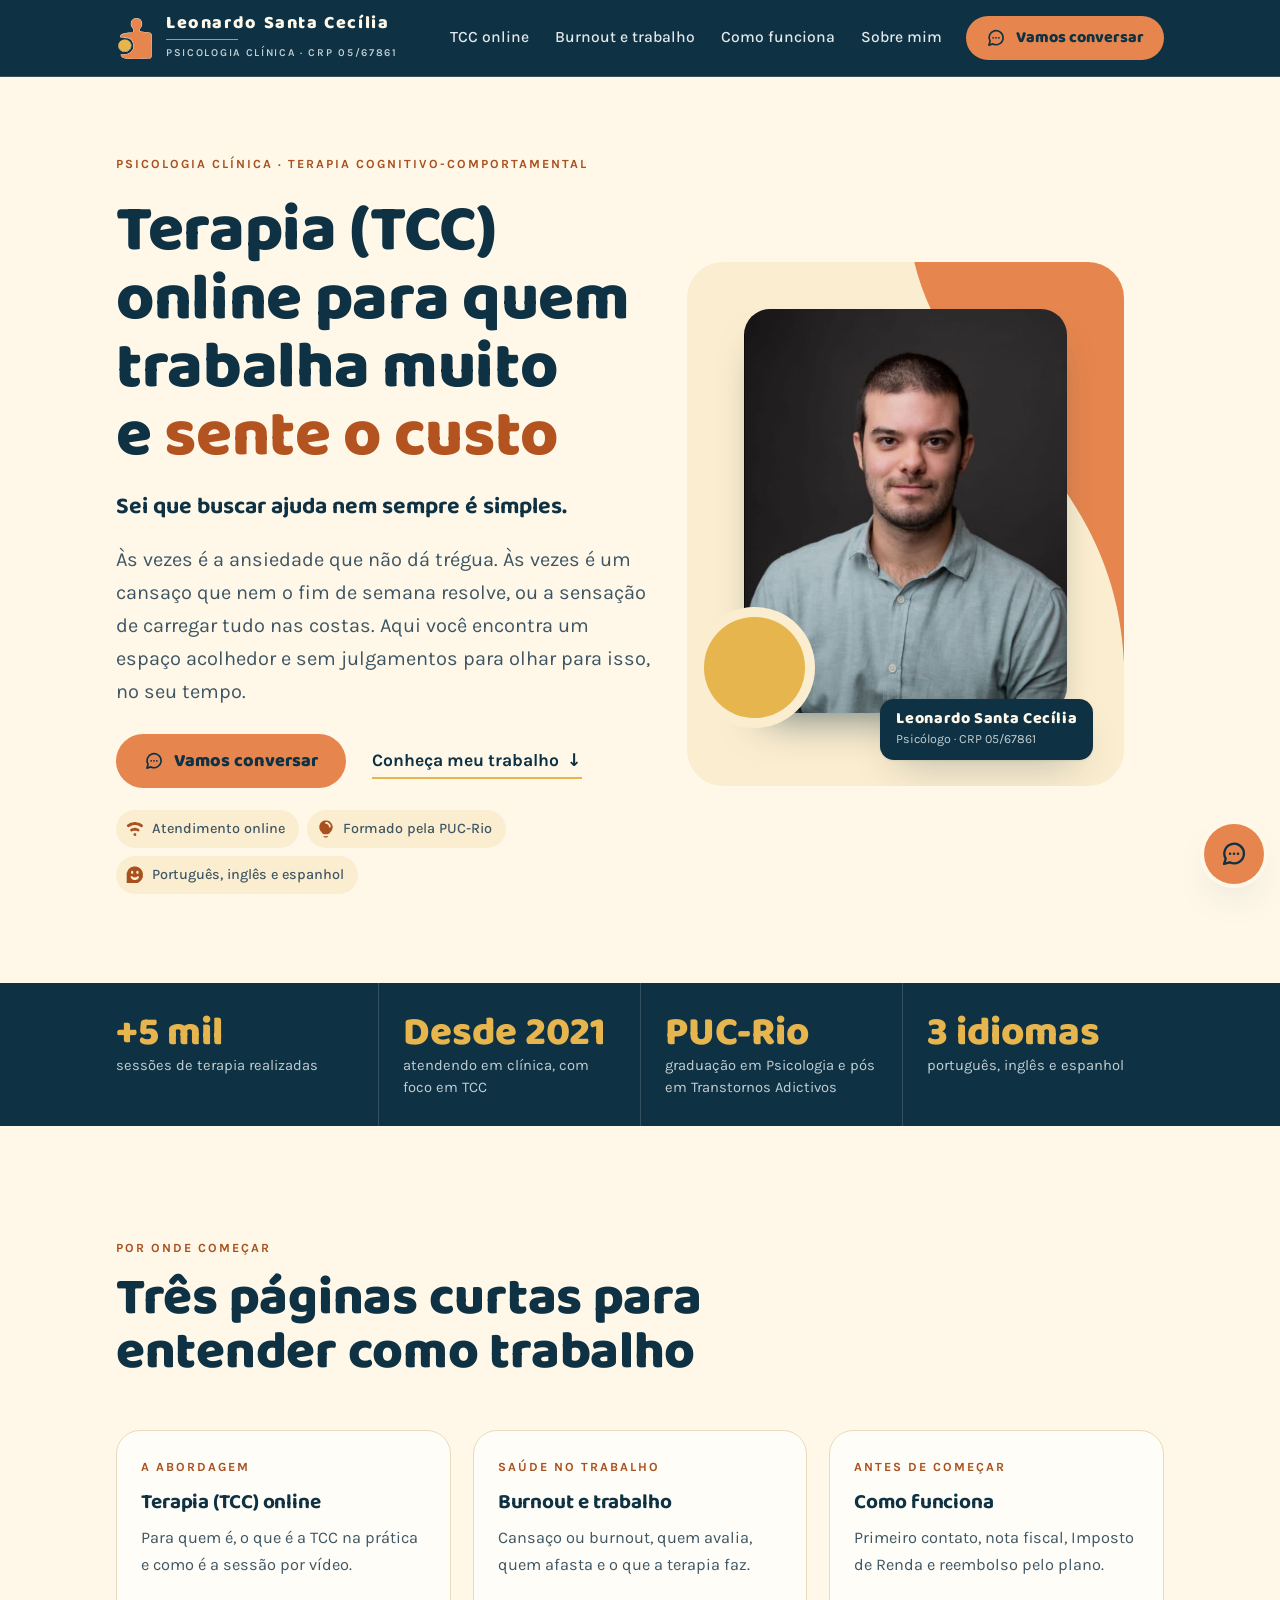
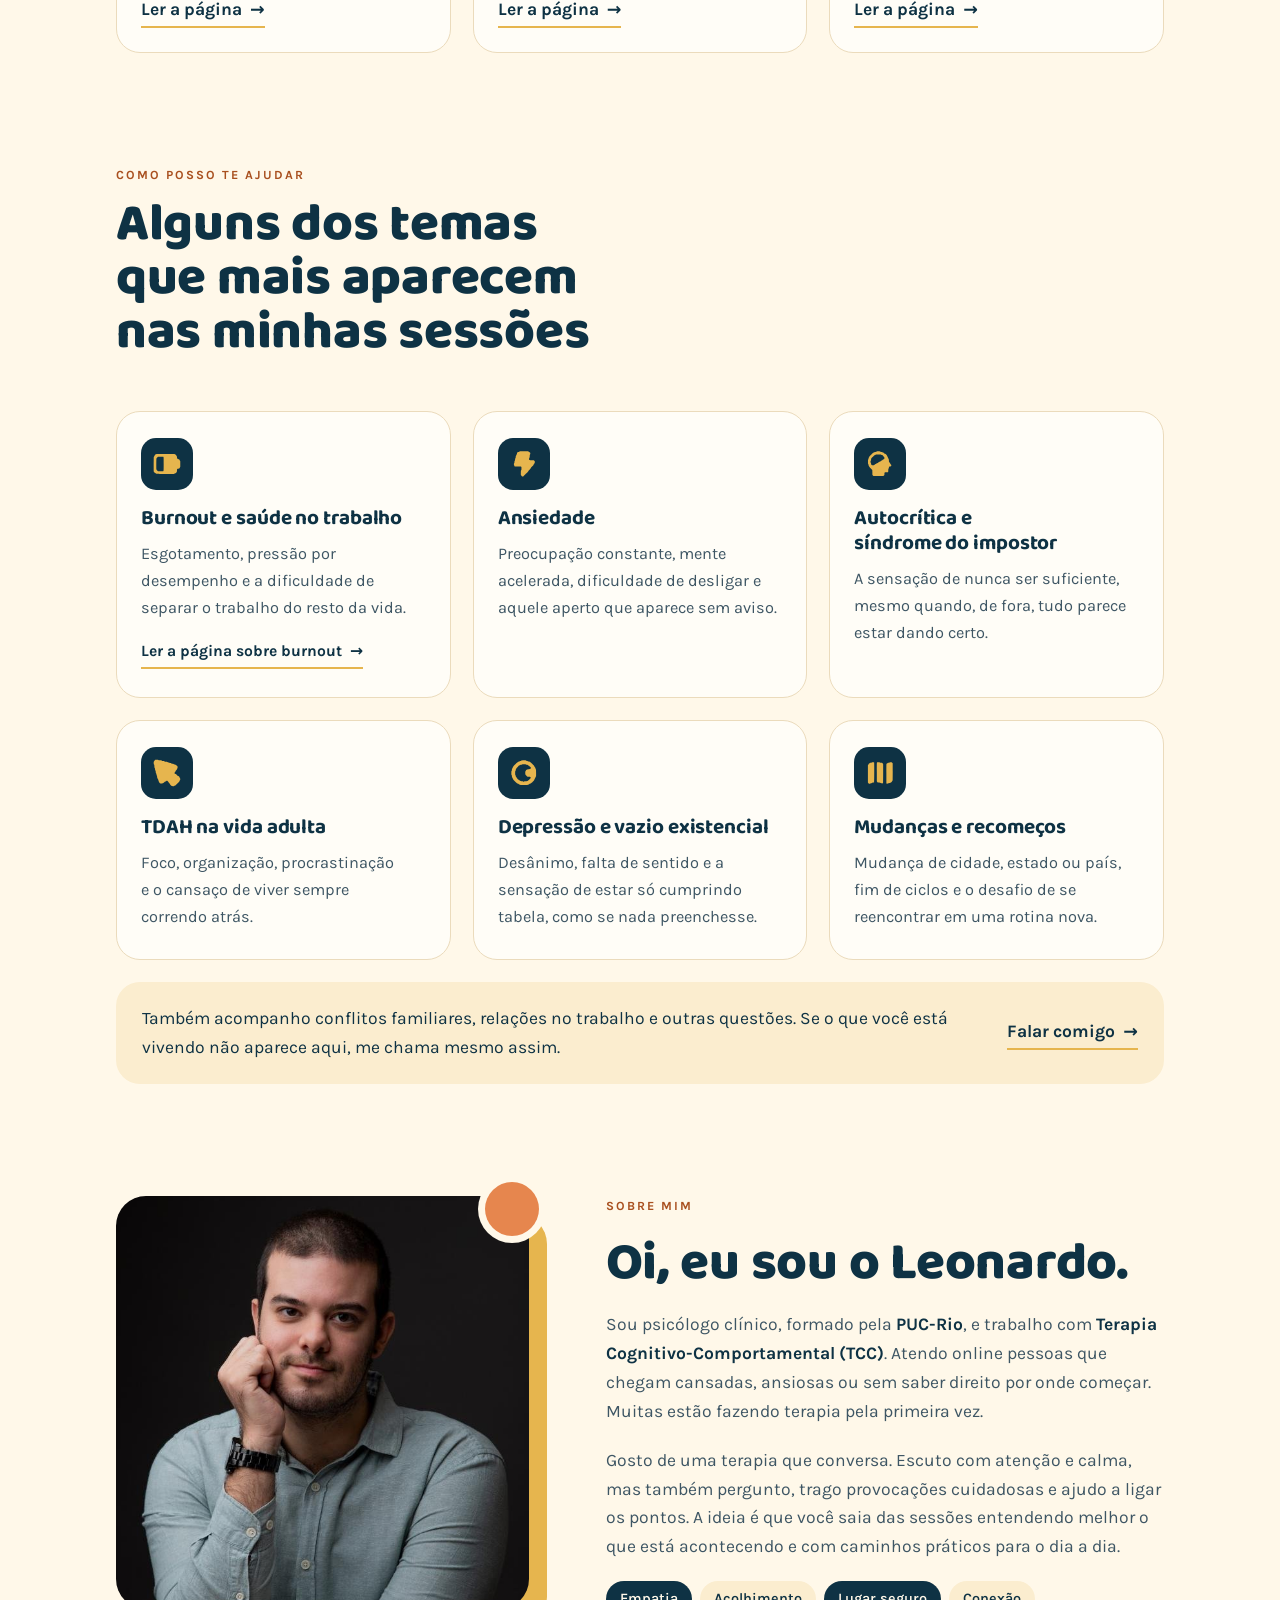
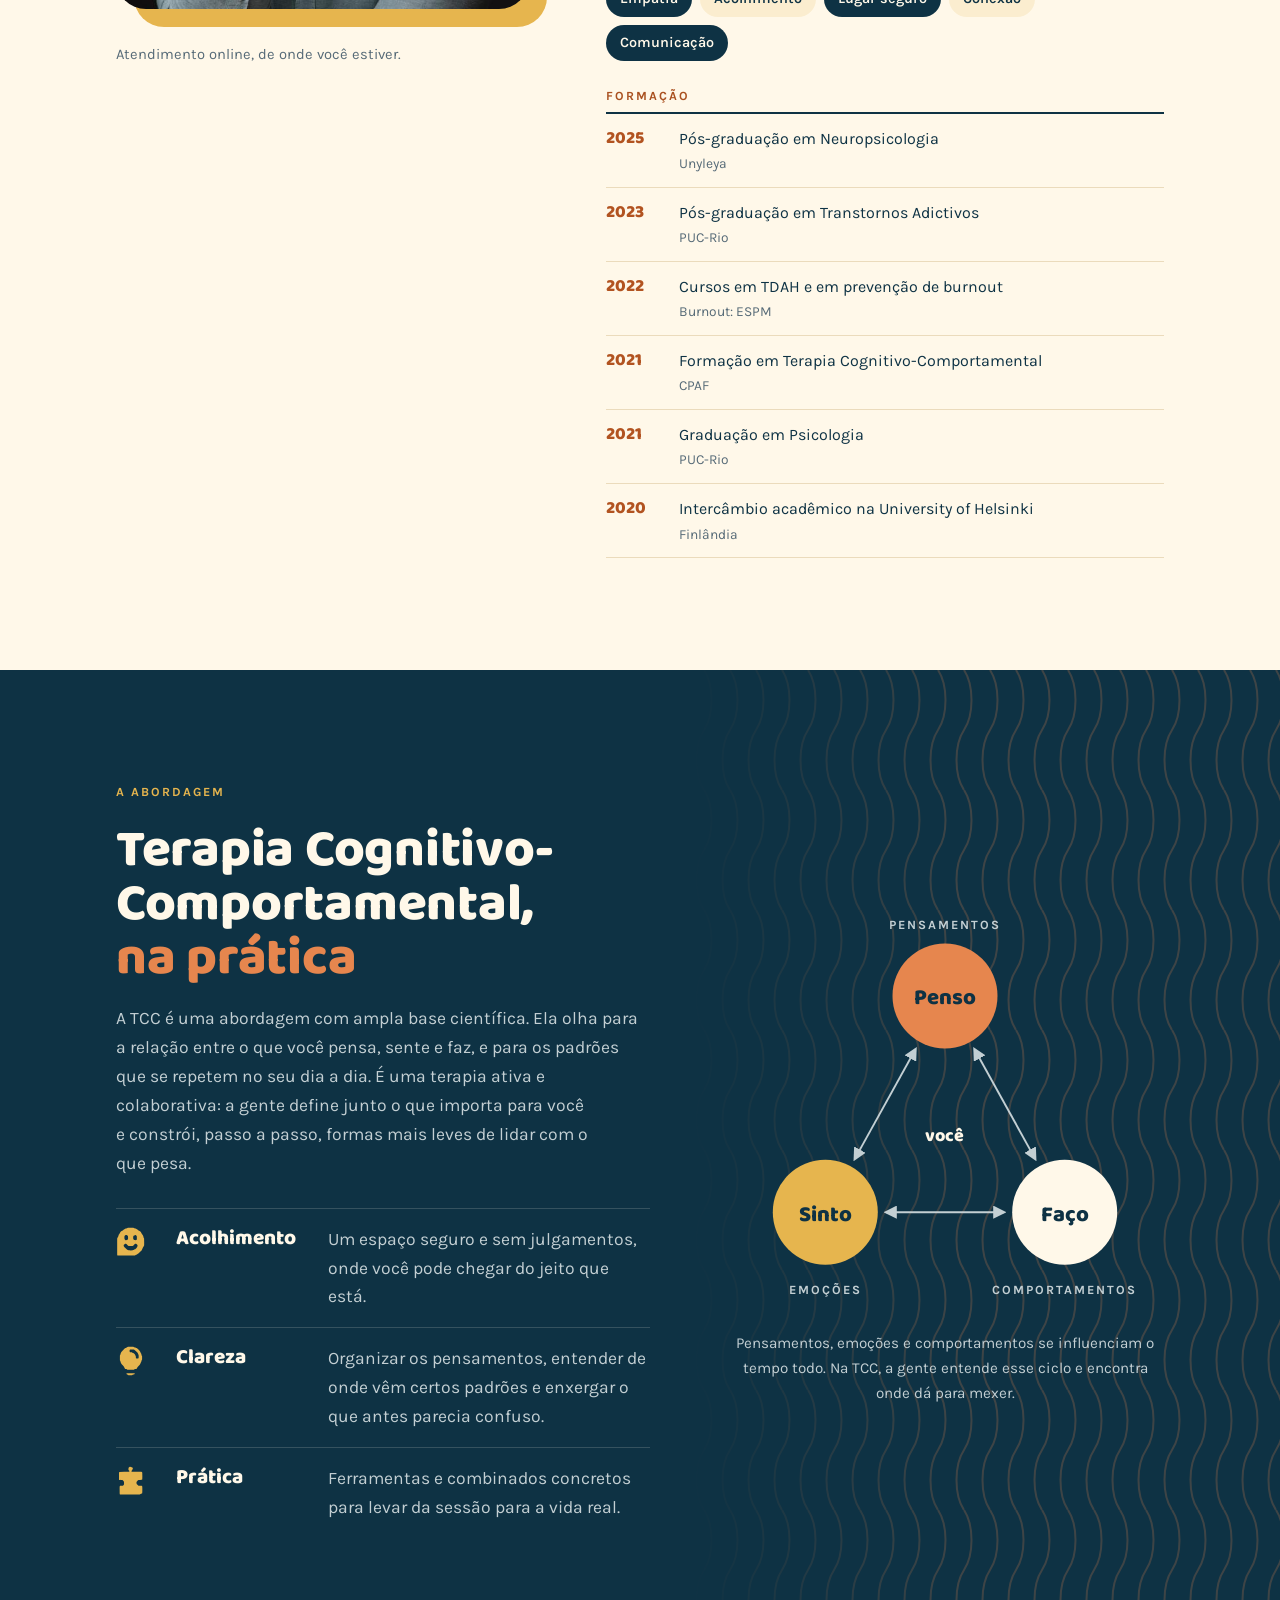
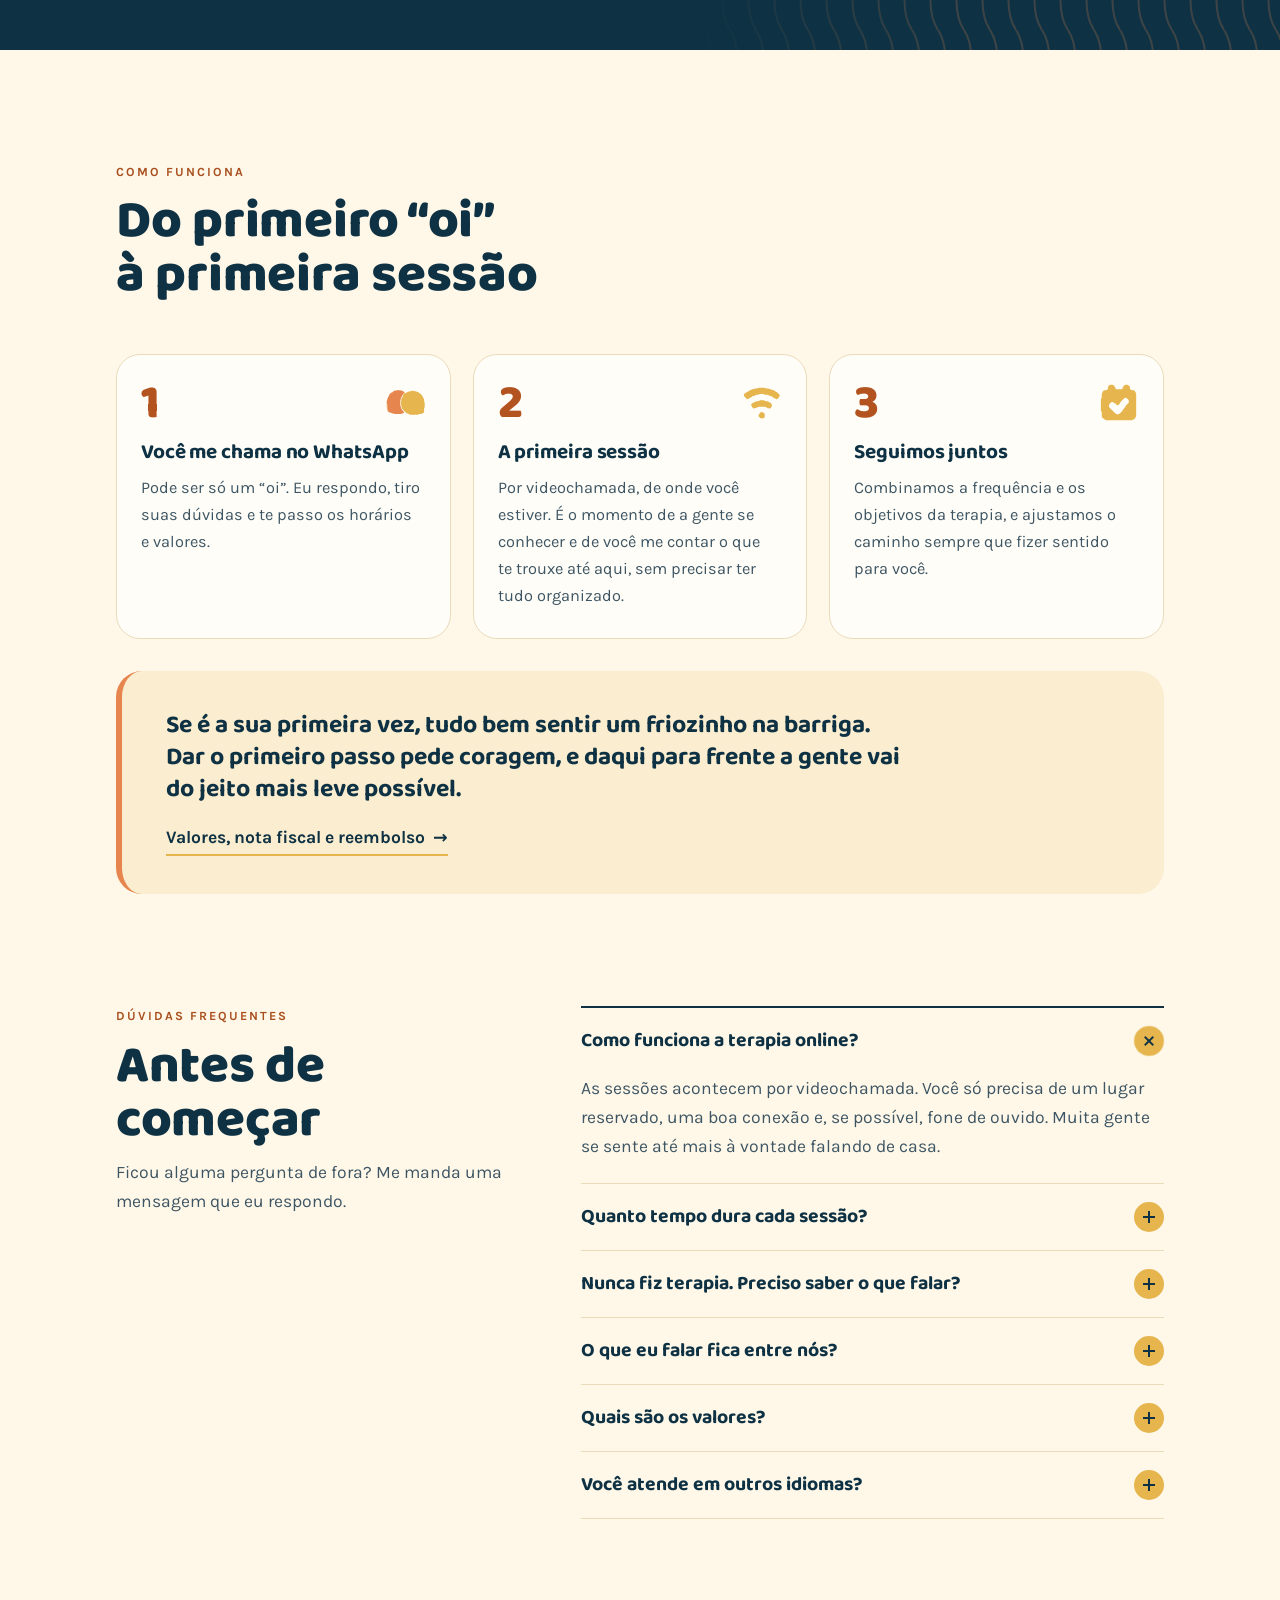
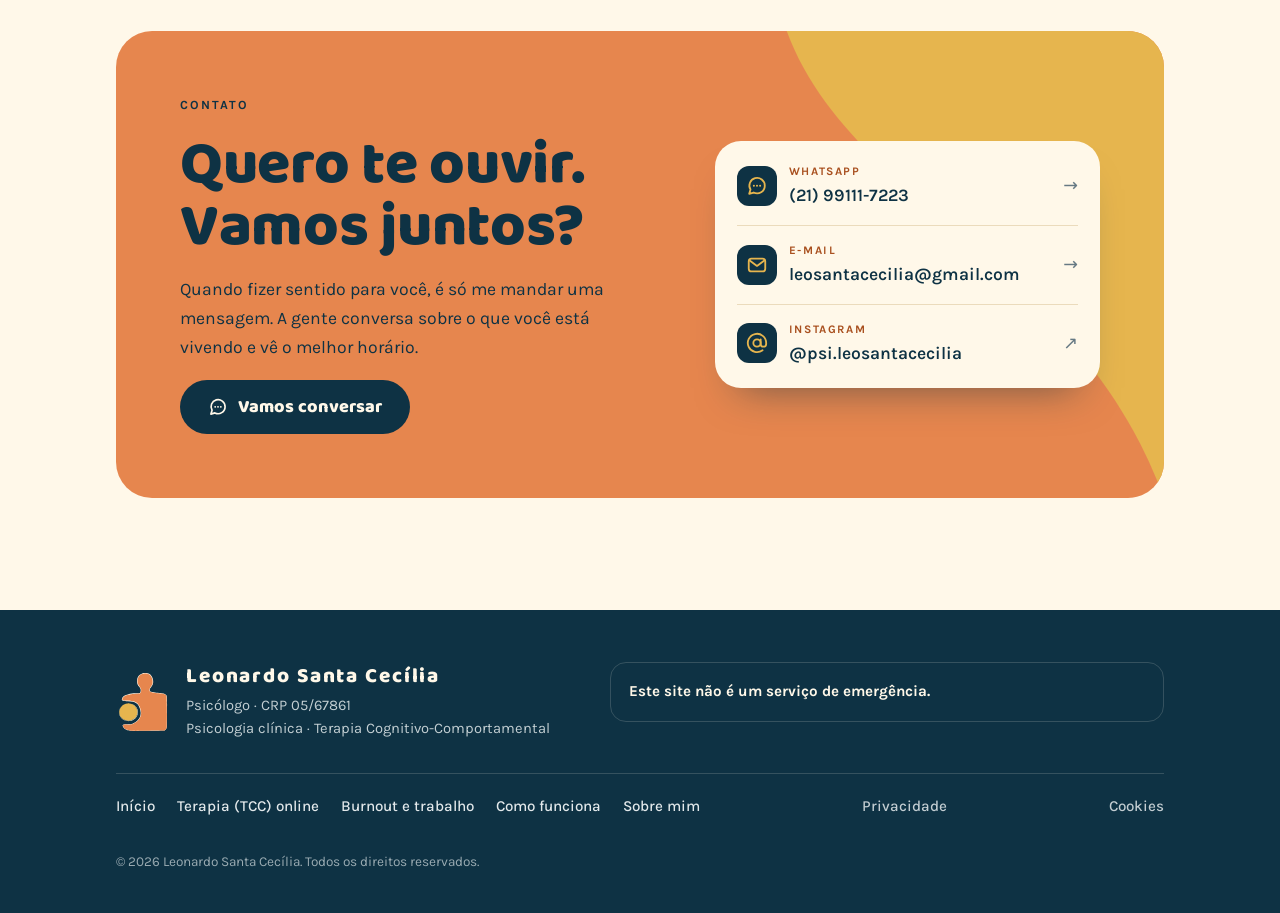
==== index.html @ 6d8a80ca "LGPD: política de privacidade e aviso de cookies com Consent Mode v2 Cria /privacidade/ (dados de na" ====
<!doctype html>
<html lang="pt-BR">
<head>
<meta charset="utf-8">
<meta name="viewport" content="width=device-width, initial-scale=1, viewport-fit=cover">
<title>Leonardo Santa Cecília · Psicólogo online (TCC) · Ansiedade e burnout</title>
<meta name="description" content="Terapia (TCC) online para quem trabalha muito e sente o custo: ansiedade, esgotamento, burnout e autocobrança. Psicólogo formado pela PUC-Rio, CRP 05/67861.">
<link rel="canonical" href="https://psicologoleonardosc.com/">
<!-- Search Console: se escolher a verificação por meta tag, cole a tag <meta name="google-site-verification" ...> na linha abaixo. -->

<meta name="theme-color" content="#0E3244">
<link rel="icon" href="favicon.svg" type="image/svg+xml">
<link rel="icon" href="favicon-32.png" sizes="32x32" type="image/png">
<link rel="apple-touch-icon" href="apple-touch-icon.png">

<meta property="og:type" content="website">
<meta property="og:locale" content="pt_BR">
<meta property="og:site_name" content="Leonardo Santa Cecília · Psicólogo">
<meta property="og:title" content="Leonardo Santa Cecília · Psicólogo online (TCC)">
<meta property="og:description" content="Terapia (TCC) online para quem trabalha muito e sente o custo. Sei que buscar ajuda nem sempre é simples. Vamos conversar?">
<meta property="og:url" content="https://psicologoleonardosc.com/">
<meta property="og:image" content="https://psicologoleonardosc.com/og-image.jpg">
<meta property="og:image:width" content="1200">
<meta property="og:image:height" content="630">
<meta name="twitter:card" content="summary_large_image">

<script type="application/ld+json">
{
  "@context": "https://schema.org",
  "@graph": [
    {
      "@type": "ProfessionalService",
      "@id": "https://psicologoleonardosc.com/#servico",
      "name": "Leonardo Santa Cecília · Psicólogo",
      "description": "Psicoterapia online em Terapia Cognitivo-Comportamental (TCC) para ansiedade, esgotamento e burnout. CRP 05/67861.",
      "url": "https://psicologoleonardosc.com/",
      "image": "https://psicologoleonardosc.com/leonardo-retrato-880.jpg",
      "telephone": "+55 21 99111-7223",
      "email": "leosantacecilia@gmail.com",
      "areaServed": "BR",
      "availableLanguage": [
        "pt-BR",
        "en",
        "es"
      ],
      "sameAs": [
        "https://www.instagram.com/psi.leosantacecilia/"
      ],
      "founder": {
        "@id": "https://psicologoleonardosc.com/#leonardo"
      }
    },
    {
      "@type": "Person",
      "@id": "https://psicologoleonardosc.com/#leonardo",
      "name": "Leonardo Santa Cecília",
      "jobTitle": "Psicólogo",
      "identifier": {
        "@type": "PropertyValue",
        "propertyID": "CRP",
        "value": "05/67861"
      },
      "alumniOf": {
        "@type": "CollegeOrUniversity",
        "name": "Pontifícia Universidade Católica do Rio de Janeiro (PUC-Rio)"
      },
      "knowsLanguage": [
        "pt-BR",
        "en",
        "es"
      ],
      "url": "https://psicologoleonardosc.com/",
      "image": "https://psicologoleonardosc.com/leonardo-retrato-880.jpg",
      "sameAs": [
        "https://www.instagram.com/psi.leosantacecilia/"
      ],
      "worksFor": {
        "@id": "https://psicologoleonardosc.com/#servico"
      }
    },
    {
      "@type": "WebSite",
      "@id": "https://psicologoleonardosc.com/#site",
      "url": "https://psicologoleonardosc.com/",
      "name": "Leonardo Santa Cecília · Psicólogo",
      "inLanguage": "pt-BR"
    }
  ]
}
</script>

<link rel="preconnect" href="https://fonts.googleapis.com">
<link rel="preconnect" href="https://fonts.gstatic.com" crossorigin>
<link rel="stylesheet" href="https://fonts.googleapis.com/css2?family=Baloo+Thambi+2:wght@700;800&family=Karla:wght@400..700&display=swap">

<link rel="stylesheet" href="estilo.css">
<script src="consent.js" defer></script>
</head>
<body data-page="home" data-root="">
<svg width="0" height="0" style="position:absolute" aria-hidden="true" focusable="false">
  <defs>
    <symbol id="simbolo" viewBox="0 0 429 509"><path style="fill:var(--sym-base,transparent)" d="M137.3 490.6C137.1 490.4 134.3 490.1 131.1 489.9C121.7 489.3 115.0 488.5 107.6 487.0C106.2 486.7 103.9 486.3 102.6 486.0C101.3 485.8 99.2 485.3 98.0 485.0C96.8 484.7 95.0 484.3 94.0 484.0C92.4 483.7 88.9 482.5 83.1 480.3C68.3 474.8 51.9 458.9 48.6 447.0C48.2 445.8 47.7 444.1 47.5 443.2C46.4 439.7 46.7 438.9 51.0 434.6C56.6 429.0 58.9 427.9 67.1 427.2C68.7 427.0 70.2 426.6 70.5 426.3C70.8 425.8 71.0 422.4 70.9 416.5L70.8 407.3 L64.3 404.0C60.8 402.2 55.9 399.3 53.4 397.5C48.7 394.2 42.0 387.9 39.0 384.0C38.0 382.8 36.3 380.8 35.1 379.6C32.3 376.8 27.7 369.8 25.7 365.2C22.7 358.5 22.4 357.7 21.9 355.8C21.7 354.6 21.2 352.9 20.9 351.8C19.6 346.4 19.3 344.1 19.4 336.5C19.4 324.7 20.1 321.0 24.9 308.7C25.9 306.1 30.4 299.1 34.5 293.8C37.5 289.7 50.8 276.5 53.8 274.5C55.2 273.6 56.9 272.3 57.6 271.6L59.0 270.3 L59.0 260.3C59.0 249.4 58.9 249.0 56.4 249.0C55.7 249.0 54.5 248.8 53.9 248.5C53.3 248.3 52.1 247.9 51.4 247.8C49.3 247.3 42.4 240.1 41.6 237.6C40.4 233.5 40.8 230.6 44.0 222.4C45.3 218.9 47.6 215.9 53.3 210.2C59.2 204.3 63.4 201.3 71.4 197.3C76.5 194.8 89.1 190.1 94.1 188.9C95.2 188.7 96.9 188.3 98.0 188.0C99.1 187.7 101.0 187.3 102.1 187.0C104.7 186.3 108.2 185.6 112.1 185.0C113.7 184.7 116.4 184.3 118.1 184.0C129.0 182.2 143.3 181.0 166.0 180.0C181.0 179.4 184.6 179.0 186.3 177.7L187.8 176.6 L187.9 161.9L188.0 147.1 L185.5 143.0C183.0 138.9 179.0 133.4 177.5 132.0C175.3 129.9 170.1 122.1 167.5 117.1C166.2 114.4 163.5 106.6 162.9 103.2C162.2 100.0 162.2 79.3 162.9 74.8C163.2 72.8 163.7 70.3 164.0 69.1C164.3 68.0 164.7 66.2 164.9 65.1C165.3 63.4 166.1 61.2 167.7 57.2C169.4 53.0 172.1 49.5 178.7 42.8C191.2 30.2 201.4 24.0 215.0 20.5C216.2 20.2 218.0 19.7 219.0 19.4C221.0 18.9 236.6 19.2 245.2 19.9C253.2 20.6 255.5 21.3 262.5 24.7C265.1 26.1 268.6 28.2 270.2 29.4C274.9 33.0 281.9 40.3 285.6 45.5C288.9 50.1 293.6 58.7 295.2 62.8C295.6 63.9 296.3 65.8 296.8 67.0C298.5 71.5 299.5 76.9 300.1 84.8C301.0 97.1 300.5 103.9 298.1 111.2C297.3 113.7 292.0 124.0 290.0 127.0C289.0 128.5 287.8 130.5 287.3 131.3C286.9 132.2 284.8 135.2 282.8 138.0L279.0 143.0 L279.1 155.1L279.2 167.2 L280.8 168.0C281.6 168.4 283.1 168.9 284.1 169.1C285.9 169.5 287.5 169.9 292.1 171.0C293.3 171.3 295.5 171.8 297.0 172.0C298.5 172.3 301.0 172.7 302.5 173.0C310.7 174.6 319.4 175.7 335.0 177.0C358.5 179.0 367.4 180.1 374.8 181.9C375.9 182.2 377.6 182.7 378.8 182.9C379.9 183.2 381.6 183.7 382.8 184.1C383.9 184.6 385.9 185.4 387.4 185.9C390.1 186.9 396.5 191.3 399.6 194.2C401.7 196.1 405.5 201.1 406.8 203.5C408.6 207.0 409.5 214.7 410.1 231.8C411.1 262.7 410.3 452.5 409.2 456.8C407.1 464.3 405.7 467.3 401.5 472.9C397.9 477.8 395.4 480.4 391.1 483.7C385.3 488.1 392.7 487.7 311.5 488.1C237.9 488.5 199.3 489.0 181.0 490.0C167.6 490.7 137.8 491.1 137.3 490.6Z"/><path style="fill:var(--sym-line,transparent)" d="M142.3 485.7C142.1 485.5 140.5 485.2 138.8 485.2C134.2 485.1 120.3 484.0 119.8 483.6C119.5 483.4 117.5 483.2 115.3 483.1C112.9 483.1 110.2 482.6 108.5 482.0C107.0 481.5 104.7 481.0 103.5 481.0C102.2 481.0 100.1 480.5 98.6 480.0C97.2 479.4 95.3 479.0 94.5 479.0C93.6 479.0 92.2 478.6 91.4 478.2C90.5 477.7 88.3 476.8 86.5 476.2C80.8 474.3 78.1 473.1 76.6 472.1C75.8 471.5 74.9 471.0 74.6 471.0C74.1 471.0 72.6 470.0 67.9 466.6C62.2 462.5 55.0 452.9 53.9 447.9C53.7 446.8 53.3 445.0 53.0 443.9C51.6 438.3 51.6 438.3 56.7 434.9C58.8 433.6 60.3 433.0 61.7 432.9C62.8 432.9 64.4 432.7 65.2 432.6C66.1 432.5 77.3 432.2 90.2 432.0C110.4 431.7 114.5 431.5 118.8 430.7C121.5 430.1 124.3 429.4 124.9 429.1C125.5 428.7 127.3 428.0 128.9 427.5C130.6 427.0 133.0 426.0 134.4 425.3C135.8 424.6 137.2 424.0 137.5 424.0C137.7 424.0 139.1 423.3 140.5 422.5C141.9 421.7 144.1 420.3 145.5 419.5C146.9 418.7 148.3 418.0 148.7 418.0C149.0 418.0 150.3 417.2 151.5 416.2C152.7 415.2 154.8 413.8 156.0 413.1C161.1 410.1 170.9 401.3 176.8 394.2C183.3 386.4 192.0 370.8 192.0 366.9C192.0 366.4 192.4 365.1 192.9 364.1C193.4 363.1 194.1 359.9 194.5 357.0C194.8 354.1 195.2 351.1 195.3 350.2C196.0 346.6 196.1 340.4 195.5 335.8C194.9 330.3 193.3 320.8 192.5 317.9C192.2 316.8 191.8 315.0 191.5 313.9C190.2 308.9 187.7 301.7 186.9 300.4C186.4 299.7 186.0 298.6 186.0 297.9C186.0 297.3 185.5 296.2 185.0 295.5C184.5 294.8 184.0 294.0 184.0 293.6C184.0 293.0 181.8 288.5 179.7 284.8C179.2 283.9 178.7 283.0 178.5 282.7C177.8 281.2 172.8 274.0 171.4 272.3C166.9 267.0 159.5 261.3 155.0 259.6C154.0 259.2 151.8 258.3 150.1 257.5C148.4 256.7 146.3 256.0 145.5 256.0C144.6 256.0 143.2 255.6 142.4 255.1C141.5 254.7 139.5 254.1 138.0 253.9C136.5 253.7 134.0 253.3 132.5 253.0C123.5 251.2 110.5 249.5 94.0 248.0C76.6 246.3 66.3 245.2 57.0 243.8C54.2 243.4 51.6 243.0 51.2 243.0C50.1 243.0 47.2 239.5 46.8 237.6C45.7 232.3 46.1 229.4 49.3 222.2C51.0 218.4 51.2 217.9 52.7 216.3C53.6 215.4 54.7 214.1 55.3 213.4C56.7 211.8 59.7 209.4 62.8 207.2C65.6 205.3 73.7 201.0 74.6 201.0C75.0 201.0 75.8 200.5 76.5 200.0C77.2 199.5 78.3 199.0 78.9 199.0C79.5 199.0 80.9 198.6 82.0 198.0C83.1 197.5 84.4 197.0 84.9 197.0C85.9 197.0 89.6 195.7 91.2 194.9C91.8 194.6 93.3 194.1 94.5 193.9C95.7 193.7 97.7 193.3 98.8 193.0C113.4 189.3 135.2 186.3 153.2 185.7C177.1 184.9 184.7 184.3 186.6 182.9C187.3 182.4 188.1 182.0 188.4 182.0C188.7 182.0 189.7 181.3 190.6 180.3C192.3 178.7 192.4 178.4 195.5 168.2C196.3 165.6 196.1 155.2 195.2 153.4C194.8 152.6 194.0 150.7 193.6 149.3C192.7 146.7 186.6 136.0 186.0 136.0C185.8 136.0 184.7 134.7 183.5 133.0C182.3 131.4 181.2 130.0 181.0 130.0C180.6 130.0 177.8 126.1 175.6 122.5C171.3 115.4 169.7 111.3 167.8 101.2C166.3 93.9 167.1 76.5 169.3 68.5C172.3 57.8 174.3 53.0 177.8 49.1C181.2 45.1 188.3 38.5 189.0 38.5C189.3 38.5 190.7 37.5 192.1 36.4C195.5 33.6 201.2 30.2 204.6 28.9C206.0 28.4 208.2 27.5 209.2 27.1C210.3 26.7 212.3 26.2 213.5 25.9C214.7 25.7 217.3 25.2 219.2 24.8C221.9 24.1 224.5 24.0 230.7 24.2C240.3 24.5 249.0 25.2 251.8 25.9C256.3 27.0 260.6 28.7 263.2 30.3C264.8 31.2 266.5 32.1 267.0 32.3C267.6 32.4 268.0 32.8 268.0 33.0C268.0 33.3 268.9 33.9 269.9 34.5C272.8 35.9 276.4 39.8 280.5 45.7C284.4 51.3 288.0 57.3 288.0 58.4C288.0 58.7 288.4 59.6 288.9 60.4C289.4 61.1 290.0 62.4 290.3 63.2C290.7 64.1 291.3 65.8 291.8 67.0C293.4 71.3 294.4 76.6 295.1 85.0C296.0 96.6 295.5 103.9 293.1 111.2C292.2 114.1 287.9 122.2 285.0 126.5C283.4 128.8 281.6 131.7 281.0 132.9C280.4 134.1 277.9 137.8 275.5 141.0C273.0 144.3 271.0 147.2 271.0 147.5C271.0 147.8 270.6 148.7 270.0 149.4C269.0 150.9 268.0 155.5 268.0 158.7C268.0 159.8 268.7 162.7 269.5 165.0C270.3 167.3 271.0 169.3 271.0 169.4C271.0 169.4 272.1 170.0 273.4 170.7C276.0 172.0 277.5 172.4 285.9 174.5C286.9 174.7 289.0 175.3 290.5 175.8C292.0 176.2 295.8 177.0 299.0 177.5C302.2 178.0 305.9 178.7 307.2 179.0C312.0 180.0 320.1 180.8 345.1 183.0C350.4 183.4 355.3 183.9 364.0 185.0C366.1 185.2 368.8 185.7 370.0 186.0C371.2 186.3 373.3 186.7 374.5 187.0C377.9 187.6 387.7 191.0 390.3 192.4C393.3 194.1 397.7 197.7 399.2 199.6C402.1 203.5 402.6 204.9 403.8 213.0C404.8 219.4 405.0 222.9 405.0 232.9C405.0 240.6 405.2 245.4 405.5 246.1C405.9 246.8 405.9 247.4 405.3 248.3C404.2 250.0 404.1 264.3 405.3 265.9C405.9 266.8 406.0 269.0 405.8 281.6C405.6 289.7 405.5 298.4 405.5 301.1C405.5 309.9 405.5 338.6 405.5 356.9C405.5 360.7 405.4 384.0 405.2 408.8C405.0 449.5 404.9 453.8 404.2 454.3C403.7 454.7 403.5 455.4 403.7 456.1C403.8 456.7 403.6 457.7 403.2 458.2C402.8 458.8 402.5 459.7 402.5 460.3C402.5 460.9 401.8 462.6 401.0 464.0C400.2 465.5 399.5 467.1 399.5 467.5C399.5 468.0 398.8 469.0 398.0 469.8C397.2 470.5 396.5 471.5 396.5 471.9C396.5 472.9 391.7 478.2 389.5 479.7C388.4 480.4 386.6 481.2 385.4 481.5C384.1 481.8 365.6 482.1 336.8 482.2C311.2 482.4 278.7 482.7 264.5 483.0C234.0 483.6 231.5 483.6 208.2 483.4C194.3 483.3 189.7 483.4 188.0 484.0C186.8 484.3 182.4 484.8 178.2 485.1C169.9 485.5 170.0 485.5 162.2 485.5C159.2 485.5 153.6 485.6 149.8 485.8C145.9 486.0 142.6 485.9 142.3 485.7ZM95.5 406.5C94.3 406.3 90.9 405.8 88.0 405.5C85.1 405.2 82.1 404.7 81.2 404.5C80.4 404.2 79.1 404.0 78.5 404.0C77.4 404.0 73.9 402.9 66.8 400.2C63.7 399.0 62.2 398.1 55.2 393.5C48.1 388.7 46.4 387.3 44.1 384.0C43.2 382.8 41.2 380.5 39.8 378.9C38.3 377.4 36.7 375.4 36.2 374.4C35.7 373.5 34.7 372.0 34.0 371.1C33.2 370.3 32.3 368.8 32.1 367.9C31.8 367.0 31.1 365.4 30.3 364.3C29.6 363.2 29.0 362.0 29.0 361.7C29.0 361.3 28.6 360.2 28.2 359.4C27.7 358.5 27.1 356.7 26.9 355.5C26.7 354.3 26.3 352.2 26.0 351.0C24.8 346.3 24.4 342.6 24.4 337.0C24.4 331.0 24.8 324.8 25.3 323.5C25.5 323.1 25.8 322.0 26.0 321.0C26.5 318.7 29.4 310.7 30.3 308.9C30.7 308.2 31.0 307.1 31.0 306.6C31.0 306.1 31.6 305.1 32.2 304.5C34.0 302.8 33.9 304.1 32.0 307.8C30.3 310.9 28.7 315.4 27.9 319.0C27.7 320.2 27.2 322.4 26.9 323.8C26.2 327.0 26.2 339.8 26.9 343.9C27.2 345.6 27.7 348.3 27.9 349.9C28.3 352.4 28.9 354.5 31.7 361.9C32.8 364.9 35.2 369.5 36.9 372.1C38.6 374.5 46.5 382.4 50.0 385.0C51.2 386.0 52.6 387.0 52.9 387.4C54.4 388.8 60.9 392.9 64.4 394.7C68.0 396.5 75.3 399.2 79.2 400.1C80.3 400.3 82.2 400.8 83.2 401.1C88.0 402.3 91.8 402.6 100.0 402.6C108.1 402.7 110.3 402.4 115.9 401.0C117.0 400.7 118.8 400.3 119.9 400.1C124.2 399.1 136.7 392.8 142.5 388.6C150.6 382.8 158.0 374.3 162.7 365.4C164.4 362.3 167.1 354.9 168.1 350.8C170.3 341.7 170.2 327.7 168.1 319.2C167.8 318.1 167.3 316.4 167.1 315.2C166.8 314.1 166.3 312.5 165.9 311.5C165.5 310.5 164.6 308.5 163.9 307.0C163.3 305.5 160.8 301.3 158.4 297.8C151.5 287.3 143.6 280.3 132.1 274.6C128.8 272.9 125.3 271.1 124.4 270.5L122.8 269.4 L125.0 269.8C126.2 270.0 128.1 270.5 129.1 271.1C130.1 271.6 131.2 272.0 131.5 272.0C131.8 272.0 132.7 272.5 133.4 273.0C134.2 273.6 135.7 274.3 136.7 274.7C138.6 275.4 146.0 280.4 146.0 281.1C146.0 281.2 147.1 282.1 148.5 283.0C149.9 283.9 151.7 285.5 152.4 286.6C153.1 287.6 154.4 289.0 155.3 289.5C156.3 290.1 157.7 291.6 158.6 292.9C159.5 294.2 160.8 295.8 161.5 296.5C162.2 297.3 163.1 298.5 163.4 299.3C163.8 300.1 164.4 301.3 164.8 302.0C167.1 306.0 170.0 312.1 170.0 312.9C170.0 313.4 170.4 314.8 170.8 316.0C171.7 318.4 172.2 320.3 173.2 325.8C174.8 333.8 173.8 346.8 170.8 355.0C170.4 356.2 170.0 357.7 170.0 358.2C170.0 358.7 169.6 359.7 169.1 360.4C168.6 361.2 168.0 362.3 167.8 363.0C167.7 363.7 166.7 365.6 165.8 367.2C164.8 368.8 164.0 370.3 164.0 370.6C164.0 371.7 158.1 379.3 154.4 383.0C148.6 388.8 147.2 389.9 138.8 395.2C131.7 399.7 130.3 400.4 126.1 401.8C123.7 402.5 121.1 403.5 120.2 403.9C118.6 404.7 116.6 405.1 108.5 406.2C102.7 407.0 98.9 407.1 95.5 406.5ZM111.8 267.2C111.7 267.0 110.3 266.9 108.9 266.9C107.2 267.0 105.9 266.7 105.2 266.3C104.3 265.6 104.5 265.6 107.0 265.7C111.0 266.0 116.2 267.5 113.2 267.5C112.6 267.5 112.0 267.4 111.8 267.2ZM403.9 253.4C403.8 251.1 403.7 253.1 403.7 257.8C403.7 262.4 403.8 264.3 403.9 261.9C404.0 259.4 404.0 255.6 403.9 253.4Z"/><path fill="#E6864E" d="M135.2 483.8C133.9 483.6 130.2 483.2 127.0 483.0C121.5 482.6 117.8 482.1 111.2 481.0C106.1 480.2 102.8 479.6 100.8 479.0C99.7 478.7 98.0 478.3 97.0 478.0C94.4 477.5 86.4 474.7 83.4 473.3C81.9 472.6 79.7 471.7 78.5 471.2C72.6 468.8 64.0 461.7 61.4 457.3C56.7 449.1 53.6 441.1 54.4 439.2C55.1 437.8 59.4 435.7 63.3 434.9C65.2 434.5 70.4 434.3 78.1 434.4C107.7 434.7 109.3 434.6 118.8 433.1C130.5 431.1 142.2 426.0 157.1 416.0C159.4 414.4 161.7 412.8 162.1 412.4C162.4 412.0 163.9 410.9 165.3 409.8C171.7 404.6 182.4 392.9 187.4 385.5C189.5 382.3 194.4 372.4 195.6 368.8C197.2 364.0 197.5 362.6 199.1 352.2C200.1 345.7 199.6 333.2 198.0 325.5C197.7 324.0 197.3 321.7 197.0 320.5C196.8 319.3 196.3 317.4 196.1 316.2C195.8 315.1 195.3 313.4 195.1 312.2C194.2 308.4 189.6 295.1 187.7 291.2C180.4 275.4 174.5 267.4 165.8 261.5C162.2 259.1 152.7 254.1 149.0 252.8C147.9 252.3 146.0 251.6 144.9 251.2C143.7 250.7 141.8 250.2 140.8 249.9C139.7 249.7 138.0 249.2 137.0 249.0C130.9 247.4 129.5 247.1 121.2 246.0C114.4 245.0 104.4 244.1 86.0 243.0C75.4 242.4 63.4 241.1 57.8 240.1C51.2 238.9 48.9 236.0 50.5 230.8C50.7 229.9 51.3 228.0 51.8 226.4C53.1 221.7 59.0 214.5 64.5 210.7C68.7 207.8 78.7 203.2 85.2 201.1C97.4 197.3 98.5 197.0 103.6 196.0C106.3 195.4 109.7 194.8 113.6 194.0C118.2 193.1 128.4 191.7 136.8 191.0C142.0 190.5 149.7 190.0 170.4 189.0C187.1 188.2 189.9 187.4 194.8 181.4C196.3 179.7 197.2 177.3 198.6 171.8C198.8 170.7 199.3 169.1 199.5 168.2C200.1 166.2 200.1 155.8 199.5 153.8C199.3 152.9 198.8 151.2 198.4 150.0C196.9 144.5 193.1 138.4 185.1 128.8C179.2 121.6 173.5 110.1 171.9 102.2C171.2 99.0 171.2 81.2 171.9 76.8C172.2 74.8 172.7 71.9 172.9 70.2C173.9 63.8 176.7 57.6 181.5 51.0C185.1 46.2 184.9 46.4 188.0 44.0C189.2 43.0 190.6 42.0 190.9 41.6C192.6 40.1 199.1 36.0 203.5 33.8C214.7 28.1 225.9 26.2 237.5 28.0C239.6 28.3 243.4 28.7 246.0 28.9C253.6 29.6 259.5 32.0 267.2 37.7C272.1 41.3 275.5 45.3 280.0 52.8C283.8 59.1 284.2 60.0 287.4 68.8C290.1 76.2 290.6 80.4 290.6 92.5C290.6 103.3 290.2 107.3 288.8 111.0C288.3 112.2 287.6 114.1 287.2 115.2C285.9 118.6 277.1 132.8 271.6 140.2C266.8 146.8 265.0 151.6 265.0 158.0C265.0 162.8 265.9 166.5 267.7 169.3C268.8 170.9 271.8 173.0 274.5 174.2C275.8 174.7 277.5 175.4 278.5 175.9C279.5 176.3 281.0 176.8 282.0 177.0C283.0 177.3 284.8 177.7 286.0 178.0C287.2 178.3 289.5 178.8 291.1 179.0C297.0 180.0 299.8 180.5 302.5 181.0C310.7 182.6 317.2 183.4 327.0 184.0C347.7 185.3 354.8 185.9 361.2 187.0C362.9 187.3 365.5 187.7 367.0 188.0C368.5 188.2 370.6 188.7 371.8 188.9C373.8 189.5 376.6 190.2 379.9 191.0C384.7 192.1 388.5 193.9 392.9 197.1C396.9 200.0 398.8 202.9 400.1 208.2C402.2 217.1 402.5 222.3 402.9 259.2C403.1 277.4 403.4 292.5 403.7 292.9C404.0 293.4 404.4 327.7 404.5 356.8C404.5 385.0 403.6 454.6 403.1 456.5C401.2 464.7 395.6 474.3 390.7 478.0C385.2 482.1 389.7 481.7 337.2 482.1C311.4 482.3 278.7 482.7 264.5 483.0C232.2 483.6 229.9 483.6 209.2 483.2C197.2 483.0 191.7 483.1 190.5 483.5C188.4 484.2 139.1 484.5 135.2 483.8Z"/><path fill="#E6B54E" d="M91.0 402.5C90.6 402.2 89.4 402.0 88.3 402.0C87.2 402.0 85.6 401.8 84.8 401.5C83.9 401.3 82.2 400.8 81.0 400.5C75.3 399.0 68.4 396.6 64.8 394.8C61.0 393.0 54.5 388.9 52.9 387.4C52.6 387.0 51.2 386.0 50.0 385.0C48.8 384.0 45.5 381.0 42.7 378.3C37.4 373.0 34.1 368.3 32.1 363.0C31.6 361.5 30.5 358.7 29.7 356.8C29.0 354.8 28.2 351.8 27.9 350.0C27.7 348.2 27.2 345.4 27.0 343.8C26.1 338.8 25.6 329.4 26.1 327.5C26.4 326.5 26.7 325.1 26.8 324.2C27.8 317.9 29.3 313.5 32.9 305.9C34.4 303.0 35.5 300.4 35.5 300.1C35.5 299.9 36.1 299.1 36.7 298.5C37.4 297.9 38.0 297.1 38.0 296.8C38.0 296.5 38.9 295.3 40.0 294.3C41.1 293.2 42.0 292.0 42.0 291.7C42.0 291.1 50.1 283.4 53.5 280.9C56.9 278.3 62.9 274.5 63.6 274.5C64.0 274.5 65.5 273.8 67.0 272.9C70.1 271.1 75.6 269.0 77.5 269.0C78.2 269.0 79.8 268.6 81.0 268.2C83.6 267.2 87.2 266.6 94.0 266.0C96.6 265.8 99.5 265.4 100.3 265.2C101.3 265.0 102.4 265.2 103.3 265.7C104.1 266.1 106.1 266.6 107.8 266.8C109.4 267.0 112.2 267.5 114.0 267.9C115.8 268.3 118.1 268.7 119.0 268.8C121.7 269.2 135.5 275.9 140.4 279.3C147.5 284.2 153.5 290.3 158.4 297.8C160.8 301.3 163.3 305.5 163.9 307.0C164.6 308.5 165.5 310.5 165.9 311.5C166.3 312.5 166.8 314.1 167.1 315.1C167.3 316.2 167.7 318.0 168.0 319.1C169.3 323.9 169.6 327.6 169.6 335.0C169.6 344.8 169.0 348.5 166.1 357.4C162.1 369.3 153.4 380.8 142.5 388.6C136.7 392.8 124.2 399.1 119.9 400.1C118.8 400.3 117.0 400.7 115.9 401.0C114.7 401.3 112.6 401.8 111.2 402.1C107.9 402.8 92.0 403.1 91.0 402.5ZM404.0 257.2C404.0 253.1 404.2 250.5 404.5 250.5C404.8 250.5 405.0 253.1 405.0 257.2C405.0 261.4 404.8 264.0 404.5 264.0C404.2 264.0 404.0 261.4 404.0 257.2Z"/></symbol>
    <symbol id="ic-group31" viewBox="0 0 34 43"><path style="fill:currentColor" d="M13.8 41.9C13.7 41.8 13.2 41.6 12.8 41.4C12.5 41.2 12.0 41.0 11.7 40.9C11.1 40.7 10.5 40.0 10.5 39.6C10.6 39.0 10.8 39.0 16.5 39.0C20.5 39.0 21.9 39.0 22.1 39.2C22.6 39.4 22.6 39.8 22.1 40.3C21.7 40.8 21.1 41.0 20.4 41.0C20.1 41.0 19.6 41.2 19.1 41.5L18.2 41.9 L16.2 42.0C15.1 42.0 14.0 41.9 13.8 41.9ZM11.7 33.9C11.6 33.8 11.2 33.6 10.9 33.4C10.6 33.2 10.1 33.1 9.6 33.0C9.2 32.9 8.7 32.9 8.6 32.8C8.5 32.8 8.2 32.3 8.0 31.9C7.7 31.4 7.4 30.8 7.3 30.6C7.1 30.3 6.9 29.9 6.9 29.6C6.8 29.4 6.1 28.6 5.1 27.6C3.5 26.0 3.0 25.4 3.0 25.0C3.0 24.9 2.8 24.5 2.5 24.1C2.2 23.5 2.1 23.1 2.0 22.5C1.9 21.8 1.8 21.5 1.5 21.0L1.1 20.3 L1.1 17.0L1.1 13.7 L1.5 13.0C1.8 12.5 1.9 12.2 2.0 11.5C2.1 10.9 2.2 10.5 2.5 9.9C2.8 9.5 3.0 9.1 3.0 9.0C3.0 8.6 3.6 7.9 5.9 5.6C7.9 3.6 8.4 3.2 8.9 3.0C9.3 2.9 9.9 2.6 10.2 2.4C10.5 2.2 10.9 2.0 10.9 2.0C11.0 2.0 11.5 1.8 11.9 1.5L12.8 1.1 L16.5 1.1L20.2 1.1 L20.9 1.5C21.4 1.8 21.9 1.9 22.5 2.0C23.1 2.1 23.5 2.2 23.9 2.4C24.2 2.6 24.7 2.9 25.1 3.0C25.6 3.2 26.0 3.6 27.6 5.1C29.4 6.9 30.0 7.6 30.0 8.0C30.0 8.1 30.2 8.6 30.5 9.0C30.8 9.4 31.0 9.9 31.0 10.0C31.0 10.1 31.2 10.5 31.5 10.9C31.8 11.5 31.9 11.9 32.0 12.5C32.1 13.2 32.2 13.5 32.5 14.0L32.9 14.7 L32.9 17.0L32.9 19.3 L32.5 20.0C32.2 20.5 32.1 20.8 32.0 21.5C31.9 22.1 31.8 22.5 31.5 23.1C31.2 23.5 31.0 23.9 31.0 24.0C31.0 24.1 30.8 24.6 30.5 25.0C30.2 25.4 30.0 25.9 30.0 26.0C30.0 26.4 29.4 27.1 28.2 28.3C26.6 29.9 26.2 30.4 26.0 31.0C25.9 31.5 25.0 32.5 24.6 32.8C24.4 32.8 23.9 33.0 23.5 33.0C22.8 33.1 22.5 33.2 22.0 33.5L21.3 33.9 L16.7 34.0C14.1 34.0 11.9 33.9 11.7 33.9ZM27.2 17.9C27.9 17.6 28.0 17.3 28.0 15.0C28.0 13.0 28.0 12.9 27.7 12.4C27.3 11.7 27.1 11.2 26.9 10.6C26.8 10.3 25.8 9.3 24.2 7.7C22.3 5.8 21.6 5.2 21.3 5.1C20.6 5.0 16.3 5.0 15.8 5.1C15.2 5.3 15.0 5.8 15.0 7.0C15.0 8.1 15.2 8.6 15.6 8.8C15.7 8.9 16.4 8.9 17.1 9.0C18.2 9.1 18.4 9.1 19.0 9.5C19.3 9.7 19.8 9.9 20.2 10.1C20.9 10.3 22.6 12.0 22.9 12.6C23.1 13.2 23.3 13.7 23.7 14.4C24.0 14.8 24.0 15.1 24.0 16.0C24.0 17.2 24.2 17.6 24.7 17.8C25.1 18.0 26.7 18.0 27.2 17.9Z"/></symbol>
<symbol id="ic-group32" viewBox="0 0 63 43"><path style="fill:var(--ic-2,#E6864E)" d="M13.7 38.9C13.6 38.8 13.2 38.6 12.9 38.4C12.4 38.1 12.2 38.1 11.0 38.0C9.8 37.9 9.6 37.9 9.0 37.5C8.5 37.2 8.2 37.1 7.5 37.0C6.9 36.9 6.5 36.8 6.0 36.5C5.7 36.3 5.2 36.1 4.8 35.9C4.1 35.7 3.2 34.7 3.0 34.1C2.9 33.8 2.7 33.3 2.5 33.0L2.1 32.3 L2.0 28.0L1.9 23.7 L1.5 23.0L1.1 22.3 L1.1 20.5L1.1 18.7 L1.5 18.0C1.9 17.4 1.9 17.2 2.0 16.0C2.1 14.8 2.1 14.6 2.5 13.9C2.8 13.5 3.0 13.1 3.0 13.0C3.0 12.9 3.2 12.4 3.5 12.0C3.8 11.6 4.0 11.1 4.0 11.0C4.0 10.9 4.2 10.4 4.5 10.0C4.8 9.6 5.0 9.1 5.0 9.0C5.0 8.6 5.6 7.9 6.9 6.6C8.0 5.6 8.4 5.2 9.0 5.0C9.4 4.8 10.0 4.5 10.5 4.0C11.0 3.6 11.6 3.2 12.0 3.0C12.3 2.9 12.9 2.6 13.1 2.4C13.6 2.1 13.8 2.1 15.5 2.0C17.3 1.9 17.3 1.9 18.1 1.5C19.1 0.9 19.9 0.9 20.9 1.5C21.7 1.9 21.7 1.9 23.5 2.0C25.3 2.1 25.3 2.1 25.9 2.5C26.3 2.7 26.8 2.9 27.2 3.1C27.5 3.2 28.0 3.5 28.3 3.9C28.8 4.4 28.9 4.6 28.9 5.0C28.9 5.5 28.7 5.7 27.2 7.3C26.5 8.0 26.0 8.7 26.0 9.0C26.0 9.1 25.8 9.6 25.5 10.0C25.2 10.4 25.0 10.9 25.0 11.0C25.0 11.1 24.8 11.6 24.5 12.0C24.2 12.4 24.0 12.9 24.0 13.0C24.0 13.1 23.8 13.5 23.5 13.9C23.1 14.6 23.1 14.8 23.0 16.0C22.9 17.2 22.9 17.4 22.5 18.0L22.1 18.7 L22.1 21.5L22.1 24.3 L22.5 25.0C22.8 25.5 22.9 25.8 23.0 26.5C23.1 27.2 23.2 27.5 23.5 28.0C23.8 28.5 23.9 28.8 24.0 29.5C24.1 30.5 24.2 30.6 25.1 31.6C25.5 32.0 25.8 32.5 25.9 32.7C25.9 32.8 26.1 33.2 26.1 33.4C26.2 33.6 26.8 34.3 27.4 34.9C28.3 35.8 28.5 36.1 28.5 36.4C28.5 36.7 28.4 36.8 28.0 37.0C27.8 37.1 27.3 37.3 27.0 37.5C26.5 37.8 26.1 37.9 25.5 38.0C24.8 38.1 24.5 38.2 24.0 38.5L23.3 38.9 L18.7 39.0C16.1 39.0 13.9 38.9 13.7 38.9Z"/><path style="fill:currentColor" d="M37.7 39.9C37.5 39.8 37.2 39.7 37.0 39.5C36.8 39.4 36.4 39.1 36.0 39.0C35.6 38.9 35.2 38.6 35.0 38.5C34.8 38.4 34.4 38.1 34.0 38.0C33.6 37.9 33.2 37.6 33.0 37.5C32.8 37.4 32.3 37.1 32.0 37.0C31.4 36.8 31.0 36.5 29.8 35.2C29.0 34.4 28.0 33.6 27.7 33.4C27.0 33.0 27.0 33.0 27.0 32.3C26.9 31.4 26.5 30.8 25.7 30.4L25.0 30.0 L25.0 28.9L25.0 27.8 L24.5 27.4L24.0 26.9 L24.0 25.0C24.0 22.9 23.9 22.6 23.3 22.4C23.0 22.3 23.0 22.2 23.0 21.5C23.0 20.8 23.0 20.7 23.3 20.6C23.9 20.4 24.0 20.1 24.0 17.5L24.0 15.1 L24.4 14.7C24.8 14.4 24.9 14.2 25.0 13.7C25.0 13.2 25.1 13.0 25.5 12.7C25.8 12.4 25.9 12.2 26.0 11.7C26.0 11.2 26.1 11.0 26.5 10.7C26.9 10.3 26.9 10.3 26.9 9.3L26.9 8.2 L27.4 7.8C27.7 7.5 27.9 7.4 28.0 7.5C28.0 7.6 28.2 7.6 28.4 7.4C28.6 7.3 28.6 7.2 28.5 6.9C28.5 6.6 28.6 6.5 28.8 6.7C28.9 6.8 29.0 6.8 29.2 6.7C29.6 6.4 29.6 6.3 29.2 6.2C29.0 6.2 29.0 6.0 29.0 5.1C29.0 4.0 29.1 3.9 29.6 4.4C29.8 4.6 29.9 4.9 30.0 5.3C30.0 6.0 30.2 6.1 31.0 5.9C31.3 5.9 31.8 5.6 32.5 5.0C33.5 4.1 33.6 4.1 34.8 4.0C35.2 3.9 35.6 3.7 36.0 3.5C36.6 3.1 36.8 3.1 38.0 3.0C39.3 2.9 39.4 2.9 40.0 2.5C40.7 2.1 40.7 2.1 42.0 2.1C43.3 2.1 43.3 2.1 44.0 2.5C44.6 2.9 44.7 2.9 46.0 3.0C47.2 3.1 47.4 3.1 48.0 3.5C48.5 3.8 48.8 3.9 49.5 4.0C50.5 4.1 50.5 4.1 51.5 5.0C52.0 5.5 52.6 5.9 53.0 6.0C54.1 6.4 57.0 9.3 57.0 10.0C57.0 10.1 57.2 10.6 57.5 11.0C57.8 11.4 58.0 11.9 58.0 12.0C58.0 12.1 58.2 12.6 58.5 13.0C58.8 13.4 59.0 13.9 59.0 14.0C59.0 14.1 59.2 14.5 59.5 14.9L59.9 15.7 L60.0 17.5L60.1 19.3 L60.5 20.0L60.9 20.7 L60.9 24.5L60.9 28.3 L60.5 29.0L60.1 29.7 L60.0 32.9C60.0 35.1 59.9 36.3 59.8 36.5C59.7 36.6 59.3 36.8 59.0 37.0C58.6 37.2 58.2 37.4 58.0 37.5C57.8 37.6 57.4 37.9 57.0 38.0C56.7 38.1 56.1 38.4 55.9 38.6C55.4 38.9 55.2 38.9 53.5 39.0C51.7 39.1 51.7 39.1 51.0 39.5L50.3 39.9 L44.2 40.0C40.8 40.0 37.9 39.9 37.7 39.9ZM2.4 34.6C2.1 34.3 2.0 33.8 2.3 33.6C2.5 33.5 2.6 33.5 2.8 33.7C3.0 34.1 3.1 34.9 2.8 34.9C2.7 34.9 2.5 34.8 2.4 34.6ZM1.1 28.0C1.0 27.5 1.0 24.2 1.2 23.8C1.3 23.6 1.7 23.6 1.9 23.9C1.9 24.0 2.0 24.9 2.0 26.0C2.0 27.1 1.9 28.0 1.9 28.1C1.7 28.5 1.3 28.4 1.1 28.0ZM22.1 24.1C21.8 23.5 22.2 22.4 22.8 22.4C23.0 22.4 23.0 22.5 23.0 23.1C23.0 24.0 22.8 24.4 22.5 24.4C22.4 24.4 22.2 24.3 22.1 24.1ZM22.3 20.3C21.8 19.7 22.0 18.6 22.5 18.6C22.8 18.6 23.0 19.0 23.0 19.9C23.0 20.5 23.0 20.6 22.8 20.6C22.6 20.6 22.4 20.5 22.3 20.3ZM1.2 17.0C1.2 16.7 1.3 16.6 1.5 16.6C1.7 16.7 1.8 16.8 1.8 17.0C1.8 17.2 1.7 17.3 1.5 17.4C1.3 17.4 1.2 17.3 1.2 17.0ZM15.9 1.8C15.4 1.4 15.7 1.1 16.5 1.1C17.3 1.1 17.6 1.4 17.1 1.8C17.0 1.9 16.7 2.0 16.5 2.0C16.3 2.0 16.0 1.9 15.9 1.8ZM21.9 1.8C21.4 1.4 21.7 1.1 22.5 1.1C23.3 1.1 23.6 1.4 23.1 1.8C23.0 1.9 22.7 2.0 22.5 2.0C22.3 2.0 22.0 1.9 21.9 1.8Z"/></symbol>
<symbol id="ic-group33" viewBox="0 0 44 44"><path style="fill:currentColor" d="M20.7 38.8C20.2 38.7 19.5 38.0 18.7 37.1C18.0 36.3 17.9 35.8 18.5 35.0C18.7 34.7 18.9 34.2 19.0 34.0C19.2 33.3 20.2 32.3 20.8 32.1C21.5 31.9 22.3 32.1 22.9 32.4C23.1 32.6 23.6 32.9 24.0 33.0C24.9 33.4 25.0 33.7 25.0 35.5C25.0 36.3 24.9 37.1 24.9 37.3C24.7 37.9 23.8 38.7 23.3 38.9C22.7 39.0 21.2 39.0 20.7 38.8ZM12.7 27.9C12.1 27.7 11.2 26.6 11.0 26.0C10.9 25.8 10.7 25.3 10.5 25.0C9.9 24.2 10.0 23.6 10.7 22.9C11.0 22.5 11.5 22.2 11.8 22.1C12.2 21.9 12.6 21.7 12.9 21.5C13.2 21.4 13.7 21.1 14.0 21.0C14.3 20.9 14.8 20.6 15.1 20.4C15.6 20.1 15.8 20.1 17.0 20.0C18.3 19.9 18.4 19.9 19.0 19.5L19.7 19.1 L22.0 19.1L24.3 19.1 L25.0 19.5C25.6 19.9 25.7 19.9 27.0 20.0C28.2 20.1 28.4 20.1 29.0 20.5C29.3 20.7 29.8 20.9 30.2 21.1C30.9 21.3 32.6 22.9 32.8 23.6C33.1 24.2 33.0 25.0 32.7 25.6C32.5 25.9 32.2 26.5 32.0 27.0C31.6 27.9 31.2 28.1 29.7 28.0C28.8 27.9 28.6 27.9 28.1 27.6C27.9 27.4 27.3 27.1 27.0 27.0C26.7 26.9 26.1 26.6 25.9 26.4L25.3 26.1 L22.0 26.1L18.7 26.1 L18.0 26.5C17.5 26.8 17.2 26.9 16.5 27.0C15.8 27.1 15.5 27.2 15.0 27.5C14.3 27.9 13.4 28.1 12.7 27.9ZM5.3 17.6C4.7 17.2 2.4 14.9 2.2 14.4C2.0 13.9 1.9 13.1 2.2 12.6C2.4 12.0 3.2 11.3 4.0 11.0C4.4 10.8 5.0 10.4 5.5 10.0C6.0 9.6 6.6 9.2 7.0 9.0C7.4 8.9 7.8 8.6 8.0 8.5C8.2 8.4 8.6 8.1 9.0 8.0C9.3 7.9 9.8 7.6 10.1 7.4C10.5 7.2 10.9 7.1 11.5 7.0C12.2 6.9 12.5 6.8 13.0 6.5C13.7 6.1 13.7 6.1 15.5 6.0C17.3 5.9 17.3 5.9 18.0 5.5L18.7 5.1 L21.5 5.1L24.3 5.1 L25.0 5.5C25.7 5.9 25.7 5.9 27.5 6.0C29.3 6.1 29.3 6.1 30.0 6.5C30.5 6.8 30.8 6.9 31.5 7.0C32.2 7.1 32.5 7.2 33.0 7.5C33.5 7.8 33.8 7.9 34.5 8.0C35.5 8.1 35.5 8.1 36.5 9.0C37.0 9.5 37.6 9.9 38.0 10.0C38.6 10.2 39.0 10.6 40.2 11.7C41.7 13.2 41.9 13.5 41.4 14.1C41.3 14.2 41.1 14.7 41.0 15.0C40.6 16.1 38.8 17.9 38.0 17.9C37.9 17.9 37.3 17.6 36.8 17.4C36.3 17.1 35.8 16.9 35.7 16.9C35.6 16.9 35.1 16.5 34.6 16.1C34.1 15.6 33.4 15.1 33.0 15.0C32.7 14.9 32.2 14.6 31.9 14.4C31.5 14.2 31.1 14.1 30.5 14.0C29.8 13.9 29.5 13.8 29.0 13.5C28.3 13.1 28.3 13.1 26.5 13.0C24.7 12.9 24.7 12.9 24.0 12.5L23.3 12.1 L21.5 12.1L19.7 12.1 L19.0 12.5C18.4 12.9 18.3 12.9 17.0 13.0C15.8 13.1 15.6 13.1 15.0 13.5C14.5 13.8 14.2 13.9 13.5 14.0C12.9 14.1 12.5 14.2 12.1 14.4C11.8 14.6 11.3 14.9 11.0 15.0C10.6 15.1 9.9 15.6 9.4 16.1C8.9 16.5 8.4 16.9 8.3 16.9C8.2 16.9 7.7 17.1 7.2 17.4C6.1 17.9 5.9 18.0 5.3 17.6Z"/></symbol>
<symbol id="ic-vector3" viewBox="0 0 35 41"><path style="fill:currentColor" d="M2.7 38.8C2.0 38.5 2.0 38.4 2.0 33.0C2.0 27.5 2.0 27.4 2.8 27.1C3.0 27.1 3.8 27.0 4.5 27.0C5.2 27.0 6.0 26.9 6.3 26.9C6.8 26.7 7.7 25.9 7.9 25.3C8.1 24.8 8.0 22.1 7.8 21.6C7.7 21.2 6.2 19.7 5.7 19.3C5.4 19.1 4.9 19.1 3.5 19.0C1.8 18.9 1.7 18.9 1.4 18.6L1.1 18.2 L1.1 13.5L1.1 8.8 L1.4 8.4L1.8 8.1 L8.4 8.0C15.6 7.9 15.5 7.9 15.5 7.3C15.5 7.1 15.2 6.7 14.9 6.3C14.5 6.0 14.2 5.5 14.1 5.3C13.9 4.8 14.0 3.1 14.2 2.6C14.4 2.0 15.3 1.3 15.9 1.1C16.6 0.9 17.0 1.0 18.5 1.8C19.8 2.4 20.0 2.6 20.0 3.5C20.0 4.2 19.8 4.7 18.9 5.7C18.1 6.5 18.0 6.9 18.2 7.5C18.5 8.0 19.0 8.0 25.5 8.0C29.8 8.0 32.0 8.0 32.2 8.1C33.0 8.4 33.0 8.5 33.0 13.5C33.0 18.5 33.0 18.6 32.2 18.9C32.0 18.9 31.0 19.0 30.0 19.0C29.0 19.0 28.0 19.1 27.7 19.1C27.2 19.3 25.4 21.0 25.2 21.6C24.9 22.1 24.9 23.9 25.2 24.4C25.4 25.0 27.2 26.7 27.7 26.9C28.0 26.9 29.0 27.0 30.0 27.0C32.1 27.0 32.5 27.1 32.8 27.6C33.1 28.2 33.1 36.8 32.8 37.4C32.6 37.8 32.2 38.0 31.3 38.0C30.8 38.1 30.5 38.2 30.0 38.5L29.3 38.9 L16.2 39.0C5.5 39.0 3.0 39.0 2.7 38.8Z"/></symbol>
<symbol id="ic-vector-1" viewBox="0 0 42 32"><path style="fill:currentColor" d="M5.7 30.8C5.5 30.7 5.1 30.6 4.9 30.5C4.8 30.3 4.3 30.1 3.9 30.0C3.0 29.6 1.3 28.0 1.1 27.3C1.0 26.9 1.0 23.3 1.0 16.2L1.1 5.7 L1.4 5.1C1.6 4.9 1.9 4.3 2.0 3.9C2.2 3.4 2.5 3.0 3.1 2.4C4.6 0.9 2.8 1.1 18.5 1.1L32.2 1.1 L33.4 1.7C34.7 2.4 34.7 2.4 35.0 3.1C35.2 3.5 35.5 4.1 35.7 4.4C36.0 4.8 36.0 5.1 36.0 6.0C36.0 7.2 36.2 7.6 36.8 8.3C37.4 8.8 37.8 9.0 38.4 9.0C39.2 9.0 39.7 9.3 39.9 9.9C40.0 10.2 40.3 10.7 40.5 11.1L40.9 11.7 L40.9 16.0L40.9 20.3 L40.5 20.9C40.3 21.3 40.0 21.8 39.9 22.1C39.7 22.8 39.2 23.0 38.0 23.0C36.2 23.0 36.0 23.3 36.0 25.5C36.0 27.0 36.0 27.1 35.7 27.6C35.5 27.9 35.2 28.5 35.0 28.9C34.6 29.8 34.4 29.9 33.3 30.0C32.9 30.1 32.4 30.3 31.9 30.5L31.2 30.9 L18.7 31.0C8.5 31.0 6.1 31.0 5.7 30.8ZM15.2 26.9C16.0 26.6 16.0 27.0 16.0 16.0C16.0 5.0 16.0 5.4 15.2 5.1C14.7 5.0 8.4 5.0 7.7 5.1C7.2 5.3 5.4 7.0 5.2 7.6C4.9 8.2 4.9 23.8 5.2 24.4C5.4 25.0 7.2 26.7 7.7 26.9C8.3 27.0 14.8 27.0 15.2 26.9Z"/></symbol>
<symbol id="ic-vector-2" viewBox="0 0 41 41"><path style="fill:currentColor" d="M28.7 39.8C28.5 39.7 28.1 39.6 27.9 39.5C27.8 39.3 27.3 39.1 27.0 39.0C26.1 38.7 25.2 37.8 25.0 37.0C24.8 36.4 24.4 35.9 23.3 34.7C22.6 34.1 22.3 33.7 22.0 33.1C21.7 32.4 21.6 32.3 21.2 32.1C20.6 31.9 19.7 32.1 19.1 32.4C18.8 32.6 18.3 32.9 18.0 33.0C17.6 33.2 17.0 33.6 16.5 34.0C16.0 34.4 15.4 34.8 15.0 35.0C14.7 35.1 14.1 35.4 13.9 35.6C13.4 35.9 13.2 35.9 12.3 36.0C11.8 36.0 11.1 36.0 10.8 35.9C10.2 35.7 9.2 34.7 9.0 34.1C8.9 33.8 8.7 33.3 8.5 33.0C8.2 32.5 8.1 32.2 8.0 31.5C7.9 30.8 7.8 30.5 7.5 29.9C7.2 29.5 7.0 29.1 7.0 29.0C7.0 28.9 6.8 28.5 6.5 28.1C6.1 27.4 6.1 27.2 6.0 26.0C5.9 24.8 5.9 24.6 5.5 24.0C5.2 23.5 5.1 23.2 5.0 22.5C4.9 21.8 4.8 21.5 4.5 21.0C4.1 20.4 4.1 20.2 4.0 19.0C3.9 17.8 3.9 17.6 3.5 17.0C3.1 16.4 3.1 16.2 3.0 15.0C2.9 13.8 2.9 13.6 2.5 13.0L2.1 12.3 L2.0 10.5L1.9 8.7 L1.5 8.0C1.1 7.3 1.1 7.3 1.0 5.8C1.0 3.8 1.1 3.5 2.1 2.4C3.4 1.1 3.5 1.1 5.5 1.1L7.2 1.1 L7.9 1.5C8.7 1.9 8.7 1.9 10.5 2.0C12.3 2.1 12.3 2.1 13.0 2.5C13.6 2.9 13.7 2.9 15.0 3.0C16.2 3.1 16.4 3.1 17.0 3.5C17.6 3.9 17.8 3.9 19.0 4.0C20.2 4.1 20.4 4.1 21.0 4.5C21.5 4.8 21.8 4.9 22.5 5.0C23.2 5.1 23.5 5.2 24.0 5.5C24.5 5.8 24.8 5.9 25.5 6.0C26.2 6.1 26.5 6.2 27.0 6.5C27.5 6.8 27.8 6.9 28.5 7.0C29.2 7.1 29.5 7.2 30.0 7.5C30.5 7.8 30.8 7.9 31.5 8.0C32.1 8.1 32.5 8.2 32.9 8.4C33.2 8.6 33.7 8.9 34.0 9.0C34.8 9.3 35.6 10.0 35.8 10.6C35.9 10.8 36.0 11.4 36.0 12.0C36.0 12.9 36.0 13.2 35.7 13.6C35.3 14.3 35.1 14.8 34.9 15.3C34.8 15.5 34.6 15.9 34.3 16.1C33.4 17.1 33.1 17.5 33.0 18.0C32.9 18.3 32.6 18.8 32.1 19.3C31.2 20.3 31.2 20.7 31.8 21.3C32.1 21.5 32.6 21.8 33.0 22.0C33.6 22.2 34.0 22.5 35.0 23.5C36.0 24.5 36.5 24.8 37.0 25.0C37.9 25.3 38.7 26.1 39.0 27.0C39.1 27.3 39.4 27.9 39.6 28.1C39.9 28.6 39.9 28.8 39.9 29.5C39.9 30.2 39.9 30.4 39.6 30.9C39.4 31.1 39.1 31.7 39.0 32.1C38.7 32.7 38.4 33.1 35.7 35.8C33.3 38.2 32.7 38.8 32.2 38.9C31.8 39.1 31.3 39.3 30.9 39.5C30.2 40.0 29.4 40.1 28.7 39.8Z"/></symbol>
<symbol id="ic-vector" viewBox="0 0 40 41"><path style="fill:currentColor" d="M1.8 38.9C1.7 38.8 1.4 38.7 1.3 38.5C1.1 38.2 1.1 38.0 1.1 26.9L1.1 15.7 L1.4 15.1C1.6 14.8 1.9 14.4 2.0 14.1C2.1 13.8 2.3 13.3 2.5 13.0C2.8 12.5 2.9 12.2 3.0 11.5C3.1 10.5 3.2 10.4 4.1 9.4C4.5 9.0 4.8 8.5 4.9 8.3C4.9 8.2 5.1 7.8 5.2 7.6C5.2 7.4 5.7 6.8 6.3 6.2C7.0 5.5 7.4 5.2 8.0 5.0C8.4 4.8 9.0 4.5 9.5 4.0C10.0 3.6 10.6 3.2 11.0 3.0C11.3 2.9 11.8 2.6 12.1 2.4C12.5 2.2 12.9 2.1 13.5 2.0C14.1 1.9 14.6 1.8 15.1 1.5L15.8 1.1 L19.5 1.1L23.2 1.1 L23.9 1.5C24.4 1.8 24.9 1.9 25.5 2.0C26.1 2.1 26.5 2.2 26.9 2.4C27.2 2.6 27.7 2.9 28.0 3.0C28.4 3.2 29.0 3.6 29.5 4.0C30.0 4.5 30.6 4.8 31.0 5.0C31.6 5.2 32.0 5.5 32.7 6.2C33.3 6.8 33.8 7.4 33.8 7.6C33.9 7.8 34.1 8.2 34.1 8.3C34.2 8.5 34.5 9.0 34.9 9.4C35.6 10.2 36.0 10.7 36.0 11.0C36.0 11.1 36.2 11.5 36.5 11.9C36.8 12.5 36.9 12.8 37.0 13.5C37.1 14.2 37.2 14.5 37.5 15.0L37.9 15.7 L38.0 20.4L38.0 25.1 L37.7 25.6C37.5 25.9 37.3 26.4 37.2 26.6C37.1 26.9 36.9 27.3 36.7 27.5C36.6 27.8 36.4 28.2 36.2 28.5C36.1 28.8 35.9 29.2 35.8 29.5C35.6 29.8 35.4 30.2 35.3 30.5C35.1 30.7 34.9 31.1 34.9 31.4C34.7 31.7 33.9 32.6 32.2 34.3C30.0 36.4 29.7 36.8 29.0 37.0C28.7 37.1 28.2 37.4 28.0 37.5C27.8 37.6 27.4 37.9 27.0 38.0C26.7 38.1 26.1 38.4 25.9 38.6L25.3 38.9 L13.7 39.0C7.3 39.0 1.9 38.9 1.8 38.9ZM22.9 31.6C23.1 31.4 23.7 31.1 24.0 31.0C24.3 30.9 24.8 30.6 25.1 30.5C25.4 30.3 25.8 30.1 26.2 29.9C26.9 29.7 27.8 28.7 28.0 28.1C28.1 27.8 28.3 27.3 28.5 27.0C28.9 26.3 29.1 25.6 28.9 24.9C28.8 24.3 27.9 23.3 27.3 23.1C26.1 22.8 25.6 23.0 24.0 24.5C23.1 25.3 22.5 25.8 22.2 25.9C21.7 26.0 17.3 26.0 16.8 25.9C16.5 25.8 15.9 25.3 15.0 24.5C13.4 23.0 12.9 22.8 11.7 23.1C11.2 23.3 10.3 24.1 10.1 24.7C9.9 25.2 10.0 25.9 10.2 26.4C10.3 26.7 11.2 27.7 12.3 28.8C14.0 30.5 14.4 30.8 15.0 31.0C15.3 31.1 15.8 31.4 16.0 31.5C16.6 31.9 17.0 32.0 19.7 32.0L22.3 31.9 L22.9 31.6ZM14.3 17.9C14.8 17.7 15.7 16.9 15.9 16.3C16.1 15.8 16.0 13.1 15.8 12.6C15.6 12.0 14.6 11.2 14.0 11.1C13.1 10.9 12.5 11.1 11.9 11.7C11.1 12.4 11.0 12.7 11.0 14.5C11.0 16.2 11.1 16.6 11.8 17.3C12.5 18.0 13.3 18.1 14.3 17.9ZM27.2 17.9C27.9 17.6 28.0 17.3 28.0 15.0C28.0 13.9 27.9 12.9 27.9 12.7C27.6 12.0 26.6 11.1 26.0 11.1C25.6 11.1 23.3 12.3 23.2 12.6C22.9 13.1 22.9 15.9 23.2 16.4C23.4 16.9 24.2 17.7 24.7 17.9C25.2 18.0 26.8 18.0 27.2 17.9Z"/></symbol>
<symbol id="ic-image-flash-1" viewBox="0 0 44 44"><path style="fill:currentColor" d="M19.3 41.6C18.6 41.2 17.3 39.7 17.1 39.3C17.0 39.0 17.0 37.7 17.0 35.7L17.1 32.7 L17.5 32.0L17.9 31.3 L18.0 29.2C18.0 27.7 18.0 27.0 17.9 26.7C17.6 26.0 17.3 26.0 12.5 26.0C9.6 26.0 8.0 26.0 7.8 25.9C7.4 25.7 7.3 25.6 7.0 25.0C6.8 24.5 6.5 23.9 6.3 23.6C5.8 22.8 5.9 21.9 6.5 21.0C6.9 20.4 6.9 20.2 7.0 19.0C7.1 17.8 7.1 17.6 7.5 17.0C7.9 16.4 7.9 16.2 8.0 15.0C8.1 13.8 8.1 13.6 8.5 13.0C8.9 12.4 8.9 12.2 9.0 11.0C9.1 9.8 9.1 9.6 9.5 8.9C9.8 8.5 10.0 8.1 10.0 8.0C10.0 7.9 10.2 7.5 10.5 7.1C10.8 6.5 10.9 6.2 11.0 5.5C11.1 4.5 11.2 4.3 11.9 3.7C12.5 3.1 12.6 3.1 13.8 3.0C14.2 2.9 14.6 2.7 15.0 2.5L15.7 2.1 L22.0 2.1L28.3 2.1 L28.9 2.5C29.3 2.7 29.8 2.9 30.2 3.1C30.9 3.3 31.8 4.3 31.9 4.9C32.1 5.7 31.9 6.3 31.5 7.0C31.1 7.7 31.1 7.7 31.0 9.5L30.9 11.3 L30.5 12.0C30.1 12.6 30.1 12.8 30.0 13.8C30.0 14.5 30.0 15.0 30.1 15.3C30.4 15.9 30.8 16.0 34.0 16.0C35.5 16.0 37.0 16.1 37.3 16.1C37.8 16.3 38.7 17.1 38.9 17.7C39.1 18.2 39.0 19.9 38.8 20.4C38.7 20.6 38.3 21.1 38.0 21.6C37.6 22.0 37.2 22.5 37.1 22.7C37.1 22.8 36.9 23.2 36.9 23.4C36.8 23.6 35.9 24.6 35.0 25.5C34.1 26.4 33.2 27.4 33.1 27.6C33.1 27.8 32.9 28.2 32.9 28.4C32.8 28.6 31.9 29.6 31.0 30.5C30.1 31.4 29.2 32.4 29.1 32.6C29.1 32.8 28.9 33.2 28.8 33.4C28.7 33.8 21.4 41.2 20.7 41.6C20.2 41.9 19.8 41.9 19.3 41.6Z"/></symbol>
<symbol id="ic-interface-calendar-check" viewBox="0 0 44 44"><path style="fill:currentColor" d="M7.7 40.9C7.6 40.8 7.2 40.6 6.9 40.5C6.7 40.3 6.2 40.1 5.9 39.9C5.5 39.8 5.0 39.4 4.4 38.9C3.0 37.5 3.1 37.7 3.0 34.5L2.9 31.7 L2.5 31.0L2.1 30.3 L2.1 24.0L2.1 17.7 L2.5 17.0L2.9 16.3 L3.0 14.0L3.1 11.7 L3.5 11.0C3.7 10.7 3.9 10.2 4.0 9.9C4.2 9.3 5.2 8.3 5.7 8.1C6.0 8.1 6.6 8.0 7.0 8.0C8.1 8.0 8.6 7.8 9.2 7.2C9.9 6.5 10.0 6.2 10.0 5.0C10.0 4.4 10.1 3.8 10.2 3.6C10.4 3.1 11.2 2.3 11.7 2.1C12.2 1.9 14.9 2.0 15.4 2.2C15.9 2.4 17.6 4.1 17.8 4.6C17.9 4.8 18.0 5.2 18.0 5.5C18.0 6.2 18.3 6.7 18.8 6.9C19.3 7.0 24.7 7.0 25.2 6.9C25.7 6.7 26.0 6.2 26.0 5.5C26.0 5.2 26.1 4.8 26.2 4.6C26.4 4.1 28.1 2.4 28.6 2.2C28.8 2.1 29.4 2.0 30.0 2.0C30.9 2.0 31.2 2.1 31.6 2.3C31.8 2.4 32.4 2.7 32.9 2.9C33.9 3.4 34.0 3.7 34.0 5.0C34.0 6.2 34.1 6.5 34.8 7.2C35.4 7.8 35.9 8.0 37.0 8.0C37.4 8.0 38.0 8.1 38.3 8.1C38.8 8.3 39.8 9.3 40.0 9.9C40.1 10.2 40.3 10.7 40.5 11.0L40.9 11.7 L40.9 24.0L40.9 36.3 L40.5 37.0C40.3 37.3 40.1 37.8 40.0 38.1C39.8 38.7 38.9 39.7 38.2 39.9C37.8 40.1 37.3 40.3 36.9 40.5L36.3 40.9 L22.2 41.0C14.4 41.0 7.9 40.9 7.7 40.9ZM21.8 34.1C22.7 33.7 23.0 33.5 24.3 32.2C25.1 31.4 25.8 30.6 25.8 30.4C25.9 30.2 26.1 29.8 26.1 29.6C26.2 29.4 26.8 28.7 27.5 28.0C28.2 27.3 28.8 26.6 28.9 26.4C28.9 26.2 29.1 25.8 29.1 25.6C29.2 25.4 30.0 24.5 31.0 23.5C31.9 22.6 32.7 21.6 32.8 21.4C33.1 20.8 33.0 20.0 32.7 19.4C32.6 19.2 32.3 18.6 32.1 18.2C31.7 17.4 31.7 17.4 30.5 16.7C29.1 16.1 28.9 16.0 28.3 16.4C27.6 16.8 23.3 21.2 23.1 21.6C22.8 22.6 22.6 22.8 22.0 23.6C21.1 24.5 20.7 24.7 20.2 24.5C20.0 24.4 19.3 23.9 18.8 23.3C18.0 22.5 17.6 22.2 17.0 22.0C16.7 21.9 16.2 21.6 15.9 21.4C15.3 21.1 14.5 20.9 13.8 21.1C13.2 21.3 11.5 22.9 11.2 23.6C10.9 24.1 10.9 25.9 11.2 26.4C11.3 26.7 12.7 28.2 14.8 30.2C18.0 33.5 18.2 33.7 19.2 34.1C19.7 34.4 20.3 34.6 20.5 34.6C20.6 34.6 21.2 34.4 21.8 34.1Z"/></symbol>
<symbol id="ic-interface-lighting-display-mode-dark-dim-nighttime-moon-brightness" viewBox="0 0 44 44"><path style="fill:currentColor" d="M16.7 40.9C16.5 40.8 16.2 40.7 16.0 40.5C15.8 40.4 15.4 40.1 15.0 40.0C14.6 39.9 14.2 39.6 14.0 39.5C13.8 39.4 13.4 39.1 13.0 39.0C12.6 38.9 12.2 38.6 12.0 38.5C11.8 38.4 11.3 38.1 11.0 38.0C10.4 37.8 10.0 37.4 7.9 35.4C5.6 33.1 5.0 32.4 5.0 32.0C5.0 31.9 4.8 31.4 4.5 31.0C4.2 30.6 4.0 30.1 4.0 30.0C4.0 29.9 3.8 29.5 3.5 29.1C3.1 28.4 3.1 28.2 3.0 27.0C2.9 25.8 2.9 25.6 2.5 25.0L2.1 24.3 L2.1 22.0L2.1 19.7 L2.5 19.0C2.9 18.4 2.9 18.2 3.0 17.0C3.1 15.8 3.1 15.6 3.5 14.9C3.8 14.5 4.0 14.1 4.0 14.0C4.0 13.9 4.2 13.4 4.5 13.0C4.8 12.6 5.0 12.1 5.0 12.0C5.0 11.6 5.7 10.8 8.4 8.1C10.9 5.6 11.3 5.2 12.0 5.0C12.3 4.9 12.8 4.6 13.0 4.5C13.2 4.4 13.6 4.1 14.0 4.0C14.3 3.9 14.8 3.6 15.1 3.4C15.6 3.1 15.8 3.1 17.0 3.0C18.3 2.9 18.4 2.9 19.0 2.5L19.7 2.1 L22.0 2.1L24.3 2.1 L25.0 2.5C25.5 2.8 25.8 2.9 26.5 3.0C27.2 3.1 27.5 3.2 28.0 3.5C28.5 3.8 28.8 3.9 29.5 4.0C30.1 4.1 30.5 4.2 30.9 4.4C31.2 4.6 31.7 4.9 32.1 5.0C32.7 5.2 33.1 5.6 35.2 7.7C36.7 9.2 37.8 10.3 37.8 10.6C37.9 10.8 38.1 11.2 38.1 11.3C38.2 11.5 38.5 12.0 38.9 12.4C39.8 13.4 39.9 13.5 40.0 14.5C40.1 15.2 40.2 15.5 40.5 16.0L40.9 16.7 L41.0 21.9L41.0 27.1 L40.7 27.6C40.5 27.9 40.3 28.4 40.2 28.6C40.1 28.9 39.9 29.3 39.7 29.5C39.6 29.8 39.4 30.2 39.2 30.5C39.1 30.8 38.9 31.2 38.7 31.5C38.6 31.8 38.4 32.2 38.3 32.5C38.1 32.7 37.9 33.1 37.9 33.4C37.8 33.7 37.0 34.5 35.7 35.8C34.0 37.5 33.6 37.8 33.0 38.0C32.7 38.1 32.2 38.4 32.0 38.5C31.8 38.6 31.4 38.9 31.0 39.0C30.6 39.1 30.2 39.4 30.0 39.5C29.8 39.6 29.4 39.9 29.0 40.0C28.7 40.1 28.1 40.4 27.9 40.6L27.3 40.9 L22.2 41.0C19.4 41.0 16.9 40.9 16.7 40.9ZM22.3 35.3C22.7 35.1 23.1 35.1 24.6 35.0C26.2 34.9 26.4 34.9 26.9 34.6C27.1 34.4 27.7 34.1 28.1 34.0C28.6 33.8 29.0 33.4 30.7 31.8C32.9 29.6 33.0 29.5 32.2 28.7C31.6 28.1 31.1 28.0 29.5 28.0C28.8 28.0 28.0 27.9 27.7 27.9C27.2 27.7 24.4 25.1 24.2 24.4C24.0 24.1 24.0 23.4 24.0 22.0C24.0 20.0 24.0 19.9 24.3 19.4C24.5 19.1 24.8 18.5 25.0 18.1C25.3 17.4 25.4 17.3 26.0 17.0C26.4 16.9 26.9 16.6 27.2 16.4C27.6 16.1 27.8 16.1 29.5 16.0C30.5 16.0 31.4 15.9 31.6 15.8C31.7 15.7 32.1 15.4 32.4 15.1C32.8 14.6 32.9 14.4 32.9 14.0C32.9 13.6 32.8 13.4 32.3 12.9C31.3 11.8 30.7 11.3 30.0 11.0C29.6 10.9 29.0 10.4 28.5 10.0C27.5 9.1 27.5 9.1 26.5 9.0C25.8 8.9 25.5 8.8 25.0 8.5L24.3 8.1 L22.0 8.1L19.7 8.1 L19.0 8.5C18.5 8.8 18.2 8.9 17.5 9.0C16.9 9.1 16.5 9.2 16.1 9.4C15.8 9.6 15.3 9.9 14.9 10.0C14.4 10.2 14.0 10.6 12.4 12.1C10.6 13.9 10.0 14.6 10.0 15.0C10.0 15.1 9.8 15.5 9.5 15.9C9.2 16.5 9.1 16.8 9.0 17.5C8.9 18.2 8.8 18.5 8.5 19.0L8.1 19.7 L8.1 22.0L8.1 24.3 L8.5 25.0C8.8 25.5 8.9 25.8 9.0 26.5C9.1 27.5 9.2 27.6 10.1 28.6C10.5 29.0 10.8 29.5 10.9 29.7C10.9 29.8 11.1 30.2 11.2 30.4C11.4 31.0 13.1 32.7 13.8 32.9C14.2 33.1 14.6 33.3 14.9 33.5C15.2 33.6 15.7 33.9 16.0 34.0C16.3 34.1 16.9 34.4 17.1 34.6C17.6 34.9 17.8 34.9 18.9 35.0C19.9 35.1 20.3 35.1 20.7 35.3C21.3 35.7 21.6 35.7 22.3 35.3Z"/></symbol>
<symbol id="ic-travel-map" viewBox="0 0 44 44"><path style="fill:currentColor" d="M4.7 38.9C4.2 38.7 3.4 37.9 3.2 37.4C3.0 37.1 3.0 34.7 3.0 23.5L3.0 9.9 L3.3 9.4C3.5 9.1 3.8 8.5 4.0 8.1C4.3 7.4 4.4 7.3 5.0 7.0C5.4 6.9 5.9 6.6 6.1 6.4C6.5 6.2 6.9 6.1 7.5 6.0C8.2 5.9 8.5 5.8 9.0 5.5C9.6 5.1 9.8 5.1 10.7 5.0C11.9 5.0 12.6 5.1 12.8 5.6C13.1 6.2 13.1 35.8 12.8 36.4C12.6 36.8 12.4 36.9 11.4 37.0C10.9 37.1 10.4 37.2 10.0 37.5C9.5 37.8 9.2 37.9 8.5 38.0C7.8 38.1 7.5 38.2 7.0 38.5C6.3 38.9 5.4 39.1 4.7 38.9ZM32.5 38.7C32.4 38.6 32.2 38.4 32.1 38.2C32.0 38.0 32.0 33.0 32.0 22.9C32.0 10.1 32.0 7.9 32.2 7.6C32.3 7.4 32.6 7.2 33.0 7.0C33.4 6.9 33.9 6.6 34.1 6.4C34.5 6.2 34.9 6.1 35.5 6.0C36.2 5.9 36.5 5.8 37.0 5.5C37.5 5.2 37.8 5.1 38.5 5.0C39.9 4.9 40.4 5.1 41.1 5.7C41.5 6.1 41.8 6.5 41.9 6.7C42.0 7.0 42.0 11.4 42.0 20.3L41.9 33.3 L41.5 34.0C41.3 34.3 41.1 34.8 41.0 35.1C40.8 35.7 39.9 36.7 39.2 36.9C38.8 37.1 38.3 37.3 38.0 37.5C37.4 37.9 37.2 37.9 36.0 38.0C34.8 38.1 34.6 38.1 34.0 38.5C33.2 38.9 32.8 39.0 32.5 38.7ZM25.6 38.3C25.3 38.2 24.7 38.0 23.9 38.0C22.8 37.9 22.6 37.9 22.0 37.5C21.4 37.1 21.2 37.1 20.0 37.0C19.3 37.0 18.6 36.9 18.4 36.8C18.0 36.6 17.3 35.7 17.1 35.3C17.0 35.1 17.0 30.4 17.0 20.5C17.0 4.3 16.9 5.4 17.9 5.1C18.1 5.0 18.9 5.0 19.8 5.0C21.3 5.1 21.3 5.1 22.0 5.5C22.6 5.9 22.7 5.9 24.0 6.0C24.7 6.0 25.4 6.1 25.6 6.2C26.0 6.4 26.7 7.3 26.9 7.7C27.1 8.1 27.1 37.9 26.9 38.3C26.7 38.6 26.1 38.6 25.6 38.3Z"/></symbol>
<symbol id="ic-travel-wayfinder-disability-intellectual-cognitive" viewBox="0 0 44 44"><path style="fill:currentColor" d="M11.7 40.9C11.2 40.7 10.4 39.9 10.2 39.4C10.0 39.1 10.0 38.2 10.0 35.5C10.0 32.8 10.0 31.9 9.8 31.6C9.7 31.3 8.7 30.2 7.6 29.1C5.6 27.1 5.0 26.4 5.0 26.0C5.0 25.9 4.8 25.5 4.5 25.1C4.2 24.5 4.1 24.2 4.0 23.5C3.9 22.8 3.8 22.5 3.5 22.0L3.1 21.3 L3.1 18.5L3.1 15.7 L3.5 15.0C3.8 14.5 3.9 14.2 4.0 13.5C4.1 12.8 4.2 12.5 4.5 11.9C4.8 11.5 5.0 11.1 5.0 11.0C5.0 10.6 5.7 9.8 8.4 7.1C10.9 4.6 11.3 4.2 11.9 4.0C12.3 3.9 12.9 3.6 13.1 3.4C13.6 3.1 13.8 3.1 15.0 3.0C16.3 2.9 16.4 2.9 17.0 2.5L17.7 2.1 L19.5 2.1L21.3 2.1 L22.0 2.5C22.6 2.9 22.7 2.9 24.0 3.0C25.2 3.1 25.4 3.1 25.9 3.4C26.2 3.6 26.7 3.9 27.0 4.0C27.4 4.2 28.0 4.6 28.5 5.0C29.0 5.5 29.6 5.8 30.0 6.0C30.9 6.3 32.6 7.9 32.9 8.6C32.9 8.9 33.1 9.3 33.3 9.5C33.4 9.8 33.6 10.2 33.8 10.5C33.9 10.8 34.1 11.2 34.2 11.5C34.4 11.8 34.6 12.2 34.7 12.5C34.9 12.7 35.1 13.1 35.2 13.4C35.3 13.6 35.5 14.1 35.7 14.4C36.0 14.9 36.0 15.0 36.0 16.5C36.0 18.3 36.1 18.5 37.0 19.6C37.4 20.0 37.8 20.5 37.9 20.7C38.2 21.6 38.4 21.9 39.1 22.7C39.8 23.4 39.9 23.6 39.9 24.0C39.9 24.4 39.8 24.6 39.3 25.1C38.7 25.7 38.2 26.0 37.5 26.0C36.5 26.0 36.1 26.4 36.0 27.7C35.9 28.2 35.8 28.5 35.5 29.0L35.1 29.7 L35.0 31.9C35.0 33.4 34.9 34.3 34.8 34.5C34.5 34.9 34.0 35.0 32.0 35.0C29.1 35.0 29.0 35.1 29.0 37.5C29.0 38.3 28.9 39.1 28.9 39.3C28.7 39.9 27.8 40.7 27.3 40.9C26.7 41.0 12.2 41.0 11.7 40.9ZM12.2 23.9C12.5 23.8 13.0 23.4 13.5 23.0C14.0 22.6 14.6 22.2 15.0 22.0C15.4 21.9 15.8 21.6 16.0 21.5C16.2 21.4 16.6 21.1 17.0 21.0C17.4 20.9 17.8 20.6 18.0 20.5C18.2 20.4 18.6 20.1 19.0 20.0C19.4 19.8 20.0 19.4 20.5 19.0C21.0 18.6 21.6 18.2 22.0 18.0C22.4 17.9 22.8 17.6 23.0 17.5C23.2 17.4 23.6 17.1 24.0 17.0C24.4 16.8 25.0 16.4 25.5 16.0C26.0 15.6 26.6 15.2 27.0 15.0C28.2 14.5 29.0 13.6 29.0 12.5C29.0 11.7 28.7 11.2 27.2 9.7C26.0 8.5 25.6 8.2 25.1 8.0C24.7 7.9 24.1 7.6 23.9 7.4L23.3 7.1 L19.5 7.1L15.7 7.1 L15.1 7.4C14.9 7.6 14.3 7.9 13.9 8.0C13.4 8.2 12.9 8.6 10.9 10.6C9.6 11.9 8.4 13.1 8.3 13.3C8.1 13.6 8.1 14.0 8.0 15.0C7.9 16.2 7.9 16.4 7.5 17.0C7.1 17.6 7.1 17.8 7.1 18.5C7.1 19.2 7.1 19.4 7.5 20.0C7.8 20.5 7.9 20.8 8.0 21.5C8.0 21.9 8.2 22.4 8.2 22.6C8.5 23.0 9.3 23.8 9.7 23.9C10.2 24.0 11.7 24.0 12.2 23.9Z"/></symbol>
    <symbol id="i-chat" viewBox="0 0 24 24"><path fill="none" stroke="currentColor" stroke-width="2" stroke-linecap="round" stroke-linejoin="round" d="M20.5 11.6a8.4 8.4 0 0 1-12.2 7.5L3.5 20.5l1.4-4.6a8.4 8.4 0 1 1 15.6-4.3z"/><path fill="none" stroke="currentColor" stroke-width="2.2" stroke-linecap="round" d="M8.6 11.8h.01M12 11.8h.01M15.4 11.8h.01"/></symbol>
    <symbol id="i-mail" viewBox="0 0 24 24"><rect x="3" y="5" width="18" height="14" rx="3" fill="none" stroke="currentColor" stroke-width="2"/><path d="m4 7 8 6 8-6" fill="none" stroke="currentColor" stroke-width="2" stroke-linecap="round" stroke-linejoin="round"/></symbol>
    <symbol id="i-at" viewBox="0 0 24 24"><circle cx="12" cy="12" r="4" fill="none" stroke="currentColor" stroke-width="2"/><path d="M16 8v5a3 3 0 0 0 6 0v-1a10 10 0 1 0-3.9 7.9" fill="none" stroke="currentColor" stroke-width="2" stroke-linecap="round"/></symbol>
  </defs>
</svg>

<a class="skip" href="#conteudo">Pular para o conteúdo</a>

<header class="site-header">
  <div class="wrap">
    <a class="brand" href="#topo" aria-label="Leonardo Santa Cecília, psicólogo. Voltar ao início">
      <svg aria-hidden="true"><use href="#simbolo"/></svg>
      <span class="brand-text">
        <span class="brand-name"><span>Leonardo</span> <span>Santa Cecília</span></span>
        <span class="brand-sub">Psicologia clínica · CRP 05/67861</span>
      </span>
    </a>
    <nav class="nav" aria-label="Páginas">
      <a href="tcc-online/">TCC online</a>
      <a href="burnout-trabalho/">Burnout e trabalho</a>
      <a href="como-funciona/">Como funciona</a>
      <a href="#sobre">Sobre mim</a>
    </nav>
    <a class="btn btn-sm" data-wa="cabecalho" href="https://wa.me/5521991117223?text=Ol%C3%A1%2C%20Leonardo!%20Vim%20pelo%20seu%20site%20e%20gostaria%20de%20saber%20mais%20sobre%20a%20terapia." target="_blank" rel="noopener">
      <svg aria-hidden="true"><use href="#i-chat"/></svg>
      Vamos conversar
    </a>
  </div>
</header>

<main id="conteudo">

  <section class="hero" id="topo">
    <div class="wrap">
      <div class="hero-copy">
        <p class="label">Psicologia clínica · Terapia Cognitivo-Comportamental</p>
        <h1>Terapia (TCC) online para quem trabalha muito e <em>sente o custo</em></h1>
        <p class="hero-sub">Sei que buscar ajuda nem sempre é simples.</p>
        <p class="lead">Às vezes é a ansiedade que não dá trégua. Às vezes é um cansaço que nem o fim de semana resolve, ou a sensação de carregar tudo nas costas. Aqui você encontra um espaço acolhedor e sem julgamentos para olhar para isso, no seu tempo.</p>
        <div class="hero-actions">
          <a class="btn" data-wa="hero" href="https://wa.me/5521991117223?text=Ol%C3%A1%2C%20Leonardo!%20Vim%20pelo%20seu%20site%20e%20gostaria%20de%20saber%20mais%20sobre%20a%20terapia." target="_blank" rel="noopener">
            <svg aria-hidden="true"><use href="#i-chat"/></svg>
            Vamos conversar
          </a>
          <a class="link-arrow" href="#sobre">Conheça meu trabalho <span aria-hidden="true">↓</span></a>
        </div>
        <ul class="chips">
          <li><svg aria-hidden="true"><use href="#ic-group33"/></svg>Atendimento online</li>
          <li><svg aria-hidden="true"><use href="#ic-group31"/></svg>Formado pela PUC-Rio</li>
          <li><svg aria-hidden="true"><use href="#ic-vector"/></svg>Português, inglês e espanhol</li>
        </ul>
      </div>
      <figure class="art">
        <svg class="curve" viewBox="0 0 100 120" preserveAspectRatio="none" aria-hidden="true"><path d="M52 0C60 34 98 46 100 92V0Z" fill="#E6864E"/></svg>
        <img src="leonardo-retrato-880.jpg" fetchpriority="high"
             srcset="leonardo-retrato-560.jpg 560w, leonardo-retrato-880.jpg 880w"
             sizes="(max-width: 860px) 310px, 340px" width="880" height="1100"
             alt="Leonardo Santa Cecília, psicólogo, sorrindo, de camisa azul-clara">
        <span class="ball" aria-hidden="true"></span>
        <figcaption class="nameplate"><strong>Leonardo Santa Cecília</strong><span>Psicólogo · CRP 05/67861</span></figcaption>
      </figure>
    </div>
  </section>

  <section class="proof" aria-label="Trajetória">
    <div class="wrap">
      <ul>
        <li><b>+5 mil</b><span>sessões de terapia realizadas</span></li>
        <li><b>Desde 2021</b><span>atendendo em clínica, com foco em TCC</span></li>
        <li><b>PUC-Rio</b><span>graduação em Psicologia e pós em Transtornos Adictivos</span></li>
        <li><b>3 idiomas</b><span>português, inglês e espanhol</span></li>
      </ul>
    </div>
  </section>

  <section class="section" id="por-onde-comecar" style="padding-bottom: 0">
    <div class="wrap">
      <div class="section-head">
        <p class="label">Por onde começar</p>
        <h2>Três páginas curtas para entender como trabalho</h2>
      </div>
      <div class="paths">
        <a class="path" href="tcc-online/">
          <span class="label">A abordagem</span>
          <h3>Terapia (TCC) online</h3>
          <p>Para quem é, o que é a TCC na prática e como é a sessão por vídeo.</p>
          <span class="go">Ler a página <span aria-hidden="true">→</span></span>
        </a>
        <a class="path" href="burnout-trabalho/">
          <span class="label">Saúde no trabalho</span>
          <h3>Burnout e trabalho</h3>
          <p>Cansaço ou burnout, quem avalia, quem afasta e o que a terapia faz.</p>
          <span class="go">Ler a página <span aria-hidden="true">→</span></span>
        </a>
        <a class="path" href="como-funciona/">
          <span class="label">Antes de começar</span>
          <h3>Como funciona</h3>
          <p>Primeiro contato, nota fiscal, Imposto de Renda e reembolso pelo plano.</p>
          <span class="go">Ler a página <span aria-hidden="true">→</span></span>
        </a>
      </div>
    </div>
  </section>

  <section class="section" id="como-posso-ajudar">
    <div class="wrap">
      <div class="section-head">
        <p class="label">Como posso te ajudar</p>
        <h2>Alguns dos temas que mais aparecem nas minhas sessões</h2>
      </div>
      <div class="areas">
        <article class="area">
          <span class="tile"><svg aria-hidden="true"><use href="#ic-vector-1"/></svg></span>
          <h3>Burnout e saúde no trabalho</h3>
          <p>Esgotamento, pressão por desempenho e a dificuldade de separar o trabalho do resto da vida.</p>
          <a class="link-arrow area-link" href="burnout-trabalho/">Ler a página sobre burnout <span aria-hidden="true">→</span></a>
        </article>
        <article class="area">
          <span class="tile"><svg aria-hidden="true"><use href="#ic-image-flash-1"/></svg></span>
          <h3>Ansiedade</h3>
          <p>Preocupação constante, mente acelerada, dificuldade de desligar e aquele aperto que aparece sem aviso.</p>
        </article>
        <article class="area">
          <span class="tile"><svg aria-hidden="true"><use href="#ic-travel-wayfinder-disability-intellectual-cognitive"/></svg></span>
          <h3>Autocrítica e síndrome do impostor</h3>
          <p>A sensação de nunca ser suficiente, mesmo quando, de fora, tudo parece estar dando certo.</p>
        </article>
        <article class="area">
          <span class="tile"><svg aria-hidden="true"><use href="#ic-vector-2"/></svg></span>
          <h3>TDAH na vida adulta</h3>
          <p>Foco, organização, procrastinação e o cansaço de viver sempre correndo atrás.</p>
        </article>
        <article class="area">
          <span class="tile"><svg aria-hidden="true"><use href="#ic-interface-lighting-display-mode-dark-dim-nighttime-moon-brightness"/></svg></span>
          <h3>Depressão e vazio existencial</h3>
          <p>Desânimo, falta de sentido e a sensação de estar só cumprindo tabela, como se nada preenchesse.</p>
        </article>
        <article class="area">
          <span class="tile"><svg aria-hidden="true"><use href="#ic-travel-map"/></svg></span>
          <h3>Mudanças e recomeços</h3>
          <p>Mudança de cidade, estado ou país, fim de ciclos e o desafio de se reencontrar em uma rotina nova.</p>
        </article>
      </div>
      <div class="areas-note">
        <p>Também acompanho conflitos familiares, relações no trabalho e outras questões. Se o que você está vivendo não aparece aqui, me chama mesmo assim.</p>
        <a class="link-arrow" data-wa="temas" href="https://wa.me/5521991117223?text=Ol%C3%A1%2C%20Leonardo!%20Vim%20pelo%20seu%20site%20e%20gostaria%20de%20saber%20mais%20sobre%20a%20terapia." target="_blank" rel="noopener">Falar comigo <span aria-hidden="true">→</span></a>
      </div>
    </div>
  </section>

  <section class="section about" id="sobre" style="padding-top: 0">
    <div class="wrap">
      <figure class="about-photo">
        <div class="frame">
          <img src="leonardo-sobre.jpg" width="640" height="640" loading="lazy" decoding="async"
               alt="Leonardo Santa Cecília apoiando o rosto na mão, em fundo escuro">
        </div>
        <figcaption>Atendimento online, de onde você estiver.</figcaption>
      </figure>
      <div class="about-copy">
        <p class="label">Sobre mim</p>
        <h2>Oi, eu sou o Leonardo.</h2>
        <p>Sou psicólogo clínico, formado pela <strong>PUC-Rio</strong>, e trabalho com <strong>Terapia Cognitivo-Comportamental (TCC)</strong>. Atendo online pessoas que chegam cansadas, ansiosas ou sem saber direito por onde começar. Muitas estão fazendo terapia pela primeira vez.</p>
        <p>Gosto de uma terapia que conversa. Escuto com atenção e calma, mas também pergunto, trago provocações cuidadosas e ajudo a ligar os pontos. A ideia é que você saia das sessões entendendo melhor o que está acontecendo e com caminhos práticos para o dia a dia.</p>
        <ul class="values" aria-label="O que guia o meu trabalho">
          <li>Empatia</li>
          <li>Acolhimento</li>
          <li>Lugar seguro</li>
          <li>Conexão</li>
          <li>Comunicação</li>
        </ul>
        <div class="training">
          <h3>Formação</h3>
          <ul>
            <li><time>2025</time><span>Pós-graduação em Neuropsicologia<small>Unyleya</small></span></li>
            <li><time>2023</time><span>Pós-graduação em Transtornos Adictivos<small>PUC-Rio</small></span></li>
            <li><time>2022</time><span>Cursos em TDAH e em prevenção de burnout<small>Burnout: ESPM</small></span></li>
            <li><time>2021</time><span>Formação em Terapia Cognitivo-Comportamental<small>CPAF</small></span></li>
            <li><time>2021</time><span>Graduação em Psicologia<small>PUC-Rio</small></span></li>
            <li><time>2020</time><span>Intercâmbio acadêmico na University of Helsinki<small>Finlândia</small></span></li>
          </ul>
        </div>
      </div>
    </div>
  </section>

  <section class="section method" id="abordagem">
    <div class="wrap">
      <div class="method-copy">
        <p class="label">A abordagem</p>
        <h2>Terapia Cognitivo-Comportamental, <em>na prática</em></h2>
        <p>A TCC é uma abordagem com ampla base científica. Ela olha para a relação entre o que você pensa, sente e faz, e para os padrões que se repetem no seu dia a dia. É uma terapia ativa e colaborativa: a gente define junto o que importa para você e constrói, passo a passo, formas mais leves de lidar com o que pesa.</p>
        <ul class="pillars">
          <li><svg aria-hidden="true"><use href="#ic-vector"/></svg><b>Acolhimento</b><span>Um espaço seguro e sem julgamentos, onde você pode chegar do jeito que está.</span></li>
          <li><svg aria-hidden="true"><use href="#ic-group31"/></svg><b>Clareza</b><span>Organizar os pensamentos, entender de onde vêm certos padrões e enxergar o que antes parecia confuso.</span></li>
          <li><svg aria-hidden="true"><use href="#ic-vector3"/></svg><b>Prática</b><span>Ferramentas e combinados concretos para levar da sessão para a vida real.</span></li>
        </ul>
      </div>
      <figure class="triangle">
        <svg viewBox="0 0 400 380" role="img" aria-labelledby="tri-title">
          <title id="tri-title">Triângulo da TCC: pensamentos, emoções e comportamentos se influenciam mutuamente</title>
          <defs>
            <marker id="ah" viewBox="0 0 10 10" refX="8" refY="5" markerWidth="7" markerHeight="7" orient="auto-start-reverse">
              <path class="tri-head" d="M0 0 10 5 0 10z"/>
            </marker>
          </defs>
          <line class="tri-line" x1="171.9" y1="128.8" x2="114.1" y2="233.2" marker-start="url(#ah)" marker-end="url(#ah)"/>
          <line class="tri-line" x1="228.1" y1="128.8" x2="285.9" y2="233.2" marker-start="url(#ah)" marker-end="url(#ah)"/>
          <line class="tri-line" x1="144" y1="284" x2="256" y2="284" marker-start="url(#ah)" marker-end="url(#ah)"/>
          <circle cx="200" cy="78" r="50" fill="#E6864E"/>
          <circle cx="86" cy="284" r="50" fill="#E6B54E"/>
          <circle cx="314" cy="284" r="50" fill="#FFF8E9"/>
          <text class="tri-verb" x="200" y="86" text-anchor="middle">Penso</text>
          <text class="tri-verb" x="86" y="292" text-anchor="middle">Sinto</text>
          <text class="tri-verb" x="314" y="292" text-anchor="middle">Faço</text>
          <text class="tri-word" x="200" y="14" text-anchor="middle">PENSAMENTOS</text>
          <text class="tri-word" x="86" y="362" text-anchor="middle">EMOÇÕES</text>
          <text class="tri-word" x="314" y="362" text-anchor="middle">COMPORTAMENTOS</text>
          <text class="tri-center" x="200" y="216" text-anchor="middle">você</text>
        </svg>
        <figcaption>Pensamentos, emoções e comportamentos se influenciam o tempo todo. Na TCC, a gente entende esse ciclo e encontra onde dá para mexer.</figcaption>
      </figure>
    </div>
  </section>

  <section class="section" id="como-funciona">
    <div class="wrap">
      <div class="section-head">
        <p class="label">Como funciona</p>
        <h2>Do primeiro “oi” à primeira sessão</h2>
      </div>
      <ol class="steps">
        <li class="step">
          <div class="step-top"><span class="step-n" aria-hidden="true">1</span><svg aria-hidden="true"><use href="#ic-group32"/></svg></div>
          <h3>Você me chama no WhatsApp</h3>
          <p>Pode ser só um “oi”. Eu respondo, tiro suas dúvidas e te passo os horários e valores.</p>
        </li>
        <li class="step">
          <div class="step-top"><span class="step-n" aria-hidden="true">2</span><svg aria-hidden="true"><use href="#ic-group33"/></svg></div>
          <h3>A primeira sessão</h3>
          <p>Por videochamada, de onde você estiver. É o momento de a gente se conhecer e de você me contar o que te trouxe até aqui, sem precisar ter tudo organizado.</p>
        </li>
        <li class="step">
          <div class="step-top"><span class="step-n" aria-hidden="true">3</span><svg aria-hidden="true"><use href="#ic-interface-calendar-check"/></svg></div>
          <h3>Seguimos juntos</h3>
          <p>Combinamos a frequência e os objetivos da terapia, e ajustamos o caminho sempre que fizer sentido para você.</p>
        </li>
      </ol>
      <div class="reassure">
        <p>Se é a sua primeira vez, tudo bem sentir um friozinho na barriga. Dar o primeiro passo pede coragem, e daqui para frente a gente vai do jeito mais leve possível.</p>
        <a class="link-arrow" href="como-funciona/">Valores, nota fiscal e reembolso <span aria-hidden="true">→</span></a>
      </div>
    </div>
  </section>

  <section class="section faq" id="duvidas" style="padding-top: 0">
    <div class="wrap">
      <div class="section-head">
        <p class="label">Dúvidas frequentes</p>
        <h2>Antes de começar</h2>
        <p>Ficou alguma pergunta de fora? Me manda uma mensagem que eu respondo.</p>
      </div>
      <div class="faq-list">
        <details open>
          <summary>Como funciona a terapia online?</summary>
          <p>As sessões acontecem por videochamada. Você só precisa de um lugar reservado, uma boa conexão e, se possível, fone de ouvido. Muita gente se sente até mais à vontade falando de casa.</p>
        </details>
        <details>
          <summary>Quanto tempo dura cada sessão?</summary>
          <p>Cada sessão tem 50 minutos. A frequência a gente combina junto, de acordo com o seu momento.</p>
        </details>
        <details>
          <summary>Nunca fiz terapia. Preciso saber o que falar?</summary>
          <p>Não. Muitas pessoas chegam sem saber por onde começar, e está tudo bem. Eu vou fazendo perguntas e a conversa acontece no seu ritmo.</p>
        </details>
        <details>
          <summary>O que eu falar fica entre nós?</summary>
          <p>Sim. O sigilo é um dever previsto no Código de Ética Profissional do Psicólogo e é a base de todo o trabalho.</p>
        </details>
        <details>
          <summary>Quais são os valores?</summary>
          <p>Os valores e as formas de pagamento eu te passo pelo WhatsApp, junto com os horários disponíveis. Nota fiscal, Imposto de Renda e reembolso estão na página <a href="como-funciona/">Como funciona</a>.</p>
        </details>
        <details>
          <summary>Você atende em outros idiomas?</summary>
          <p>Sim. Além do português, atendo em inglês e em espanhol.</p>
        </details>
      </div>
    </div>
  </section>

  <section id="contato">
    <div class="wrap">
      <div class="contact-card">
        <svg class="curve" viewBox="0 0 100 60" preserveAspectRatio="none" aria-hidden="true"><path d="M64 0C70 22 92 30 100 60V0Z" fill="#E6B54E"/></svg>
        <div class="contact-copy">
          <p class="label">Contato</p>
          <h2>Quero te ouvir. Vamos juntos?</h2>
          <p>Quando fizer sentido para você, é só me mandar uma mensagem. A gente conversa sobre o que você está vivendo e vê o melhor horário.</p>
          <a class="btn btn-navy" data-wa="contato" href="https://wa.me/5521991117223?text=Ol%C3%A1%2C%20Leonardo!%20Vim%20pelo%20seu%20site%20e%20gostaria%20de%20saber%20mais%20sobre%20a%20terapia." target="_blank" rel="noopener">
            <svg aria-hidden="true"><use href="#i-chat"/></svg>
            Vamos conversar
          </a>
        </div>
        <ul class="contact-list">
          <li><a data-wa="lista-contato" href="https://wa.me/5521991117223?text=Ol%C3%A1%2C%20Leonardo!%20Vim%20pelo%20seu%20site%20e%20gostaria%20de%20saber%20mais%20sobre%20a%20terapia." target="_blank" rel="noopener">
            <span class="tile"><svg aria-hidden="true"><use href="#i-chat"/></svg></span>
            <span><small>WhatsApp</small><span class="v">(21) 99111-7223</span></span>
            <span class="go" aria-hidden="true">→</span>
          </a></li>
          <li><a href="mailto:leosantacecilia@gmail.com">
            <span class="tile"><svg aria-hidden="true"><use href="#i-mail"/></svg></span>
            <span><small>E-mail</small><span class="v">leosantacecilia@gmail.com</span></span>
            <span class="go" aria-hidden="true">→</span>
          </a></li>
          <li><a href="https://www.instagram.com/psi.leosantacecilia/" target="_blank" rel="noopener">
            <span class="tile"><svg aria-hidden="true"><use href="#i-at"/></svg></span>
            <span><small>Instagram</small><span class="v">@psi.leosantacecilia</span></span>
            <span class="go" aria-hidden="true">↗</span>
          </a></li>
        </ul>
      </div>
    </div>
  </section>

</main>

<footer class="site-footer">
  <div class="wrap">
    <div class="foot-brand">
      <svg aria-hidden="true"><use href="#simbolo"/></svg>
      <div>
        <span class="brand-name">Leonardo Santa Cecília</span>
        <p>Psicólogo · CRP 05/67861<br>Psicologia clínica · Terapia Cognitivo-Comportamental</p>
      </div>
    </div>
    <p class="crisis"><strong>Este site não é um serviço de emergência.</strong></p>
    <nav class="foot-nav" aria-label="Páginas do site">
      <a href="./">Início</a>
      <a href="tcc-online/">Terapia (TCC) online</a>
      <a href="burnout-trabalho/">Burnout e trabalho</a>
      <a href="como-funciona/">Como funciona</a>
      <a href="#sobre">Sobre mim</a>
      <a class="foot-legal" href="privacidade/">Privacidade</a>
      <a class="foot-legal" href="#" data-consent="abrir">Cookies</a>
    </nav>
    <p class="copyright">© <span id="ano">2026</span> Leonardo Santa Cecília. Todos os direitos reservados.</p>
  </div>
</footer>

<a class="fab" data-wa="flutuante" href="https://wa.me/5521991117223?text=Ol%C3%A1%2C%20Leonardo!%20Vim%20pelo%20seu%20site%20e%20gostaria%20de%20saber%20mais%20sobre%20a%20terapia." target="_blank" rel="noopener" aria-label="Conversar pelo WhatsApp">
  <svg aria-hidden="true"><use href="#i-chat"/></svg>
</a>

<script src="site.js" defer></script>
</body>
</html>
---- estilo.css ----
/* Estilos do site · Leonardo Santa Cecília (usado pela home e pelas páginas por tema) */

/* ---------- Tokens (Manual de Marca) ---------- */
:root {
  --bg: #FFF8E9;              /* Off White */
  --surface: #FFFDF7;
  --surface-2: #FBEDCF;
  --ink: #0E3244;             /* Azul Marinho */
  --ink-2: #3E5664;
  --ink-3: #566A77;          /* contraste 5.3:1 sobre o off white (AA para texto pequeno) */
  --line: #EBDBBC;
  --orange: #E6864E;          /* Laranja Pastel */
  --yellow: #E6B54E;          /* Amarelo Pastel */
  --accent: #E6864E;
  --accent-hover: #EE9A68;
  --on-accent: #0E3244;
  --em: #B25320;              /* laranja com contraste 4.8:1 no claro (anos da formação e numeração) */
  --label: #A9501F;           /* laranja com contraste para textos pequenos */
  --band: #0E3244;
  --band-ink: #FFF8E9;
  --band-ink-2: #C3CFD3;
  --band-line: rgba(255, 248, 233, .16);
  --sym-base: #0E3244;
  --shadow: 0 1px 2px rgba(14, 50, 68, .08), 0 18px 40px -18px rgba(14, 50, 68, .35);
  --display: "Baloo Thambi 2", "Arial Rounded MT Bold", "Trebuchet MS", system-ui, sans-serif;
  --sans: "Karla", system-ui, -apple-system, "Segoe UI", Roboto, Arial, sans-serif;
  --maxw: 1120px;
  --gutter: clamp(16px, 4.5vw, 36px);
}
@media (prefers-color-scheme: dark) {
  :root:not([data-theme="light"]) {
    color-scheme: dark;
    --bg: #0A2230;
    --surface: #0F3042;
    --surface-2: #133A4E;
    --ink: #FFF8E9;
    --ink-2: #CBD5D8;
    --ink-3: #9AABB2;
    --line: #1E4659;
    --accent-hover: #F0A375;
    --em: #E6B54E;
    --label: #E6B54E;
    --band: #0E3244;
    --band-line: rgba(255, 248, 233, .14);
    --sym-base: #FFF8E9;
    --shadow: 0 1px 2px rgba(0, 0, 0, .3), 0 18px 40px -18px rgba(0, 0, 0, .7);
  }
}
:root[data-theme="dark"] {
  color-scheme: dark;
  --bg: #0A2230;
  --surface: #0F3042;
  --surface-2: #133A4E;
  --ink: #FFF8E9;
  --ink-2: #CBD5D8;
  --ink-3: #9AABB2;
  --line: #1E4659;
  --accent-hover: #F0A375;
  --em: #E6B54E;
  --label: #E6B54E;
  --band: #0E3244;
  --band-line: rgba(255, 248, 233, .14);
  --sym-base: #FFF8E9;
  --shadow: 0 1px 2px rgba(0, 0, 0, .3), 0 18px 40px -18px rgba(0, 0, 0, .7);
}

/* ---------- Base ---------- */
*, *::before, *::after { box-sizing: border-box; }
html { scroll-behavior: smooth; scroll-padding-top: 92px; -webkit-text-size-adjust: 100%; }
body {
  margin: 0; background: var(--bg); color: var(--ink);
  font-family: var(--sans); font-weight: 400; font-size: 1.0938rem; line-height: 1.65;
  -webkit-font-smoothing: antialiased;
}
img { max-width: 100%; height: auto; display: block; }
a { color: inherit; }
h1, h2, h3 { margin: 0; text-wrap: balance; font-family: var(--display); font-weight: 800; letter-spacing: -0.005em; }
h1, h2 { line-height: 1.02; }
h3 { font-weight: 700; font-size: 1.3rem; line-height: 1.2; }
p { margin: 0; text-wrap: pretty; }
ul, ol { margin: 0; padding: 0; list-style: none; }
:focus-visible { outline: 3px solid var(--yellow); outline-offset: 3px; border-radius: 6px; }
@media (prefers-reduced-motion: reduce) {
  html { scroll-behavior: auto; }
  *, *::before, *::after { transition: none !important; animation: none !important; }
}
.wrap { max-width: var(--maxw); margin-inline: auto; padding-inline: var(--gutter); }
.skip { position: absolute; left: -9999px; top: 8px; background: var(--surface); padding: 8px 14px; border-radius: 8px; z-index: 100; }
.skip:focus { left: 12px; }
.label { font-size: .78rem; font-weight: 700; letter-spacing: .16em; text-transform: uppercase; color: var(--label); }
.section { padding-block: clamp(64px, 9vw, 112px); }
.section-head { display: grid; gap: 12px; max-width: 42rem; margin-bottom: clamp(32px, 5vw, 52px); }
.section-head h2 { font-size: clamp(2.2rem, 4.4vw, 3.3rem); }
.section-head p:not(.label) { color: var(--ink-2); }
.ic { width: 1em; height: 1em; display: block; }

/* ---------- Buttons ---------- */
.btn {
  display: inline-flex; align-items: center; justify-content: center; gap: 10px;
  min-height: 54px; padding: 0 28px; border-radius: 999px;
  background: var(--accent); color: var(--on-accent);
  font-family: var(--display); font-weight: 800; font-size: 1.125rem; line-height: 1;
  text-decoration: none; white-space: nowrap;
  transition: background-color .2s ease, transform .2s ease;
}
.btn:hover { background: var(--accent-hover); }
.btn:active { transform: translateY(1px); }
.btn svg { width: 20px; height: 20px; flex: none; }
.btn-sm { min-height: 44px; padding: 0 20px; font-size: 1rem; }
.btn-navy { background: var(--ink); color: var(--bg); }
.btn-navy:hover { background: #17485F; }
.link-arrow { display: inline-flex; align-items: center; gap: 8px; font-weight: 700; text-decoration: none; border-bottom: 2px solid var(--yellow); padding-block: 2px; }

/* ---------- Header (variação horizontal) ---------- */
.site-header { position: sticky; top: env(safe-area-inset-top, 0px); z-index: 50; background: var(--band); color: var(--band-ink); border-bottom: 1px solid var(--band-line); }
.site-header .wrap { display: flex; align-items: center; gap: 24px; min-height: 76px; }
.brand { display: flex; align-items: center; gap: 12px; text-decoration: none; margin-right: auto; }
.brand svg { width: 38px; height: 45px; flex: none; --sym-line: #FFF8E9; --sym-base: transparent; }
.brand-text { display: grid; gap: 2px; }
.brand-name { font-family: var(--display); font-weight: 800; font-size: 1.12rem; letter-spacing: .09em; line-height: 1.1; color: #FFF8E9; }
.brand-sub { font-size: .66rem; font-weight: 600; letter-spacing: .16em; text-transform: uppercase; color: var(--band-ink-2); }
.brand-sub::before { content: ""; display: block; width: 72px; height: 1.5px; background: var(--orange); margin: 3px 0 4px; }
.nav { display: flex; gap: 26px; }
.nav a { color: #E3E9EB; text-decoration: none; font-weight: 500; font-size: .98rem; }
.nav a:hover { color: var(--yellow); }
@media (max-width: 980px) { .nav { display: none; } }
@media (max-width: 560px) {
  .site-header .wrap { min-height: 66px; gap: 10px; }
  .brand svg { width: 30px; height: 36px; }
  .brand-name { font-size: .95rem; letter-spacing: .06em; }
  .site-header .btn-sm { padding: 0 15px; font-size: .92rem; min-height: 40px; }
  .site-header .btn-sm svg { display: none; }
}
@media (max-width: 420px) {
  .brand-sub { display: none; }
  .site-header .brand-name span { display: block; }
  .site-header .brand-name { font-size: .92rem; line-height: 1.05; }
}

/* ---------- Hero ---------- */
.hero { padding-block: clamp(40px, 6vw, 84px) clamp(56px, 7vw, 96px); }
.hero .wrap { display: grid; grid-template-columns: minmax(0, 1.1fr) minmax(0, .9fr); gap: clamp(40px, 6vw, 80px); align-items: center; }
.hero-copy { display: grid; gap: 22px; justify-items: start; }
.hero h1 { font-size: clamp(2.9rem, 6.4vw, 4.9rem); max-width: 12ch; }
.hero h1 em { font-style: normal; color: var(--em); }
.hero .lead { font-size: clamp(1.1rem, 1.6vw, 1.25rem); color: var(--ink-2); max-width: 34rem; }
.hero-actions { display: flex; flex-wrap: wrap; align-items: center; gap: 14px 26px; margin-top: 4px; }
.chips { display: flex; flex-wrap: wrap; gap: 8px; }
.chips li { display: inline-flex; align-items: center; gap: 8px; font-size: .9rem; font-weight: 500; color: var(--ink-2); padding: 7px 14px 7px 10px; border-radius: 999px; background: var(--surface-2); }
.chips svg { width: 18px; height: 18px; color: var(--label); }

.art { position: relative; justify-self: end; width: 100%; max-width: 460px; aspect-ratio: 5 / 6; border-radius: 36px; background: var(--surface-2); overflow: hidden; }
.art .curve { position: absolute; inset: 0; width: 100%; height: 100%; }
.art img { position: absolute; left: 13%; top: 9%; width: 74%; aspect-ratio: 4 / 5; height: auto; object-fit: cover; border-radius: 26px; background: #2b2d30; box-shadow: 0 24px 40px -20px rgba(14, 50, 68, .6); }
.art .ball { position: absolute; left: 4%; bottom: 13%; width: 23%; aspect-ratio: 1; border-radius: 50%; background: var(--yellow); box-shadow: 0 0 0 10px var(--surface-2); }
.nameplate { position: absolute; right: 7%; bottom: 5%; display: grid; gap: 1px; padding: 10px 16px; border-radius: 14px; background: var(--band); color: #FFF8E9; box-shadow: var(--shadow); }
.nameplate strong { font-family: var(--display); font-weight: 800; font-size: 1rem; letter-spacing: .04em; line-height: 1.2; }
.nameplate span { font-size: .78rem; color: #C3CFD3; }
@media (max-width: 860px) {
  .hero .wrap { grid-template-columns: 1fr; }
  .art { justify-self: center; max-width: 420px; }
}

/* ---------- Faixa de trajetória ---------- */
.proof { background: var(--band); color: var(--band-ink); }
.proof ul { display: grid; grid-template-columns: repeat(4, minmax(0, 1fr)); }
.proof li { display: grid; gap: 2px; align-content: start; padding: 28px 24px; border-left: 1px solid var(--band-line); }
.proof li:first-child { border-left: 0; padding-left: 0; }
.proof b { font-family: var(--display); font-weight: 800; font-size: clamp(1.9rem, 3.2vw, 2.5rem); line-height: 1.05; color: var(--yellow); font-variant-numeric: tabular-nums; }
.proof span { font-size: .92rem; color: var(--band-ink-2); line-height: 1.45; }
@media (max-width: 860px) {
  .proof ul { grid-template-columns: repeat(2, minmax(0, 1fr)); }
  .proof li { padding: 22px 16px; }
  .proof li:nth-child(odd) { border-left: 0; padding-left: 0; }
  .proof li:nth-child(n+3) { border-top: 1px solid var(--band-line); }
}

/* ---------- Áreas ---------- */
.areas { display: grid; grid-template-columns: repeat(3, minmax(0, 1fr)); gap: clamp(14px, 2vw, 22px); }
.area { display: grid; gap: 10px; align-content: start; padding: 26px 24px 28px; border-radius: 24px; background: var(--surface); border: 1px solid var(--line); }
.tile { width: 52px; height: 52px; border-radius: 15px; display: grid; place-items: center; background: var(--band); color: var(--yellow); margin-bottom: 6px; }
.tile svg { width: 28px; height: 28px; }
.area p { color: var(--ink-2); font-size: 1.02rem; }
.areas-note { margin-top: 22px; display: flex; flex-wrap: wrap; align-items: center; gap: 12px 24px; padding: 22px 26px; border-radius: 24px; background: var(--surface-2); }
.areas-note p { flex: 1 1 28rem; }
@media (max-width: 900px) { .areas { grid-template-columns: repeat(2, minmax(0, 1fr)); } }
@media (max-width: 600px) { .areas { grid-template-columns: 1fr; } }

/* ---------- Sobre ---------- */
.about .wrap { display: grid; grid-template-columns: minmax(0, .85fr) minmax(0, 1.15fr); gap: clamp(40px, 6vw, 88px); align-items: start; }
.about-photo { position: sticky; top: 110px; margin: 0; }
.about-photo .frame { position: relative; }
.about-photo img { position: relative; width: 100%; aspect-ratio: 1; object-fit: cover; border-radius: 30px; background: #2b2d30; }
.about-photo .frame::before { content: ""; position: absolute; inset: 18px -18px -18px 18px; border-radius: 30px; background: var(--yellow); }
.about-photo .frame::after { content: ""; position: absolute; right: -10px; top: -14px; width: 54px; height: 54px; border-radius: 50%; background: var(--orange); box-shadow: 0 0 0 7px var(--bg); }
.about-photo figcaption { margin-top: 34px; font-size: .92rem; color: var(--ink-3); }
.about-copy { display: grid; gap: 20px; }
.about-copy h2 { font-size: clamp(2.2rem, 4.4vw, 3.3rem); }
.about-copy > p:not(.label) { color: var(--ink-2); max-width: 38rem; }
.about-copy > p strong { color: var(--ink); font-weight: 700; }
.values { display: flex; flex-wrap: wrap; gap: 8px; }
.values li { font-size: .9rem; font-weight: 600; padding: 6px 14px; border-radius: 999px; background: var(--surface-2); color: var(--ink); }
.values li:nth-child(odd) { background: var(--ink); color: var(--bg); }
.training { margin-top: 8px; max-width: 38rem; }
.training h3 { font-family: var(--sans); font-size: .78rem; font-weight: 700; letter-spacing: .16em; text-transform: uppercase; color: var(--label); padding-bottom: 8px; }
.training ul { border-top: 2px solid var(--ink); }
.training li { display: grid; grid-template-columns: 3.6rem 1fr; gap: 16px; padding-block: 12px; border-bottom: 1px solid var(--line); font-size: 1rem; }
.training time { font-family: var(--display); font-weight: 800; font-size: 1.1rem; line-height: 1.45; color: var(--em); font-variant-numeric: tabular-nums; }
.training small { display: block; color: var(--ink-3); font-size: .86rem; }
@media (max-width: 860px) {
  .about .wrap { grid-template-columns: 1fr; }
  .about-photo { position: static; max-width: 340px; }
  .about { overflow-x: clip; } /* a moldura amarela (::before) avançava 18px além da borda em telas de 360px, criando rolagem lateral */
}

/* ---------- Abordagem ---------- */
.method { position: relative; overflow: hidden; background: var(--band); color: var(--band-ink); }
.method::before {
  content: ""; position: absolute; top: 0; right: 0; bottom: 0; width: 46%;
  background-image: url("data:image/svg+xml,%3Csvg xmlns='http://www.w3.org/2000/svg' width='26' height='120' viewBox='0 0 26 120'%3E%3Cpath d='M13 0c10 15 10 45 0 60s-10 45 0 60' fill='none' stroke='%23E6864E' stroke-width='2'/%3E%3C/svg%3E");
  background-size: 26px 120px; opacity: .22;
  -webkit-mask: linear-gradient(90deg, transparent, #000 45%);
  mask: linear-gradient(90deg, transparent, #000 45%);
}
.method .wrap { position: relative; display: grid; grid-template-columns: minmax(0, 1.1fr) minmax(0, .9fr); gap: clamp(40px, 6vw, 80px); align-items: center; }
.method .label { color: var(--yellow); }
.method h2 { font-size: clamp(2.2rem, 4.4vw, 3.3rem); }
.method h2 em { font-style: normal; color: var(--orange); }
.method-copy { display: grid; gap: 20px; }
.method-copy > p:not(.label) { color: var(--band-ink-2); max-width: 36rem; }
.pillars { display: grid; margin-top: 10px; }
.pillars li { display: grid; grid-template-columns: 44px 8.5rem 1fr; gap: 16px; align-items: start; padding-block: 16px; border-top: 1px solid var(--band-line); }
.pillars svg { width: 30px; height: 30px; color: var(--yellow); margin-top: 2px; }
.pillars b { font-family: var(--display); font-weight: 800; font-size: 1.3rem; line-height: 1.3; }
.pillars span { color: var(--band-ink-2); }
.triangle { width: 100%; max-width: 420px; justify-self: center; margin: 0; }
.triangle svg { width: 100%; height: auto; display: block; overflow: visible; }
.triangle figcaption { margin-top: 18px; font-size: .95rem; color: var(--band-ink-2); text-align: center; }
.tri-line { stroke: #C3CFD3; stroke-width: 1.8; fill: none; }
.tri-head { fill: #C3CFD3; }
.tri-verb { font-family: var(--display); font-weight: 800; font-size: 21px; fill: #0E3244; }
.tri-word { font-family: var(--sans); font-weight: 700; font-size: 12px; letter-spacing: .16em; fill: #C3CFD3; }
.tri-center { font-family: var(--display); font-weight: 800; font-size: 17px; fill: #FFF8E9; }
@media (max-width: 860px) {
  .method .wrap { grid-template-columns: 1fr; }
  .method::before { width: 100%; opacity: .12; }
  .pillars li { grid-template-columns: 40px 1fr; }
  .pillars span { grid-column: 2; }
}

/* ---------- Como funciona ---------- */
.steps { display: grid; grid-template-columns: repeat(3, minmax(0, 1fr)); gap: clamp(14px, 2vw, 22px); }
.step { display: grid; gap: 10px; align-content: start; padding: 26px 24px 28px; border-radius: 24px; background: var(--surface); border: 1px solid var(--line); }
.step-top { display: flex; align-items: center; justify-content: space-between; margin-bottom: 6px; }
.step-n { font-family: var(--display); font-weight: 800; font-size: 3rem; line-height: .9; color: var(--em); }
.step-top svg { width: 40px; height: 40px; color: var(--yellow); --ic-2: var(--orange); }
.step p { color: var(--ink-2); font-size: 1.02rem; }
.reassure { margin-top: clamp(22px, 3vw, 32px); display: grid; gap: 16px; justify-items: start; padding: clamp(24px, 4vw, 38px) clamp(24px, 4.5vw, 44px); border-radius: 26px; background: var(--surface-2); border-left: 6px solid var(--orange); }
.reassure p { font-family: var(--display); font-weight: 700; font-size: clamp(1.2rem, 2.1vw, 1.55rem); line-height: 1.3; color: var(--ink); max-width: 46rem; }
@media (max-width: 860px) { .steps { grid-template-columns: 1fr; } }

/* ---------- FAQ ---------- */
.faq .wrap { display: grid; grid-template-columns: minmax(0, .8fr) minmax(0, 1.2fr); gap: clamp(32px, 6vw, 80px); align-items: start; }
.faq .section-head { margin-bottom: 0; }
.faq-list { border-top: 2px solid var(--ink); }
.faq details { border-bottom: 1px solid var(--line); }
.faq summary { list-style: none; cursor: pointer; display: flex; justify-content: space-between; align-items: center; gap: 20px; padding-block: 18px; font-family: var(--display); font-weight: 700; font-size: 1.22rem; line-height: 1.3; }
.faq summary::-webkit-details-marker { display: none; }
.faq summary::after {
  content: ""; flex: none; width: 30px; height: 30px; border-radius: 50%;
  background:
    linear-gradient(#0E3244, #0E3244) center / 12px 2.2px no-repeat,
    linear-gradient(#0E3244, #0E3244) center / 2.2px 12px no-repeat,
    var(--yellow);
  transition: transform .2s ease;
}
.faq details[open] summary::after { transform: rotate(45deg); }
.faq details p { padding-bottom: 22px; color: var(--ink-2); max-width: 40rem; }
@media (max-width: 860px) { .faq .wrap { grid-template-columns: 1fr; } }

/* ---------- Contato ---------- */
.contact-card { position: relative; overflow: hidden; display: grid; grid-template-columns: minmax(0, 1.1fr) minmax(0, .9fr); gap: clamp(32px, 5vw, 64px); align-items: center; padding: clamp(32px, 6vw, 64px); border-radius: 36px; background: var(--orange); color: #0E3244; }
.contact-card .curve { position: absolute; inset: 0; width: 100%; height: 100%; }
.contact-copy, .contact-list { position: relative; }
.contact-copy { display: grid; gap: 18px; justify-items: start; }
.contact-copy .label { color: #0E3244; }
.contact-copy h2 { font-size: clamp(2.4rem, 5vw, 3.8rem); }
.contact-copy p:not(.label) { max-width: 30rem; font-size: 1.1rem; }
.contact-list { background: #FFF8E9; border-radius: 26px; padding: 6px 22px; box-shadow: 0 24px 40px -24px rgba(14, 50, 68, .55); }
.contact-list li + li { border-top: 1px solid #EBDBBC; }
.contact-list a { display: grid; grid-template-columns: 40px 1fr auto; align-items: center; gap: 12px; padding-block: 15px; text-decoration: none; color: #0E3244; }
.contact-list .tile { width: 40px; height: 40px; border-radius: 12px; margin: 0; background: #0E3244; }
.contact-list .tile svg { width: 22px; height: 22px; }
.contact-list small { display: block; font-size: .72rem; font-weight: 700; letter-spacing: .14em; text-transform: uppercase; color: #A9501F; }
.contact-list .v { display: block; font-weight: 600; overflow-wrap: anywhere; }
.contact-list .go { font-size: 1.1rem; color: #667983; }
@media (max-width: 860px) { .contact-card { grid-template-columns: 1fr; } }
@media (max-width: 600px) {
  .contact-card { padding: 32px 20px 20px; border-radius: 26px; }
  .contact-list { padding: 4px 16px; }
  .contact-list a { grid-template-columns: 36px 1fr; }
  .contact-list .tile { width: 36px; height: 36px; }
  .contact-list .go { display: none; }
  .contact-list .v { font-size: .98rem; }
}

/* ---------- Rodapé ---------- */
.site-footer { margin-top: clamp(64px, 9vw, 112px); background: var(--band); color: var(--band-ink); padding-block: 52px calc(40px + env(safe-area-inset-bottom, 0px)); }
.site-footer .wrap { display: grid; grid-template-columns: minmax(0, 1fr) minmax(0, 1.2fr); gap: 32px; align-items: start; }
.foot-brand { display: flex; gap: 16px; align-items: center; }
.foot-brand svg { width: 54px; height: 64px; flex: none; --sym-line: #FFF8E9; --sym-base: transparent; }
.foot-brand .brand-name { font-size: 1.3rem; }
.foot-brand p { font-size: .92rem; color: var(--band-ink-2); line-height: 1.55; margin-top: 4px; }
.crisis { font-size: .95rem; color: var(--band-ink-2); padding: 16px 18px; border-radius: 16px; border: 1px solid var(--band-line); }
.crisis strong { color: #FFF8E9; font-weight: 700; }
.copyright { grid-column: 1 / -1; font-size: .85rem; color: #9AABB2; }
@media (max-width: 760px) { .site-footer .wrap { grid-template-columns: 1fr; } }

/* ---------- Botão flutuante ---------- */
.fab { position: fixed; z-index: 60; right: max(16px, env(safe-area-inset-right, 0px)); bottom: calc(16px + env(safe-area-inset-bottom, 0px)); width: 60px; height: 60px; border-radius: 50%; display: grid; place-items: center; background: var(--orange); color: #0E3244; box-shadow: 0 0 0 4px var(--bg), var(--shadow); transition: transform .2s ease, background-color .2s ease; }
.fab:hover { transform: translateY(-2px); background: var(--accent-hover); }
.fab svg { width: 28px; height: 28px; }

/* =========================================================
   Acréscimos de out/2026: páginas por tema e cores mais calmas
   ========================================================= */

/* ---------- Hero da home: título novo, mais longo ---------- */
.hero h1 { font-size: clamp(2.6rem, 5.2vw, 4.1rem); max-width: 15ch; line-height: 1.04; }
.hero-sub { font-family: var(--display); font-weight: 700; font-size: clamp(1.2rem, 2vw, 1.45rem); line-height: 1.3; color: var(--ink); }

/* ---------- Link ativo no menu ---------- */
.nav a[aria-current="page"] { color: var(--yellow); }

/* ---------- Por onde começar (home) e Leia também (páginas) ---------- */
.paths { display: grid; grid-template-columns: repeat(3, minmax(0, 1fr)); gap: clamp(14px, 2vw, 22px); }
.path { display: flex; flex-direction: column; gap: 10px; padding: 26px 24px 24px; border-radius: 24px; background: var(--surface); border: 1px solid var(--line); text-decoration: none; color: var(--ink); transition: border-color .2s ease, transform .2s ease; }
.path:hover { border-color: var(--orange); transform: translateY(-2px); }
.path .label { margin-bottom: 2px; }
.path p { color: var(--ink-2); font-size: 1.02rem; }
.path .go { margin-top: auto; padding-top: 6px; align-self: flex-start; font-weight: 700; display: inline-flex; gap: 8px; align-items: center; border-bottom: 2px solid var(--yellow); padding-bottom: 2px; }
@media (max-width: 860px) { .paths { grid-template-columns: 1fr; } }
.area-link { justify-self: start; margin-top: 6px; font-size: .98rem; }

/* ---------- Páginas internas ---------- */
.page-hero { position: relative; overflow: hidden; padding-block: clamp(44px, 6vw, 84px) clamp(44px, 6vw, 72px); border-bottom: 1px solid var(--line); }
.page-hero::after { content: ""; position: absolute; right: -120px; top: -120px; width: 340px; height: 340px; border-radius: 50%; background: var(--surface-2); z-index: 0; }
.page-hero .wrap { position: relative; z-index: 1; display: grid; gap: 20px; justify-items: start; }
.page-hero h1 { font-size: clamp(2.4rem, 5vw, 3.9rem); max-width: 18ch; line-height: 1.04; }
.page-hero h1 em { font-style: normal; color: var(--em); }
.page-hero .lead { font-size: clamp(1.1rem, 1.6vw, 1.25rem); color: var(--ink-2); max-width: 40rem; }
.crumbs { font-size: .9rem; color: var(--ink-3); }
.crumbs a { color: var(--ink-2); text-decoration: none; border-bottom: 1px solid var(--line); }
.crumbs a:hover { color: var(--ink); border-color: var(--orange); }

.page-body { display: grid; grid-template-columns: minmax(0, 1fr) 280px; gap: clamp(40px, 6vw, 88px); align-items: start; padding-block: clamp(48px, 7vw, 88px) 0; }
.prose { display: grid; gap: clamp(48px, 6vw, 72px); max-width: 44rem; }
.block { display: grid; gap: 16px; scroll-margin-top: 100px; }
.block h2 { font-size: clamp(1.9rem, 3.4vw, 2.6rem); }
.block h3 { margin-top: 10px; }
.block p { color: var(--ink-2); }
.block p strong, .block li strong { color: var(--ink); font-weight: 700; }
.block a:not(.btn) { color: var(--ink); text-decoration-color: var(--orange); text-decoration-thickness: 2px; text-underline-offset: 3px; }

.dots { display: grid; gap: 12px; }
.dots li { position: relative; padding-left: 30px; color: var(--ink-2); }
.dots li::before { content: ""; position: absolute; left: 4px; top: .55em; width: 11px; height: 11px; border-radius: 50%; background: var(--yellow); box-shadow: 0 0 0 4px var(--surface-2); }

.numbered { display: grid; gap: 4px; counter-reset: n; }
.numbered li { counter-increment: n; display: grid; grid-template-columns: 3rem 1fr; gap: 14px; align-items: baseline; padding-block: 14px; border-bottom: 1px solid var(--line); color: var(--ink-2); }
.numbered li:first-child { border-top: 2px solid var(--ink); }
.numbered li::before { content: counter(n); font-family: var(--display); font-weight: 800; font-size: 1.7rem; line-height: 1; color: var(--em); }

.note { padding: 20px 24px; border-radius: 20px; background: var(--surface-2); color: var(--ink); }
.note p { color: var(--ink); }
.alert { padding: 20px 24px; border-radius: 20px; background: var(--surface); border: 1px solid var(--line); border-left: 6px solid var(--em); color: var(--ink); }

.topics { display: grid; gap: 4px; }
.topics > div { padding-block: 16px; border-bottom: 1px solid var(--line); display: grid; gap: 6px; }
.topics > div:first-child { border-top: 2px solid var(--ink); }
.topics h3 { margin: 0; }

.who { display: grid; grid-template-columns: 132px minmax(0, 1fr); gap: 24px; align-items: start; }
.who img { width: 132px; aspect-ratio: 1; object-fit: cover; border-radius: 24px; background: #2b2d30; box-shadow: 10px 10px 0 var(--yellow); }
.who .txt { display: grid; gap: 14px; }
.who .training { margin-top: 4px; }
@media (max-width: 600px) { .who { grid-template-columns: 1fr; } .who img { width: 112px; } }

/* Índice lateral (desktop) */
.toc { position: sticky; top: 104px; display: grid; gap: 16px; padding: 24px; border-radius: 24px; background: var(--surface); border: 1px solid var(--line); }
.toc ol { display: grid; gap: 2px; }
.toc ol a { display: block; padding: 6px 0; color: var(--ink-2); text-decoration: none; font-size: .98rem; line-height: 1.35; }
.toc ol a:hover { color: var(--ink); }
.toc .btn { width: 100%; }
.toc small { color: var(--ink-3); font-size: .84rem; line-height: 1.45; }
@media (max-width: 980px) { .page-body { grid-template-columns: 1fr; } .toc { display: none; } }

/* Chamada final das páginas (azul-marinho, para o laranja ficar só nos botões) */
.cta-band { margin-top: clamp(64px, 9vw, 112px); }
.cta-band .inner { position: relative; overflow: hidden; display: grid; gap: 16px; justify-items: start; padding: clamp(32px, 6vw, 60px); border-radius: 34px; background: var(--band); color: var(--band-ink); }
.cta-band .inner::after { content: ""; position: absolute; right: -60px; bottom: -60px; width: 200px; height: 200px; border-radius: 50%; background: var(--orange); }
.cta-band .inner::before { content: ""; position: absolute; right: 96px; bottom: 96px; width: 44px; height: 44px; border-radius: 50%; background: var(--yellow); box-shadow: 0 0 0 9px var(--band); z-index: 1; }
.cta-band h2 { font-size: clamp(2rem, 4vw, 3rem); max-width: 18ch; position: relative; z-index: 2; }
.cta-band p { color: var(--band-ink-2); max-width: 32rem; position: relative; z-index: 2; }
.cta-band .btn { position: relative; z-index: 2; margin-top: 6px; }
@media (max-width: 600px) { .cta-band .inner::before, .cta-band .inner::after { display: none; } }

.related { margin-top: clamp(56px, 8vw, 96px); }
.related .section-head { margin-bottom: 24px; }
.related .section-head h2 { font-size: clamp(1.7rem, 3vw, 2.3rem); }

/* Rodapé: links das páginas (também resolve a navegação no celular) */
.foot-nav { grid-column: 1 / -1; display: flex; flex-wrap: wrap; gap: 8px 22px; padding-top: 20px; border-top: 1px solid var(--band-line); }
.foot-nav a { color: #E3E9EB; text-decoration: none; font-weight: 500; font-size: .95rem; }
.foot-nav a:hover { color: var(--yellow); }

/* ---------- Aviso de cookies (consent.js) ---------- */
.cookie-banner { position: fixed; z-index: 70; left: max(16px, env(safe-area-inset-left, 0px)); right: max(16px, env(safe-area-inset-right, 0px)); bottom: calc(16px + env(safe-area-inset-bottom, 0px)); margin-inline: auto; max-width: 40rem; display: grid; gap: 14px; padding: 20px 22px; border-radius: 22px; background: var(--band); color: var(--band-ink); box-shadow: var(--shadow); border: 1px solid var(--band-line); }
.cookie-banner p { font-size: .95rem; color: var(--band-ink-2); }
.cookie-banner a { color: #FFF8E9; text-decoration-color: var(--orange); text-decoration-thickness: 2px; text-underline-offset: 3px; }
.cookie-actions { display: flex; flex-wrap: wrap; gap: 10px; }
.cookie-banner .btn { border: 0; cursor: pointer; }
.cookie-banner .btn-navy { background: transparent; color: #FFF8E9; border: 2px solid var(--band-ink-2); }
.cookie-banner .btn-navy:hover { background: rgba(255, 248, 233, .08); }
@media (max-width: 600px) { .cookie-banner { bottom: calc(88px + env(safe-area-inset-bottom, 0px)); } }
.foot-nav .foot-legal { margin-left: auto; opacity: .85; }
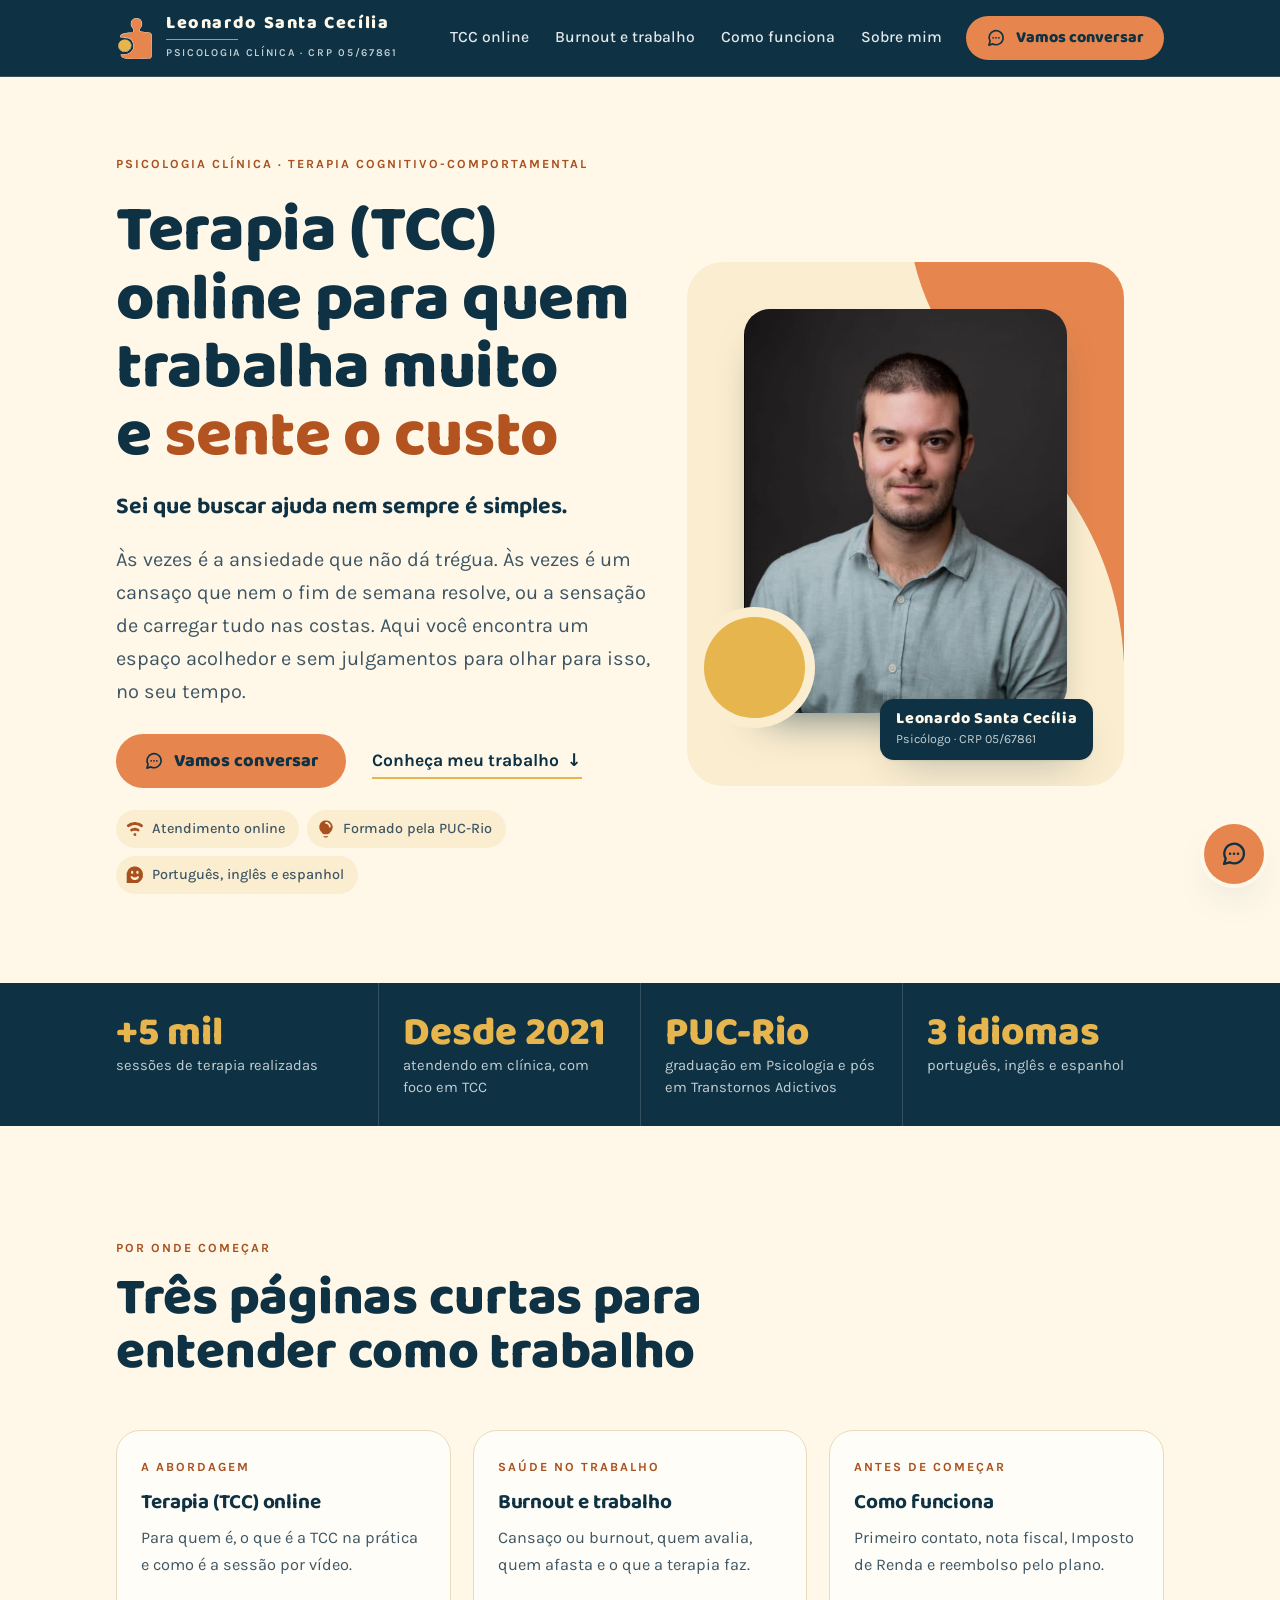
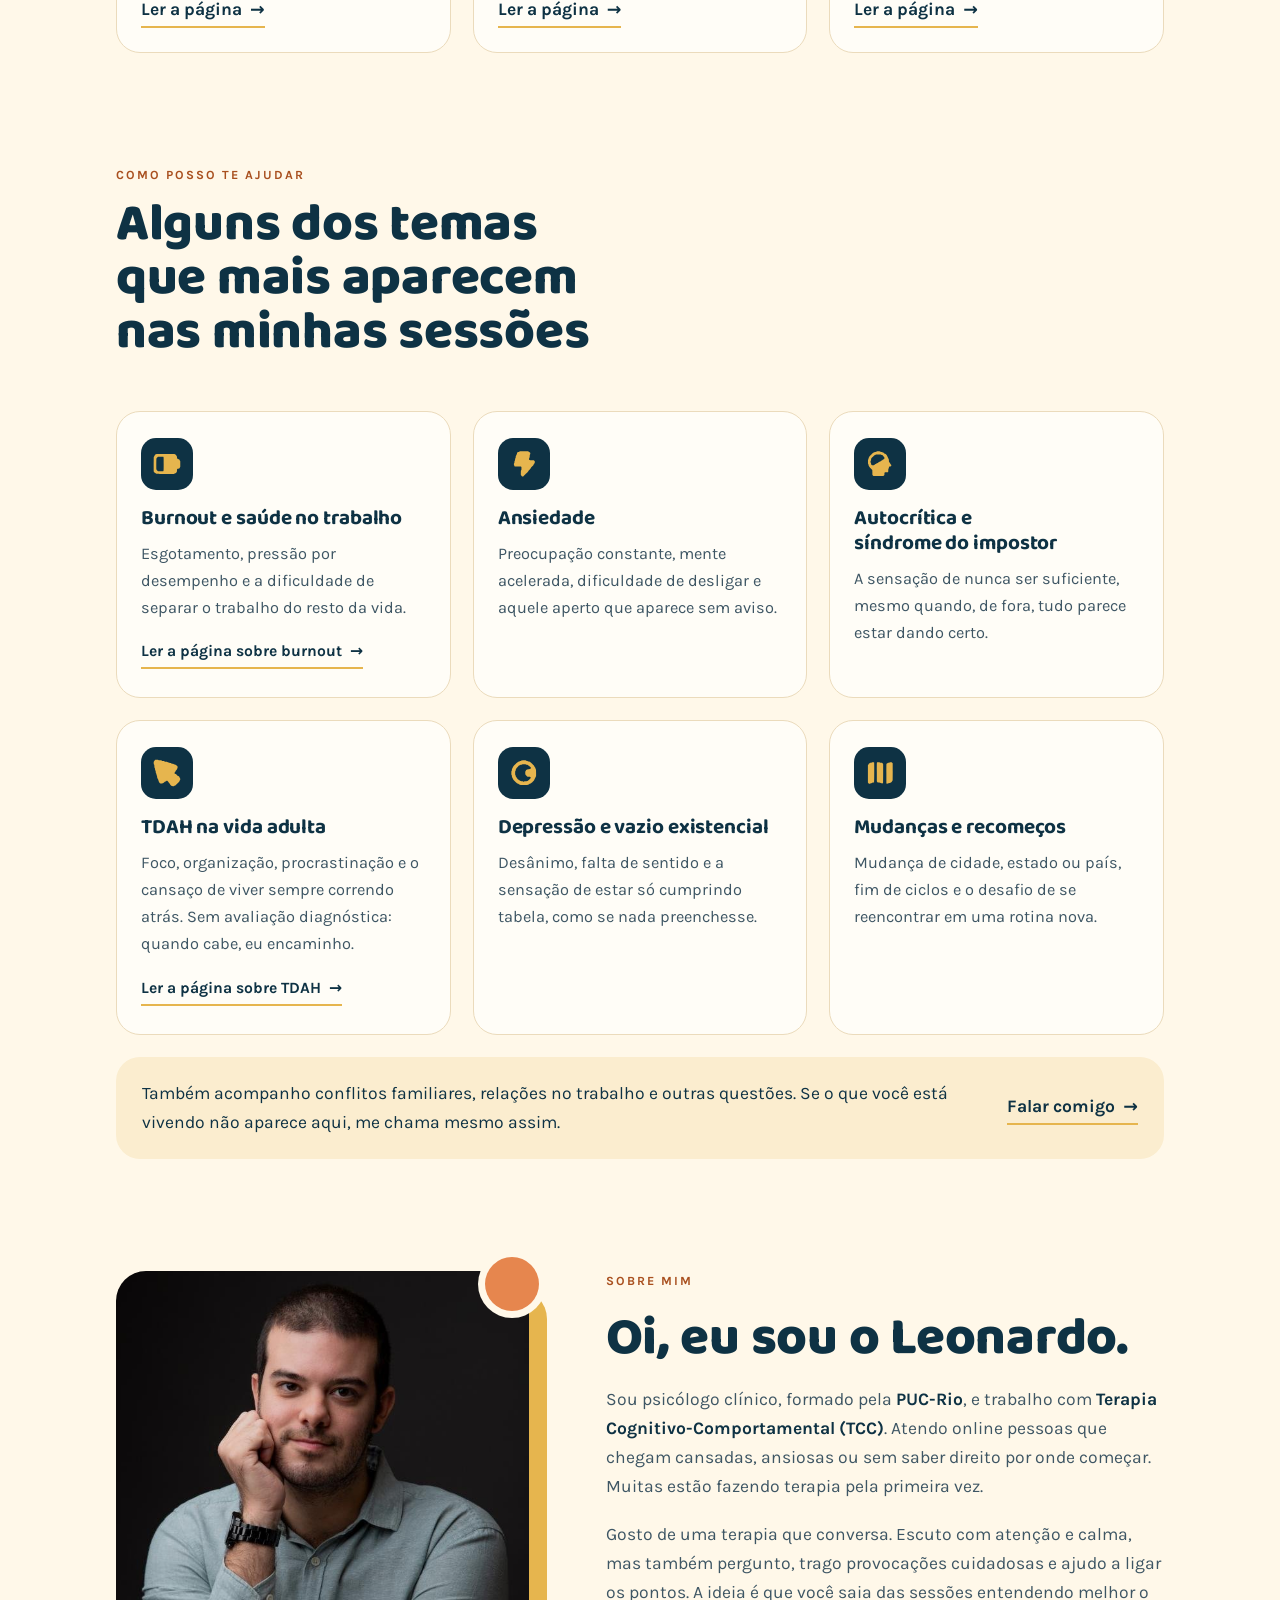
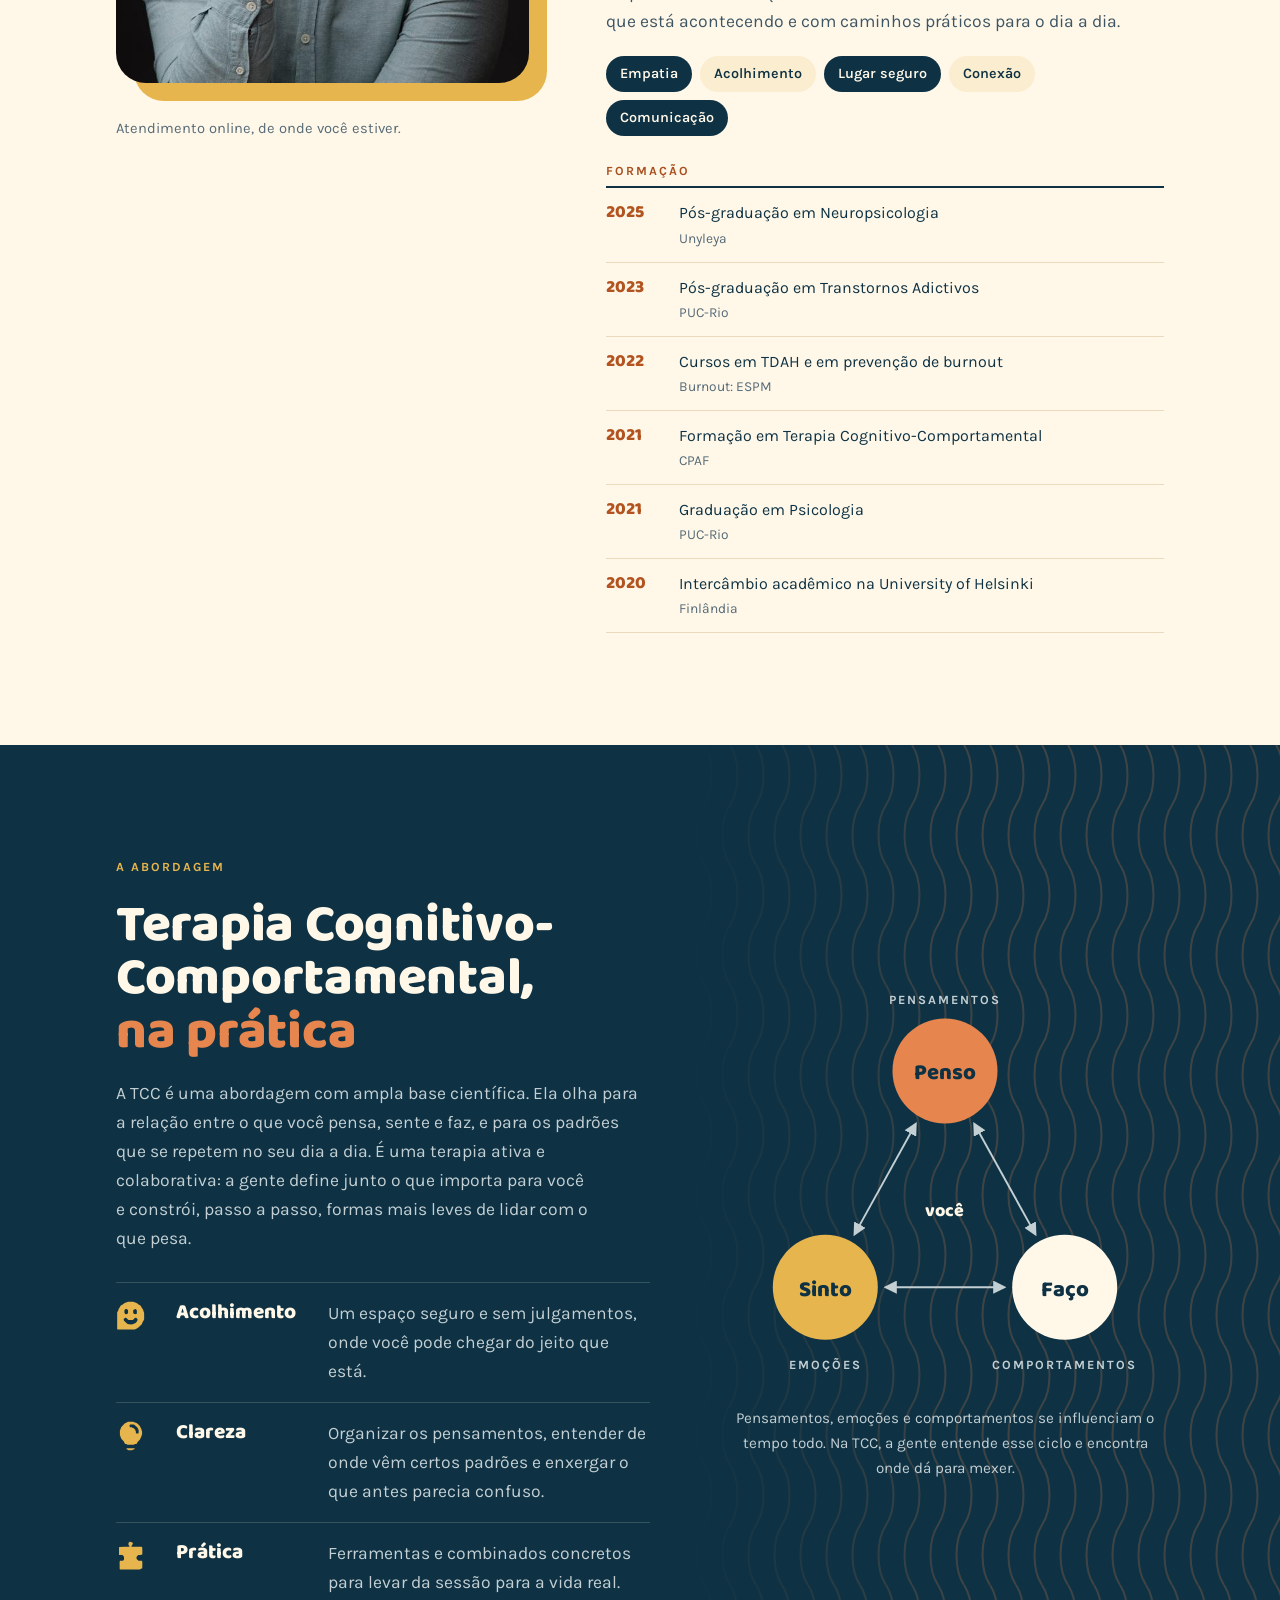
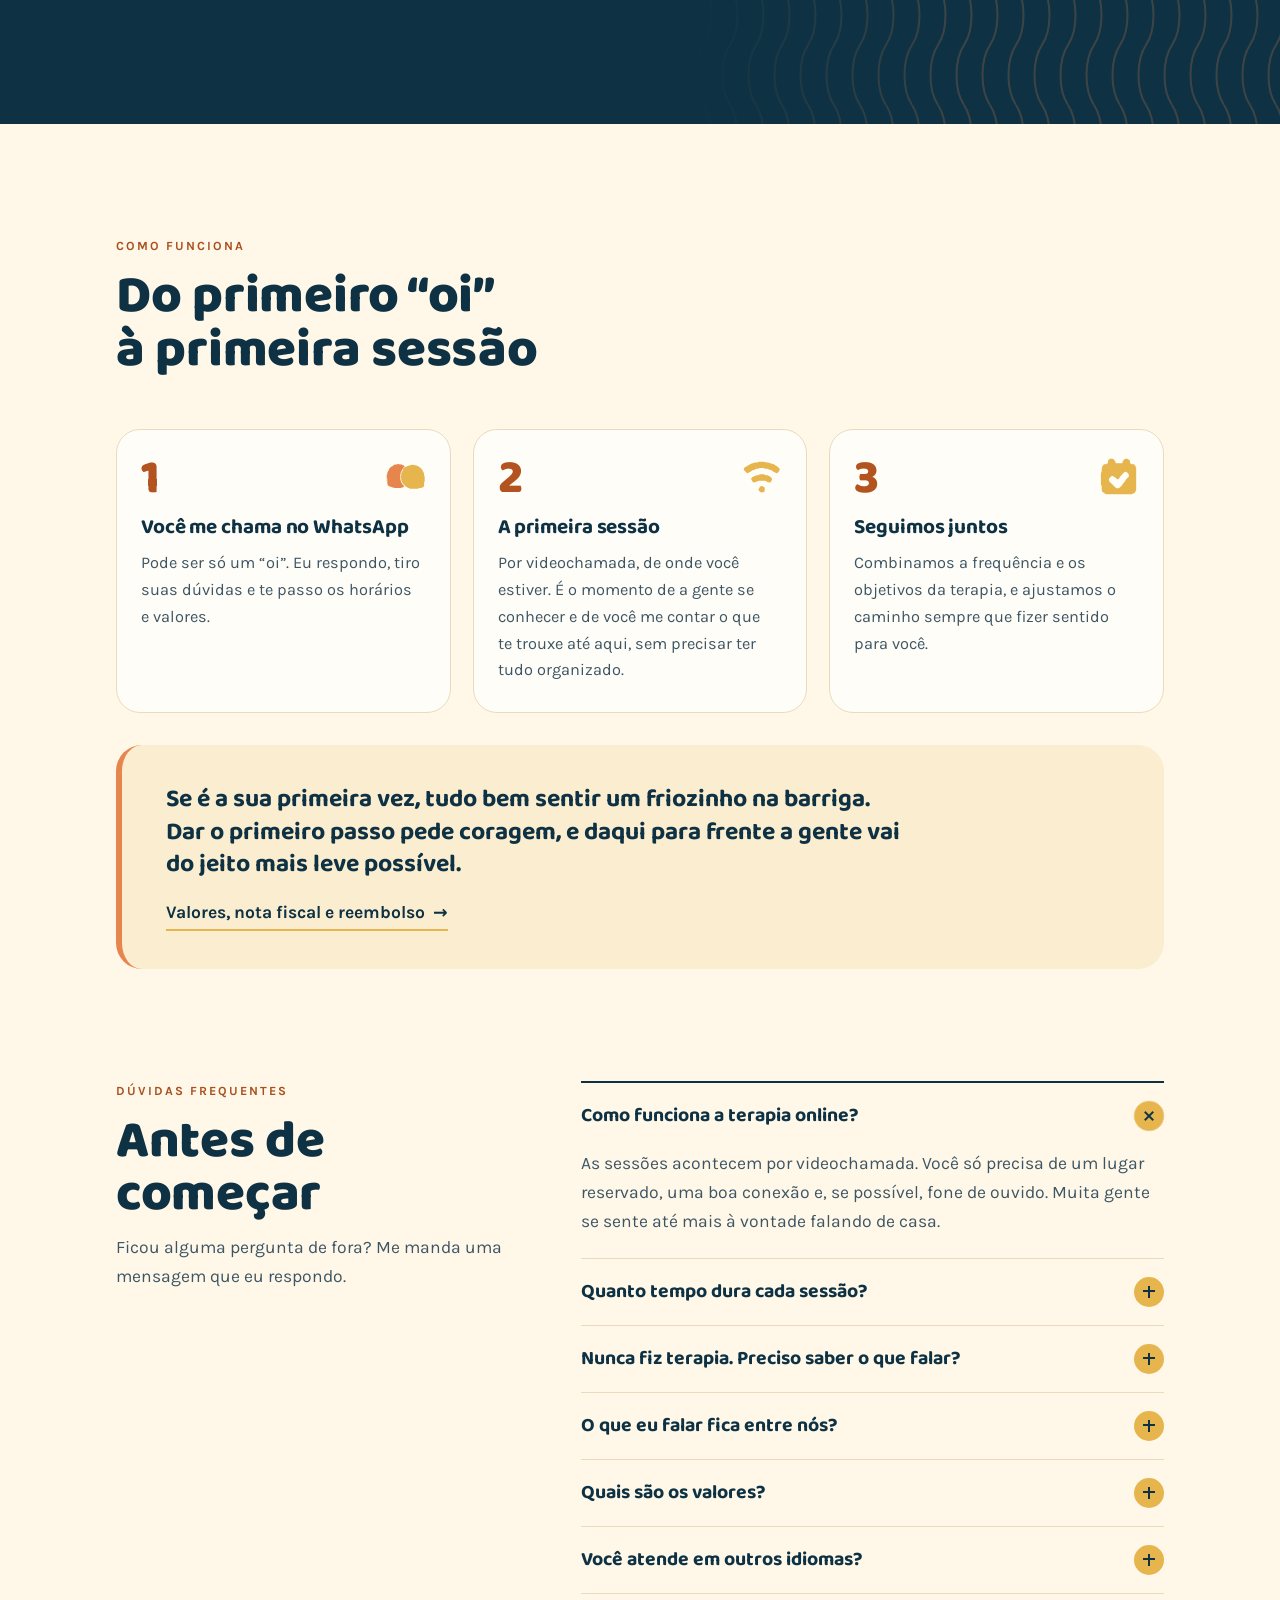
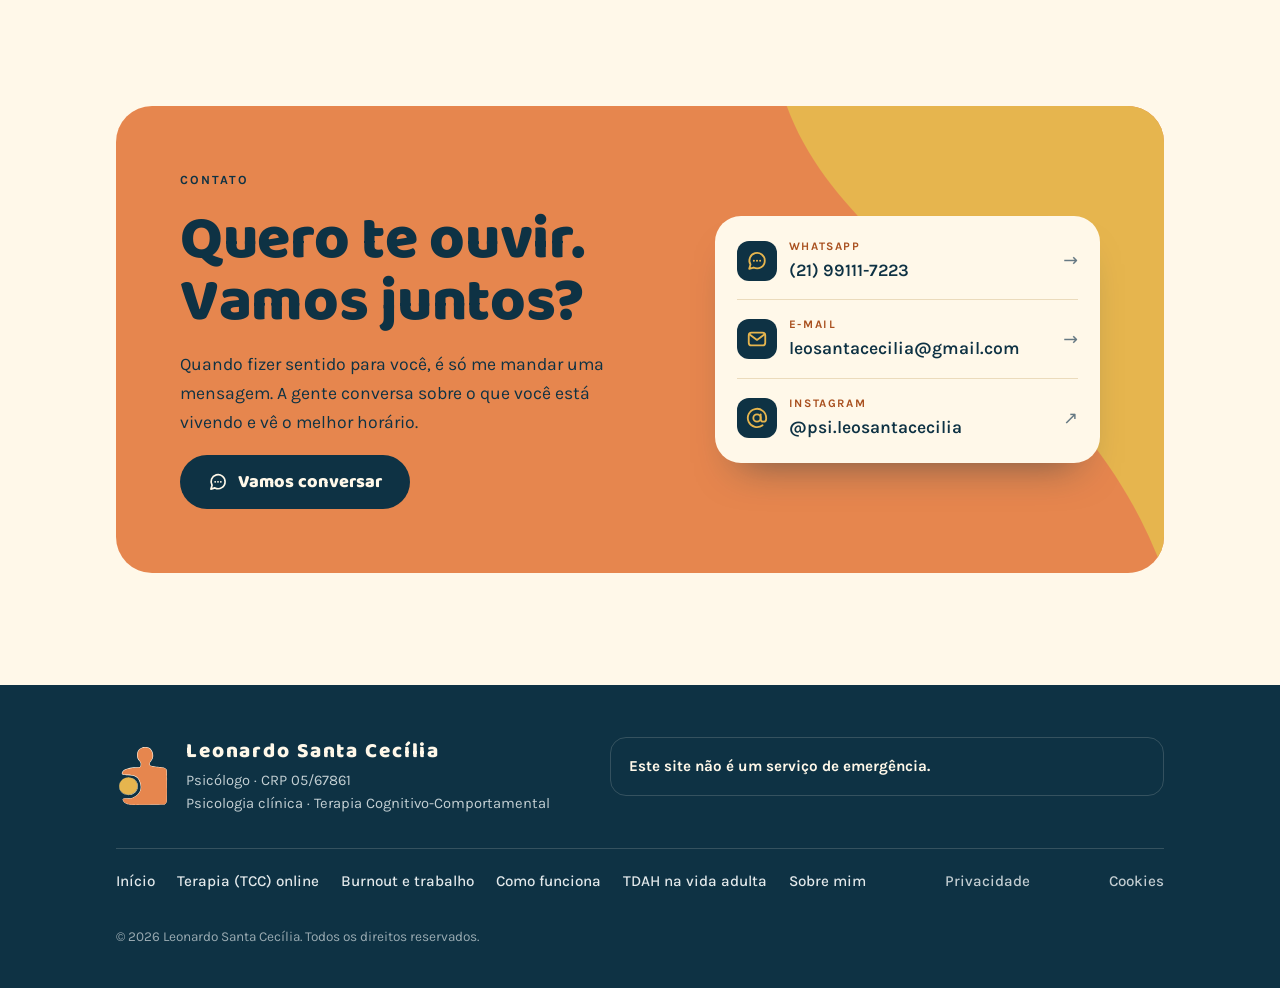
==== commit d29c2b35: "Página nova: TDAH na vida adulta (/tdah-adulto/) Terapia e organização para adultos com TDAH ou com " ====
--- a/index.html
+++ b/index.html
@@ -242,7 +242,8 @@
         <article class="area">
           <span class="tile"><svg aria-hidden="true"><use href="#ic-vector-2"/></svg></span>
           <h3>TDAH na vida adulta</h3>
-          <p>Foco, organização, procrastinação e o cansaço de viver sempre correndo atrás.</p>
+          <p>Foco, organização, procrastinação e o cansaço de viver sempre correndo atrás. Sem avaliação diagnóstica: quando cabe, eu encaminho.</p>
+          <a class="link-arrow area-link" href="tdah-adulto/">Ler a página sobre TDAH <span aria-hidden="true">→</span></a>
         </article>
         <article class="area">
           <span class="tile"><svg aria-hidden="true"><use href="#ic-interface-lighting-display-mode-dark-dim-nighttime-moon-brightness"/></svg></span>
@@ -454,6 +455,7 @@
       <a href="tcc-online/">Terapia (TCC) online</a>
       <a href="burnout-trabalho/">Burnout e trabalho</a>
       <a href="como-funciona/">Como funciona</a>
+      <a href="tdah-adulto/">TDAH na vida adulta</a>
       <a href="#sobre">Sobre mim</a>
       <a class="foot-legal" href="privacidade/">Privacidade</a>
       <a class="foot-legal" href="#" data-consent="abrir">Cookies</a>
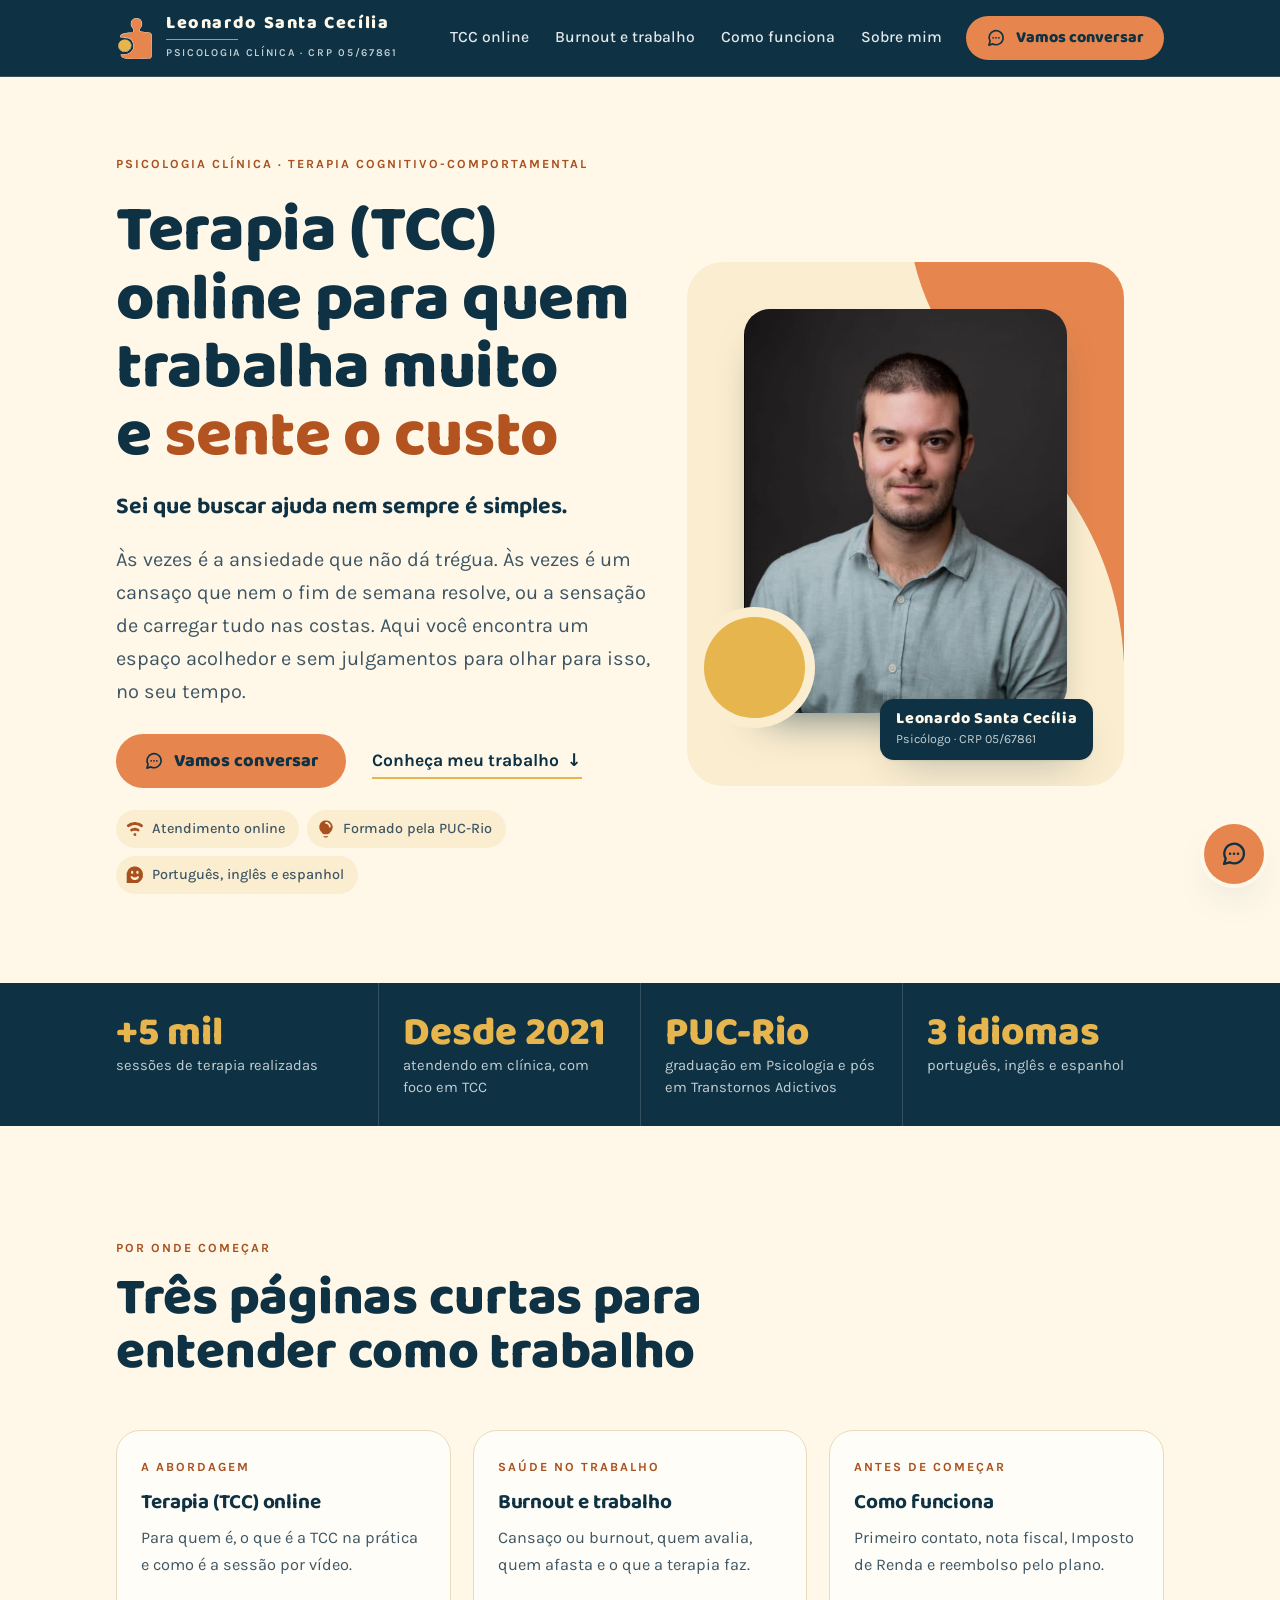
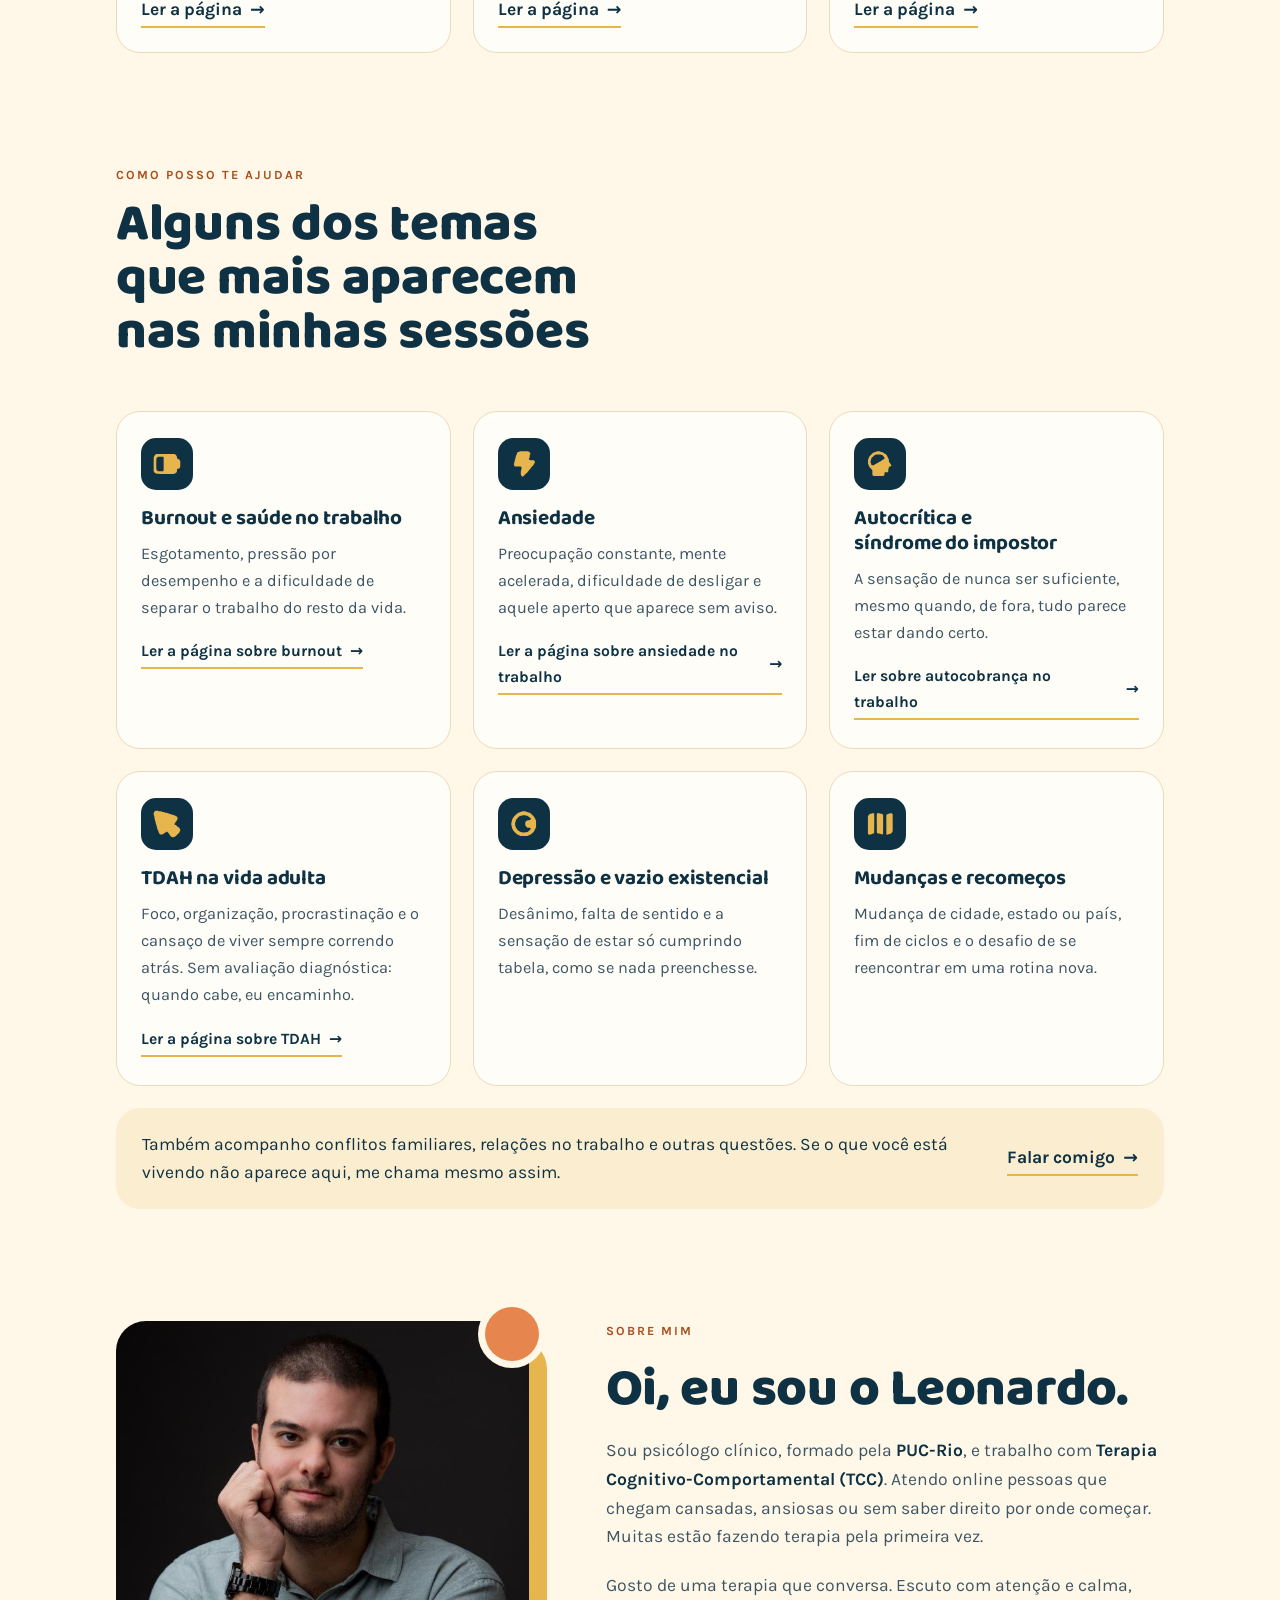
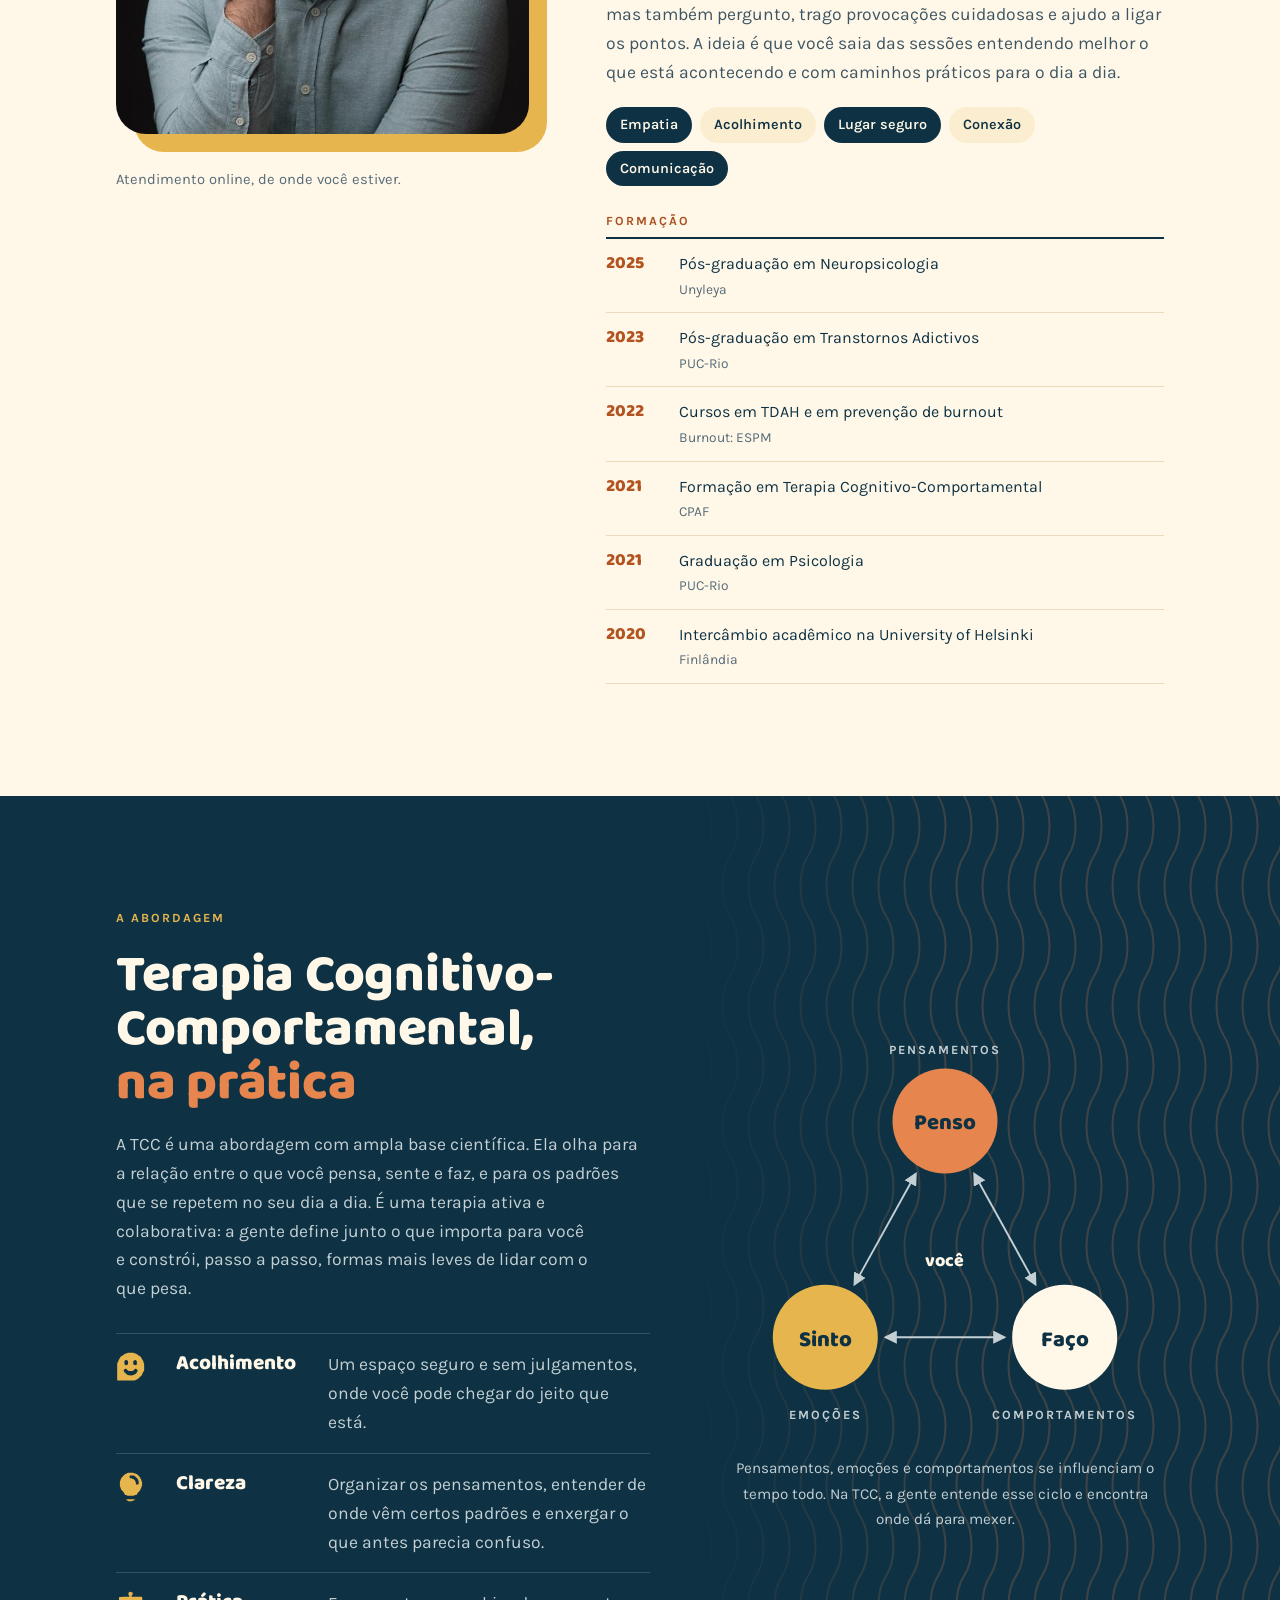
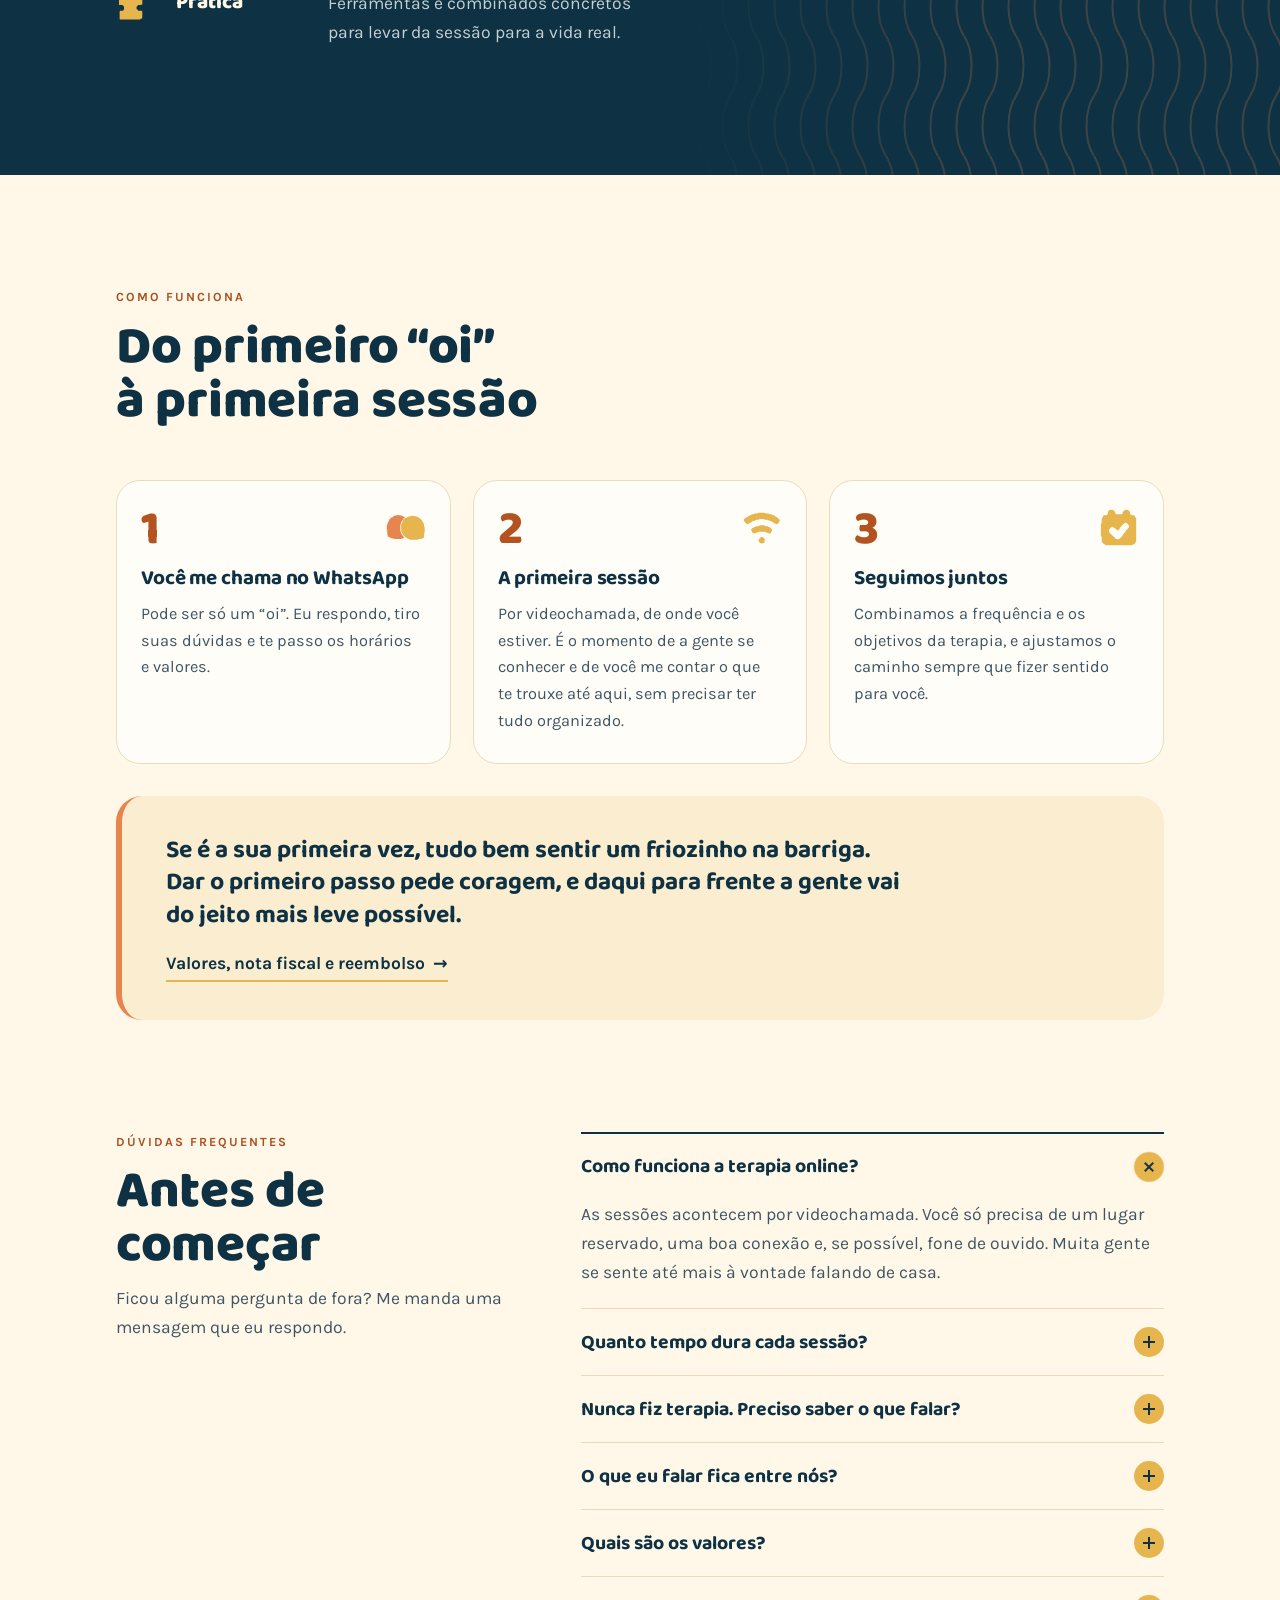
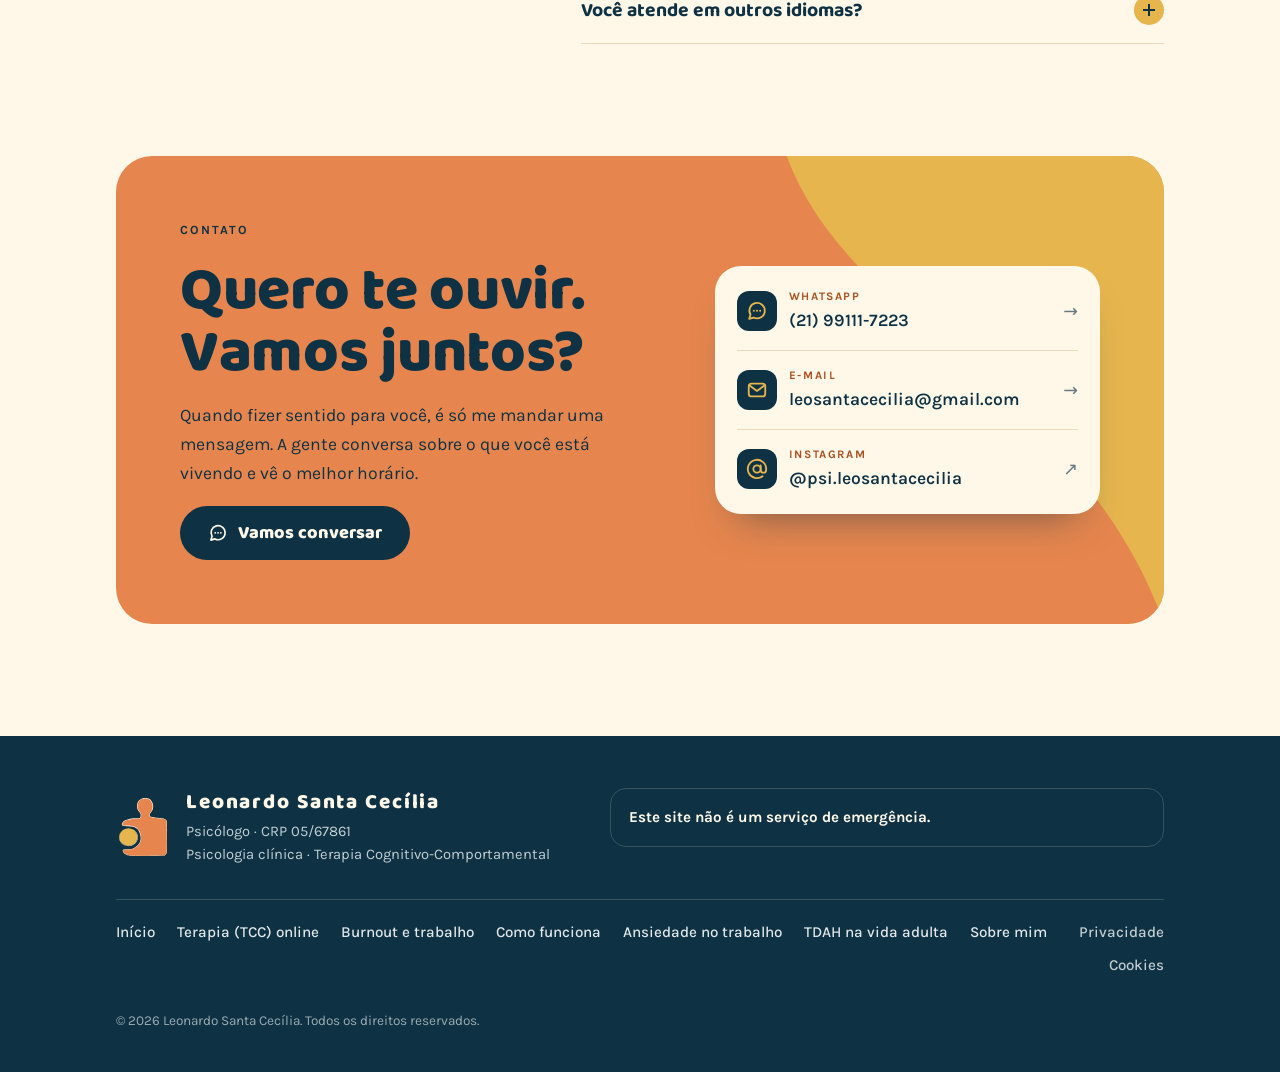
==== commit c966c1e0: "Página nova: ansiedade e autocobrança no trabalho (/ansiedade-trabalho/) Como a ansiedade aparece no" ====
--- a/index.html
+++ b/index.html
@@ -233,11 +233,13 @@
           <span class="tile"><svg aria-hidden="true"><use href="#ic-image-flash-1"/></svg></span>
           <h3>Ansiedade</h3>
           <p>Preocupação constante, mente acelerada, dificuldade de desligar e aquele aperto que aparece sem aviso.</p>
+          <a class="link-arrow area-link" href="ansiedade-trabalho/">Ler a página sobre ansiedade no trabalho <span aria-hidden="true">→</span></a>
         </article>
         <article class="area">
           <span class="tile"><svg aria-hidden="true"><use href="#ic-travel-wayfinder-disability-intellectual-cognitive"/></svg></span>
           <h3>Autocrítica e síndrome do impostor</h3>
           <p>A sensação de nunca ser suficiente, mesmo quando, de fora, tudo parece estar dando certo.</p>
+          <a class="link-arrow area-link" href="ansiedade-trabalho/#autocobranca">Ler sobre autocobrança no trabalho <span aria-hidden="true">→</span></a>
         </article>
         <article class="area">
           <span class="tile"><svg aria-hidden="true"><use href="#ic-vector-2"/></svg></span>
@@ -455,6 +457,7 @@
       <a href="tcc-online/">Terapia (TCC) online</a>
       <a href="burnout-trabalho/">Burnout e trabalho</a>
       <a href="como-funciona/">Como funciona</a>
+      <a href="ansiedade-trabalho/">Ansiedade no trabalho</a>
       <a href="tdah-adulto/">TDAH na vida adulta</a>
       <a href="#sobre">Sobre mim</a>
       <a class="foot-legal" href="privacidade/">Privacidade</a>
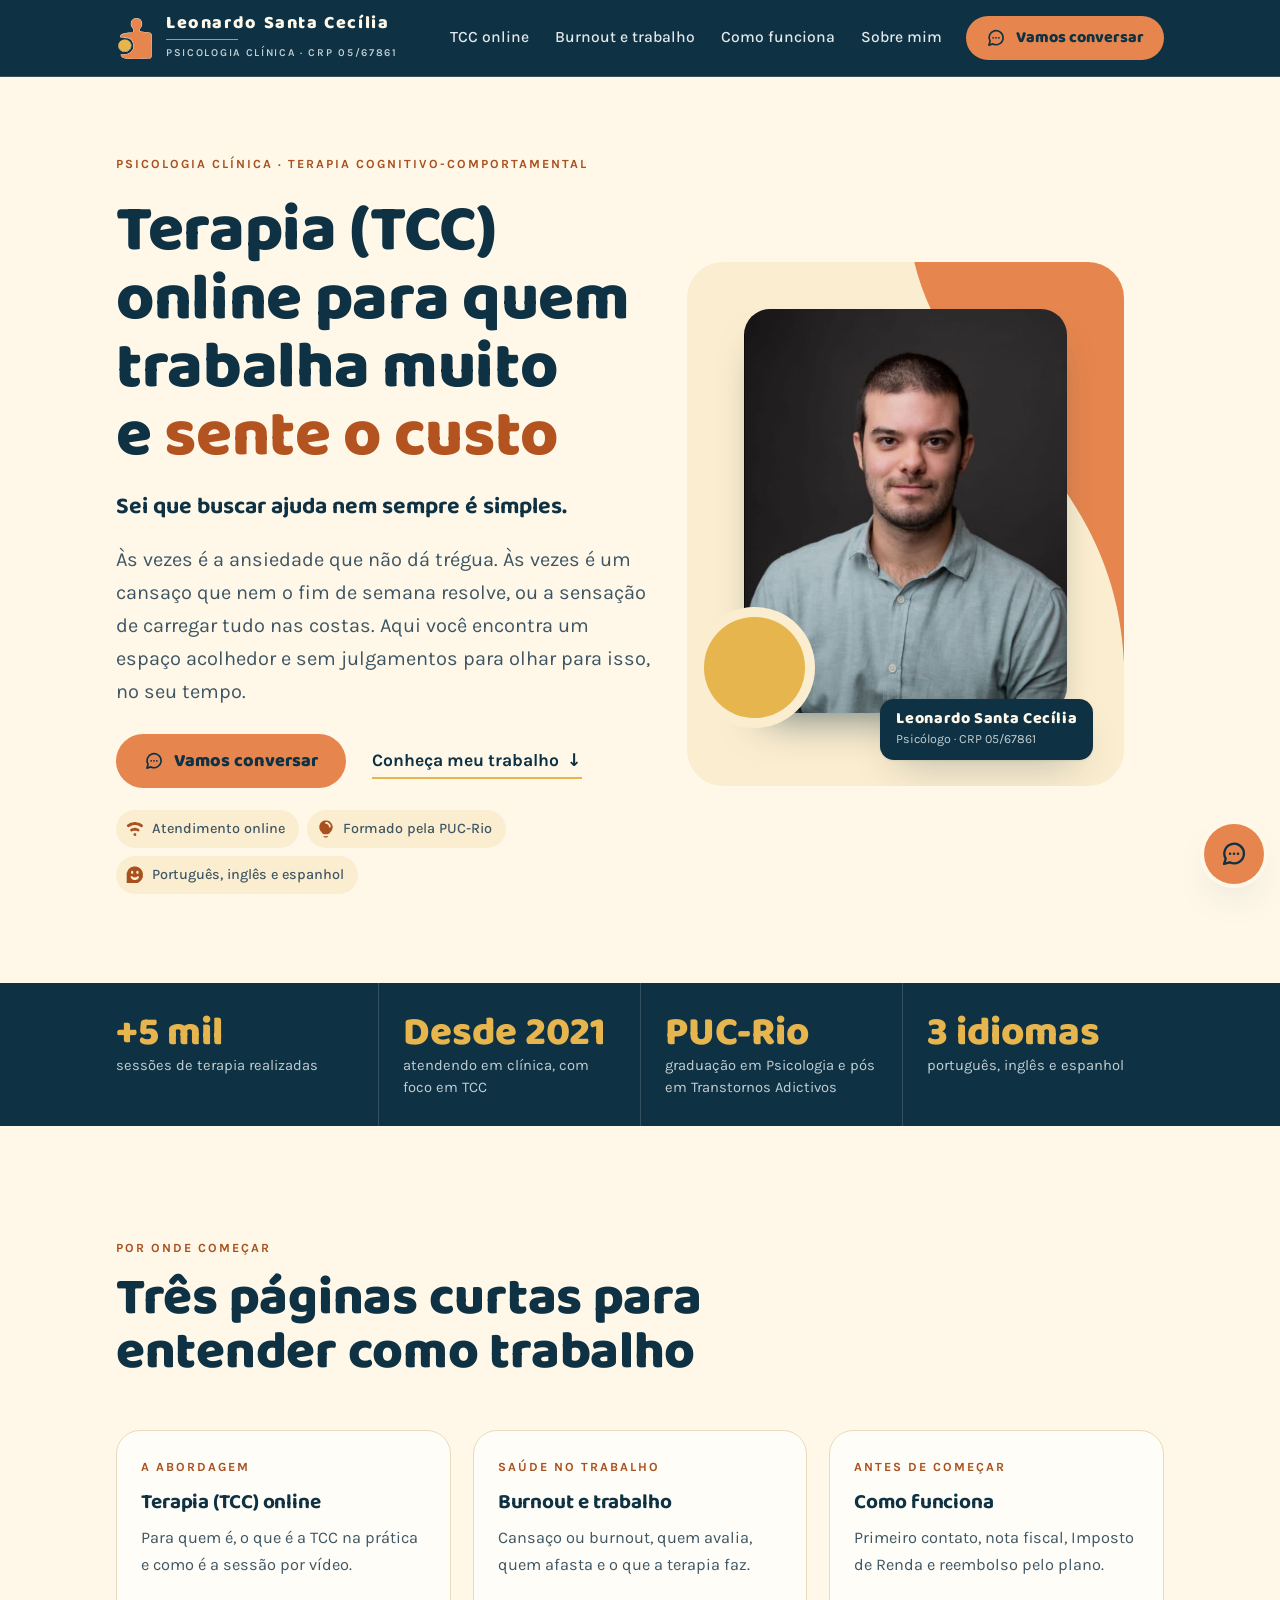
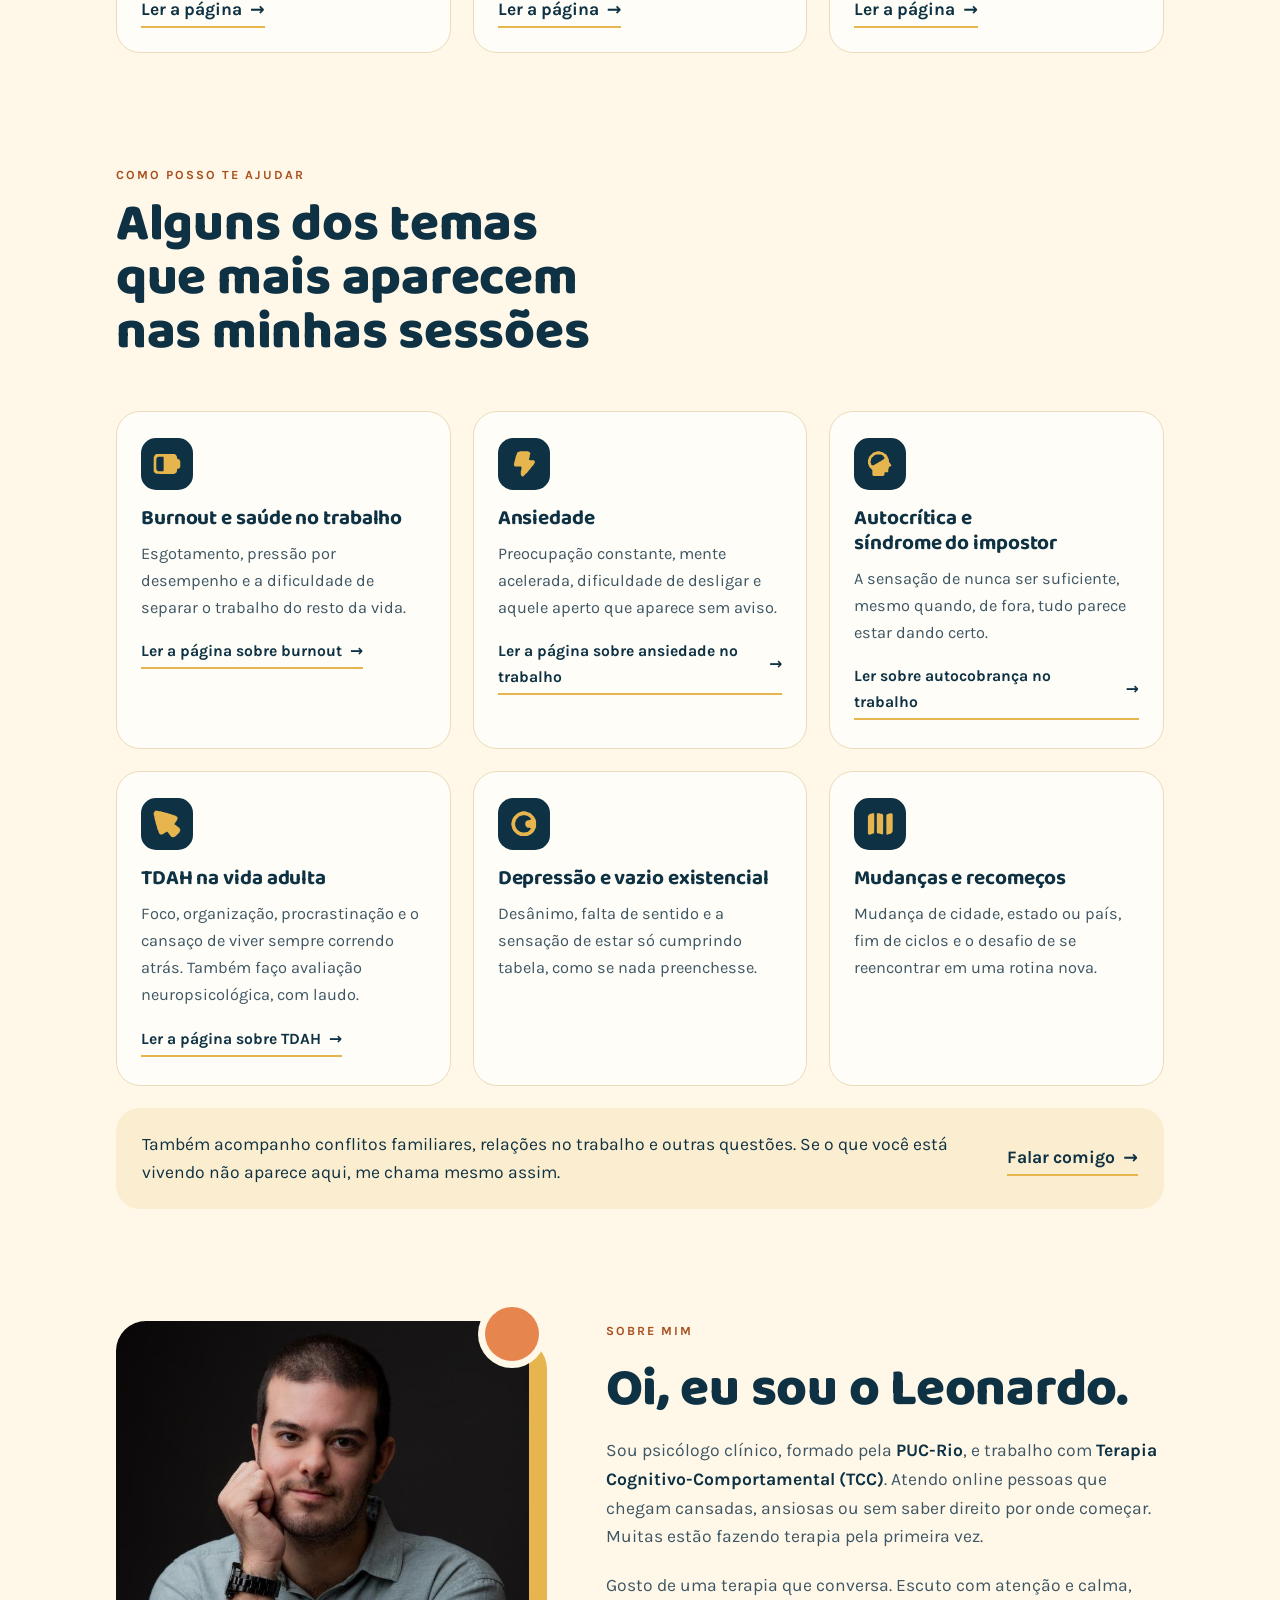
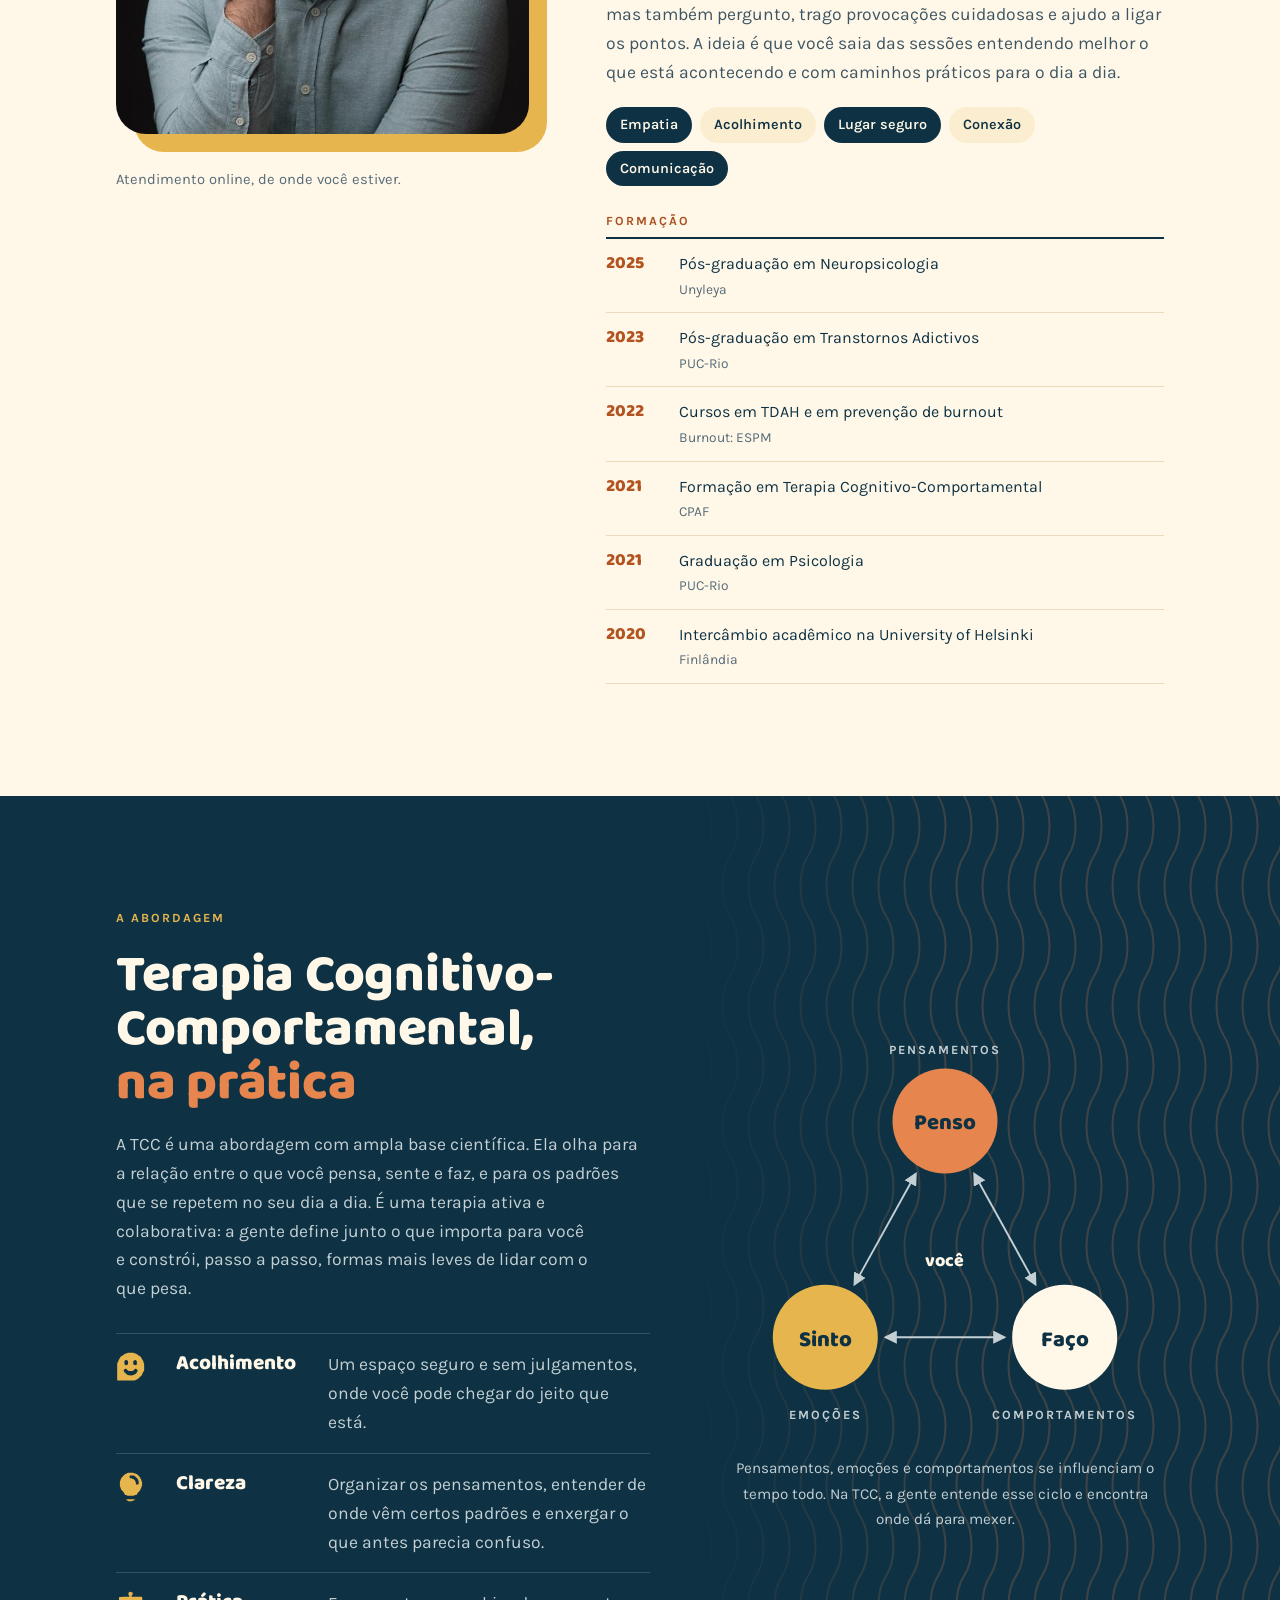
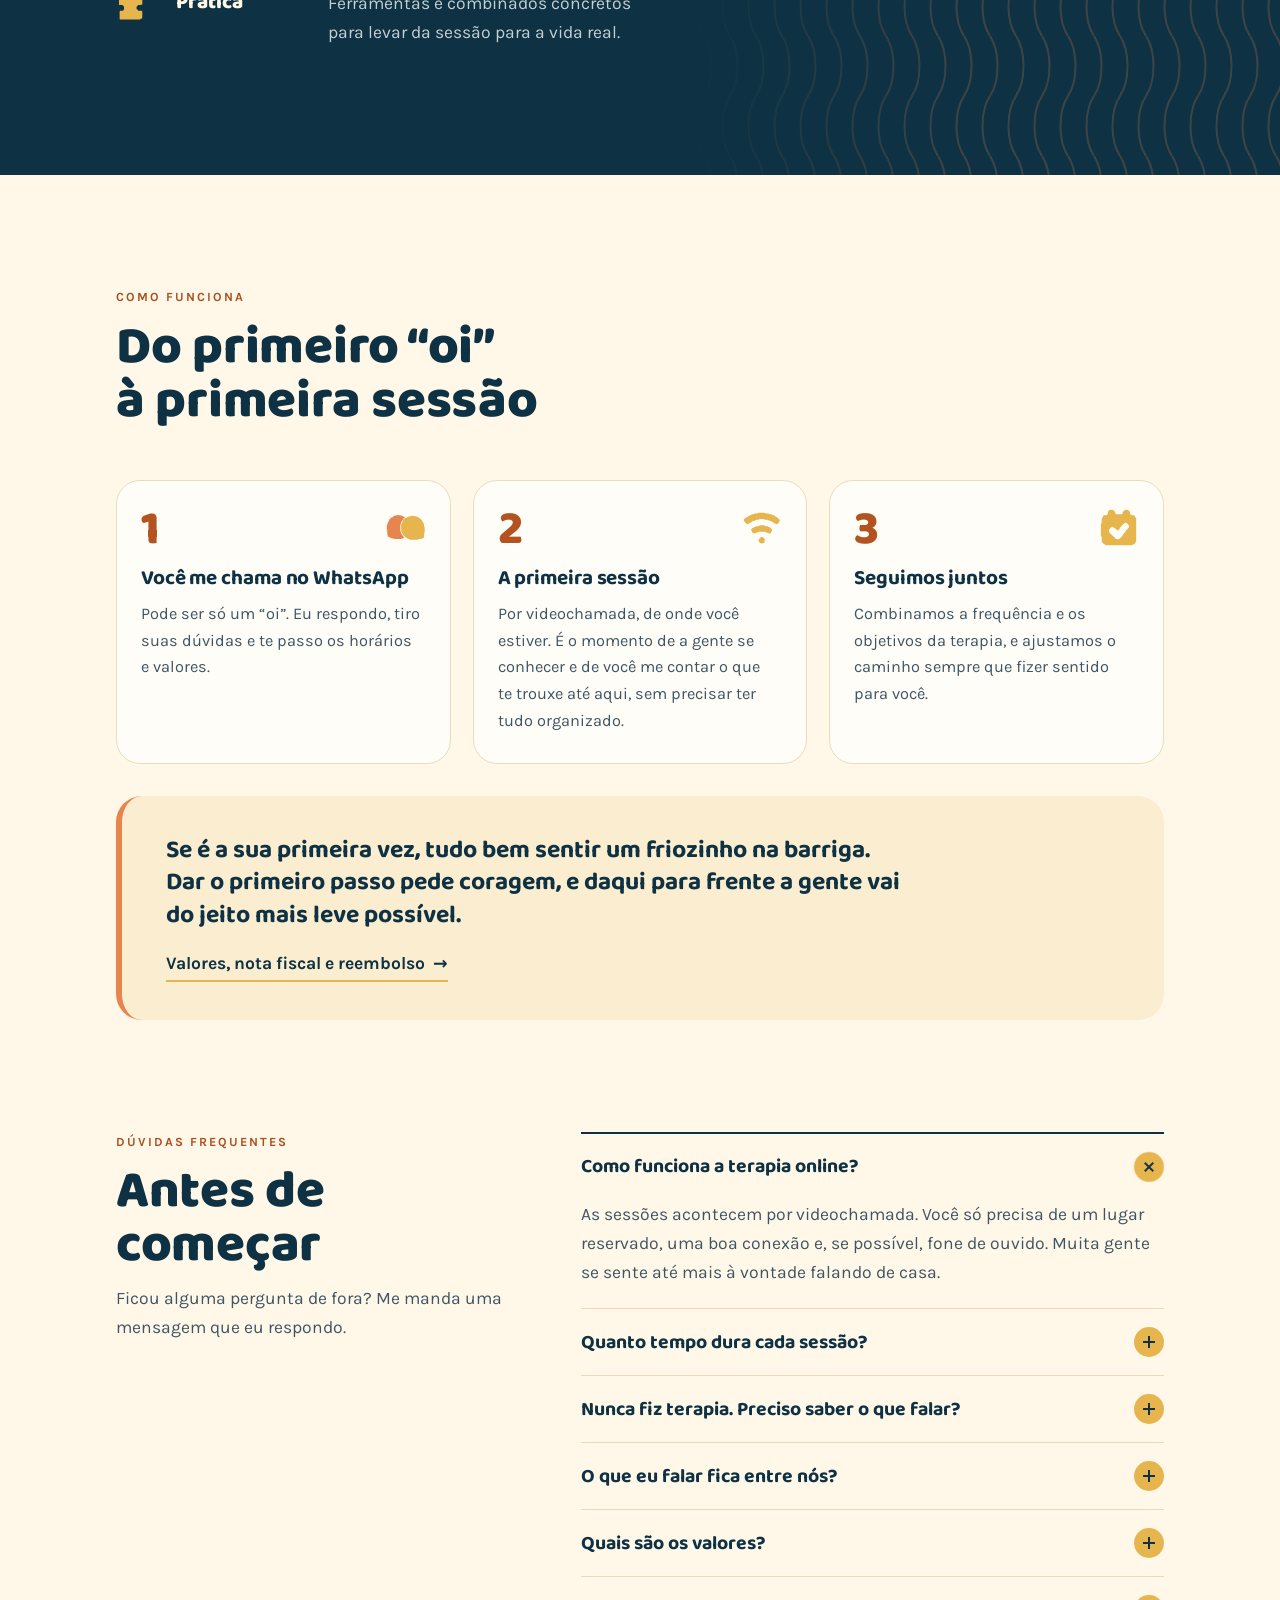
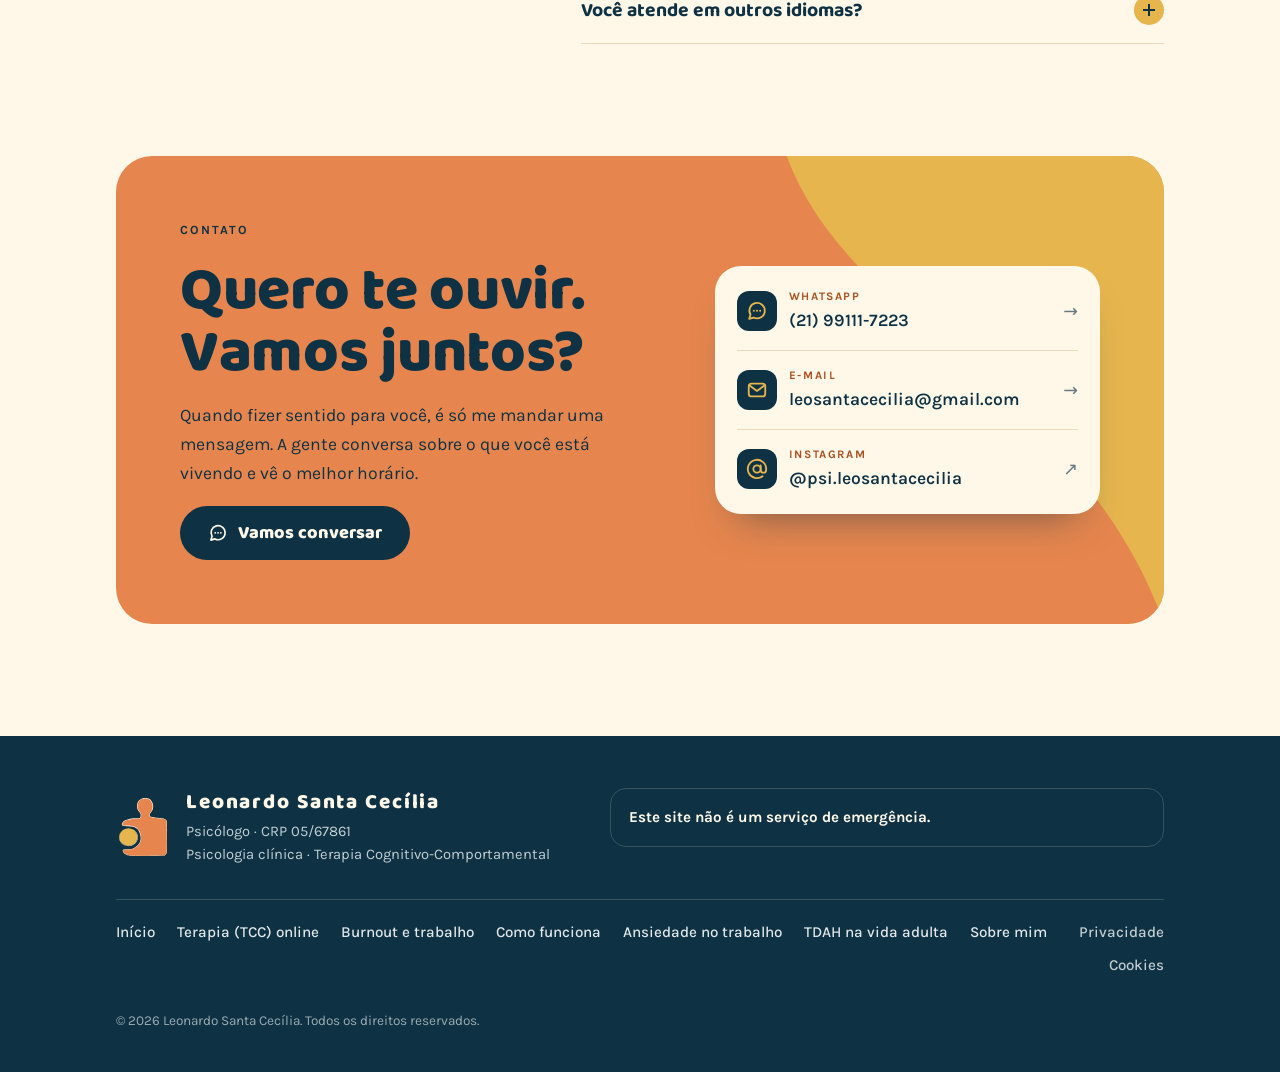
==== commit e97ab7d9: "TDAH e documentos: avaliação neuropsicológica com laudo Co-Authored-By: Claude Opus 5.5 <noreply@ant" ====
--- a/index.html
+++ b/index.html
@@ -244,7 +244,7 @@
         <article class="area">
           <span class="tile"><svg aria-hidden="true"><use href="#ic-vector-2"/></svg></span>
           <h3>TDAH na vida adulta</h3>
-          <p>Foco, organização, procrastinação e o cansaço de viver sempre correndo atrás. Sem avaliação diagnóstica: quando cabe, eu encaminho.</p>
+          <p>Foco, organização, procrastinação e o cansaço de viver sempre correndo atrás. Também faço avaliação neuropsicológica, com laudo.</p>
           <a class="link-arrow area-link" href="tdah-adulto/">Ler a página sobre TDAH <span aria-hidden="true">→</span></a>
         </article>
         <article class="area">
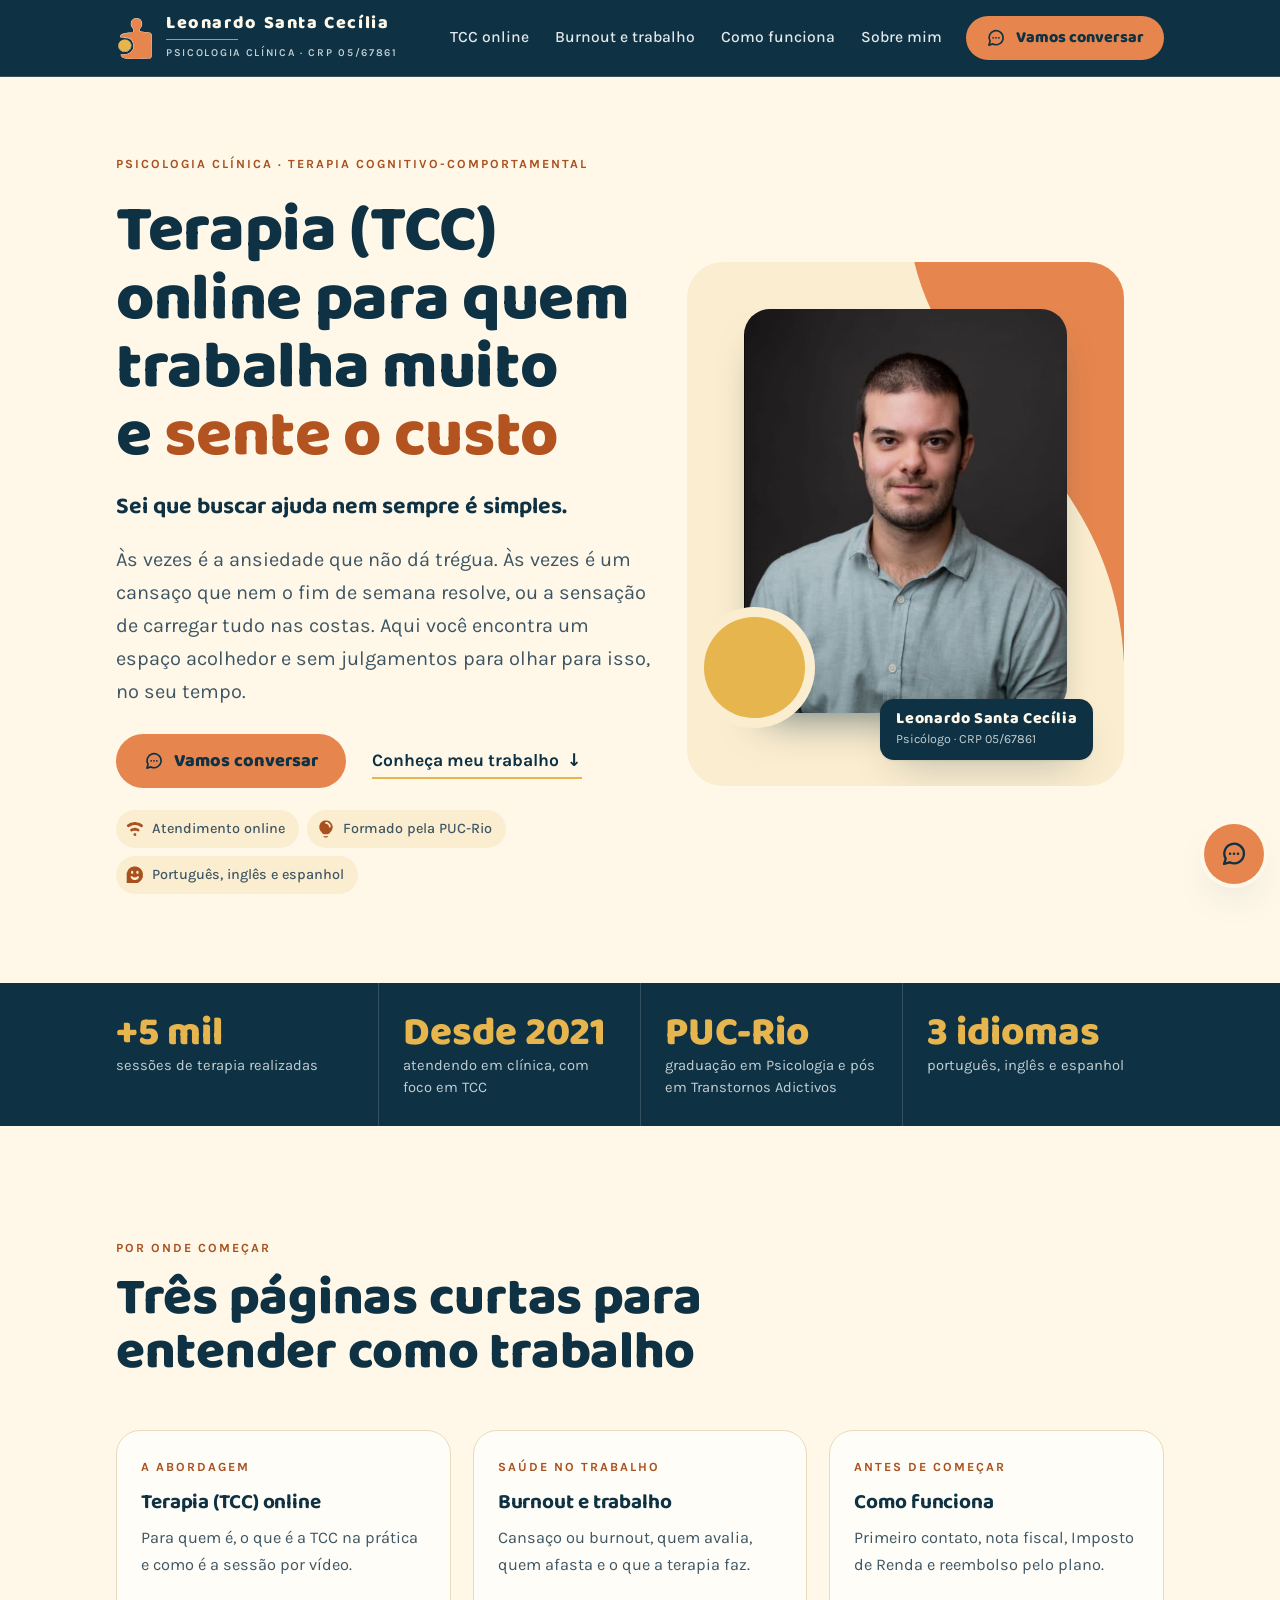
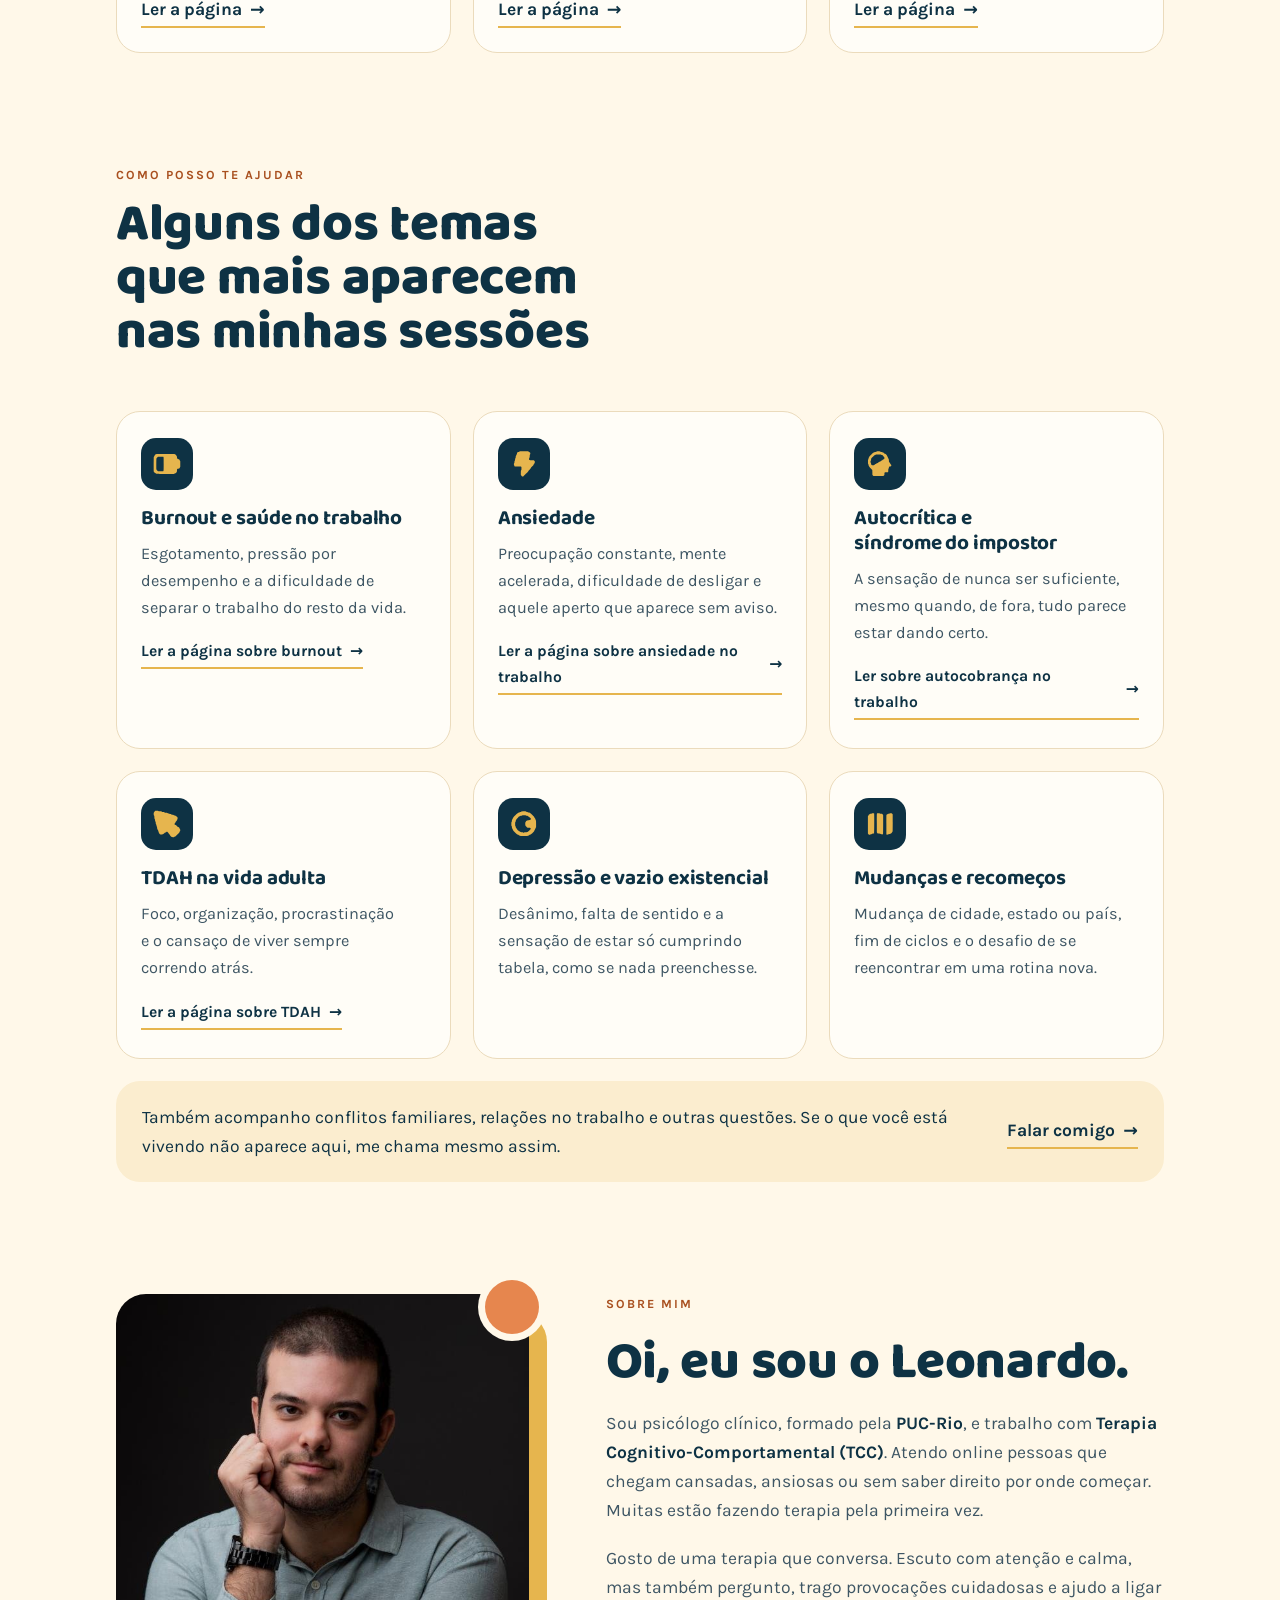
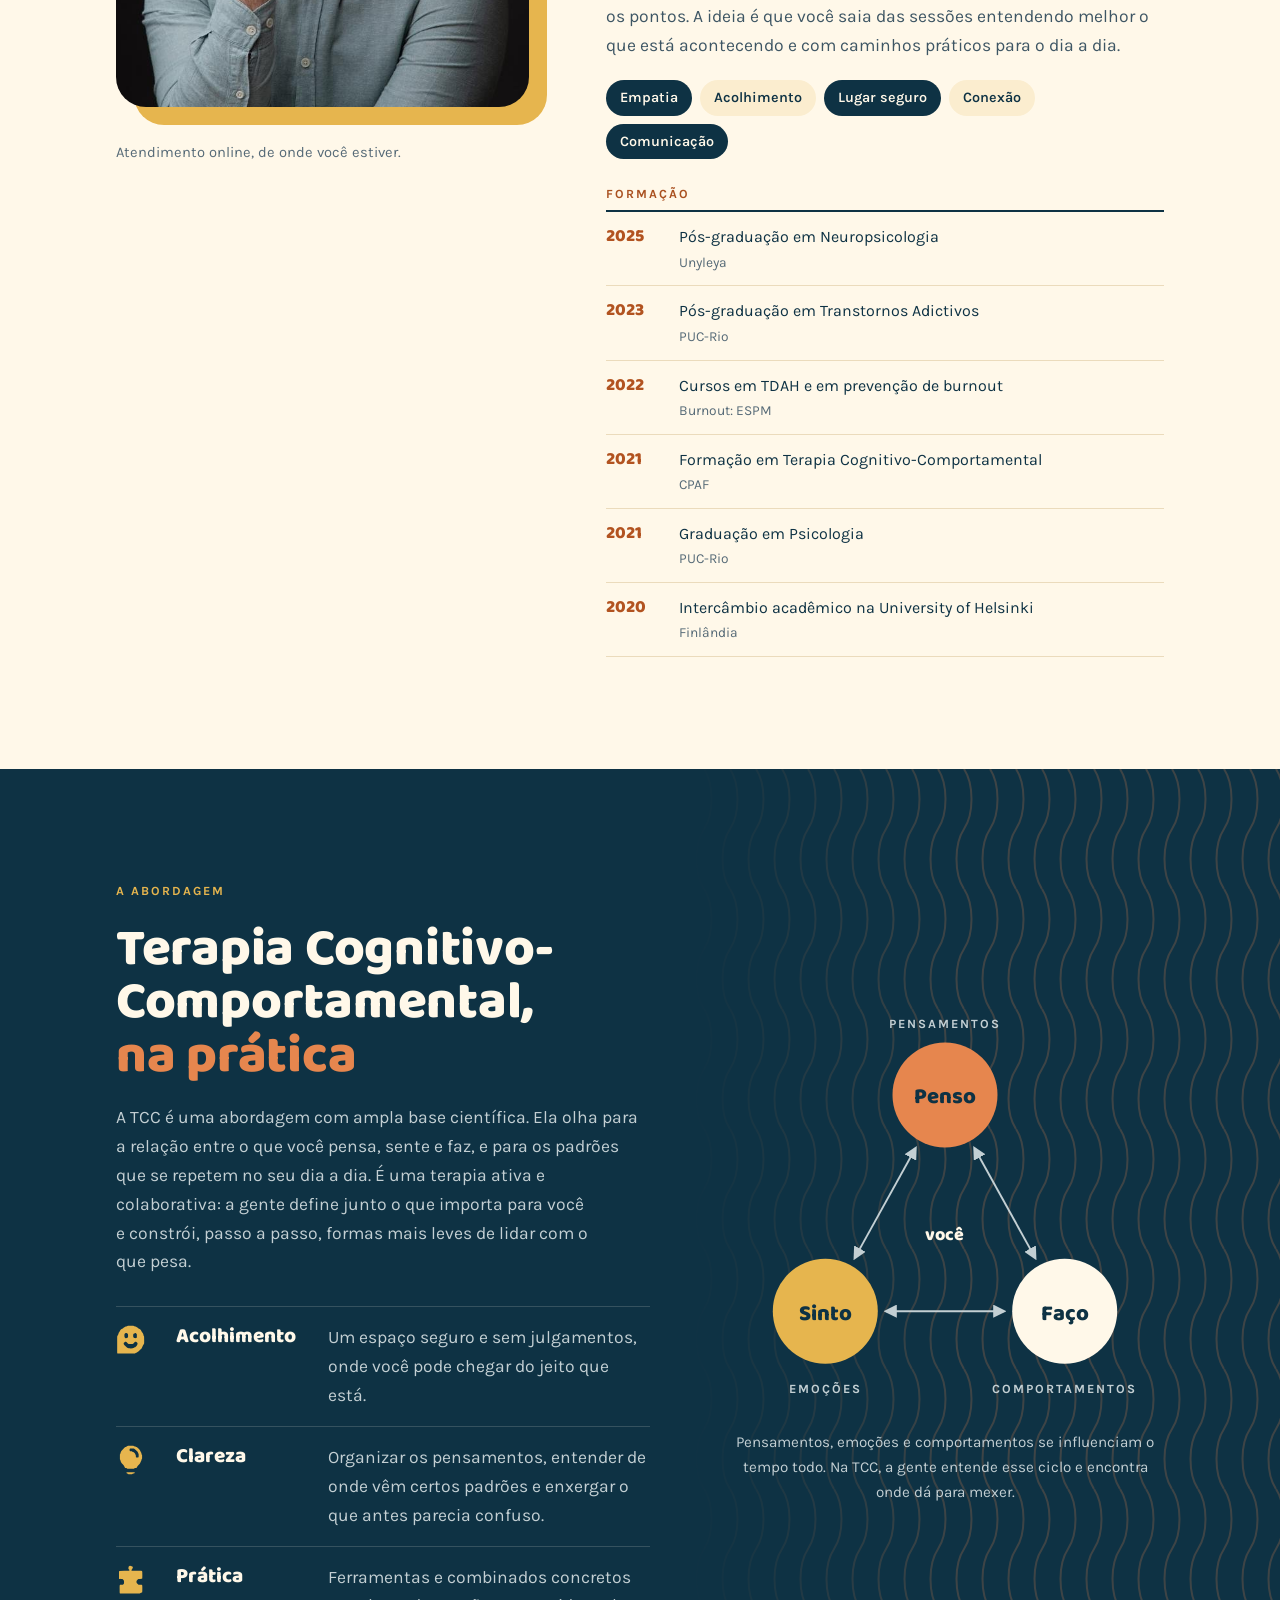
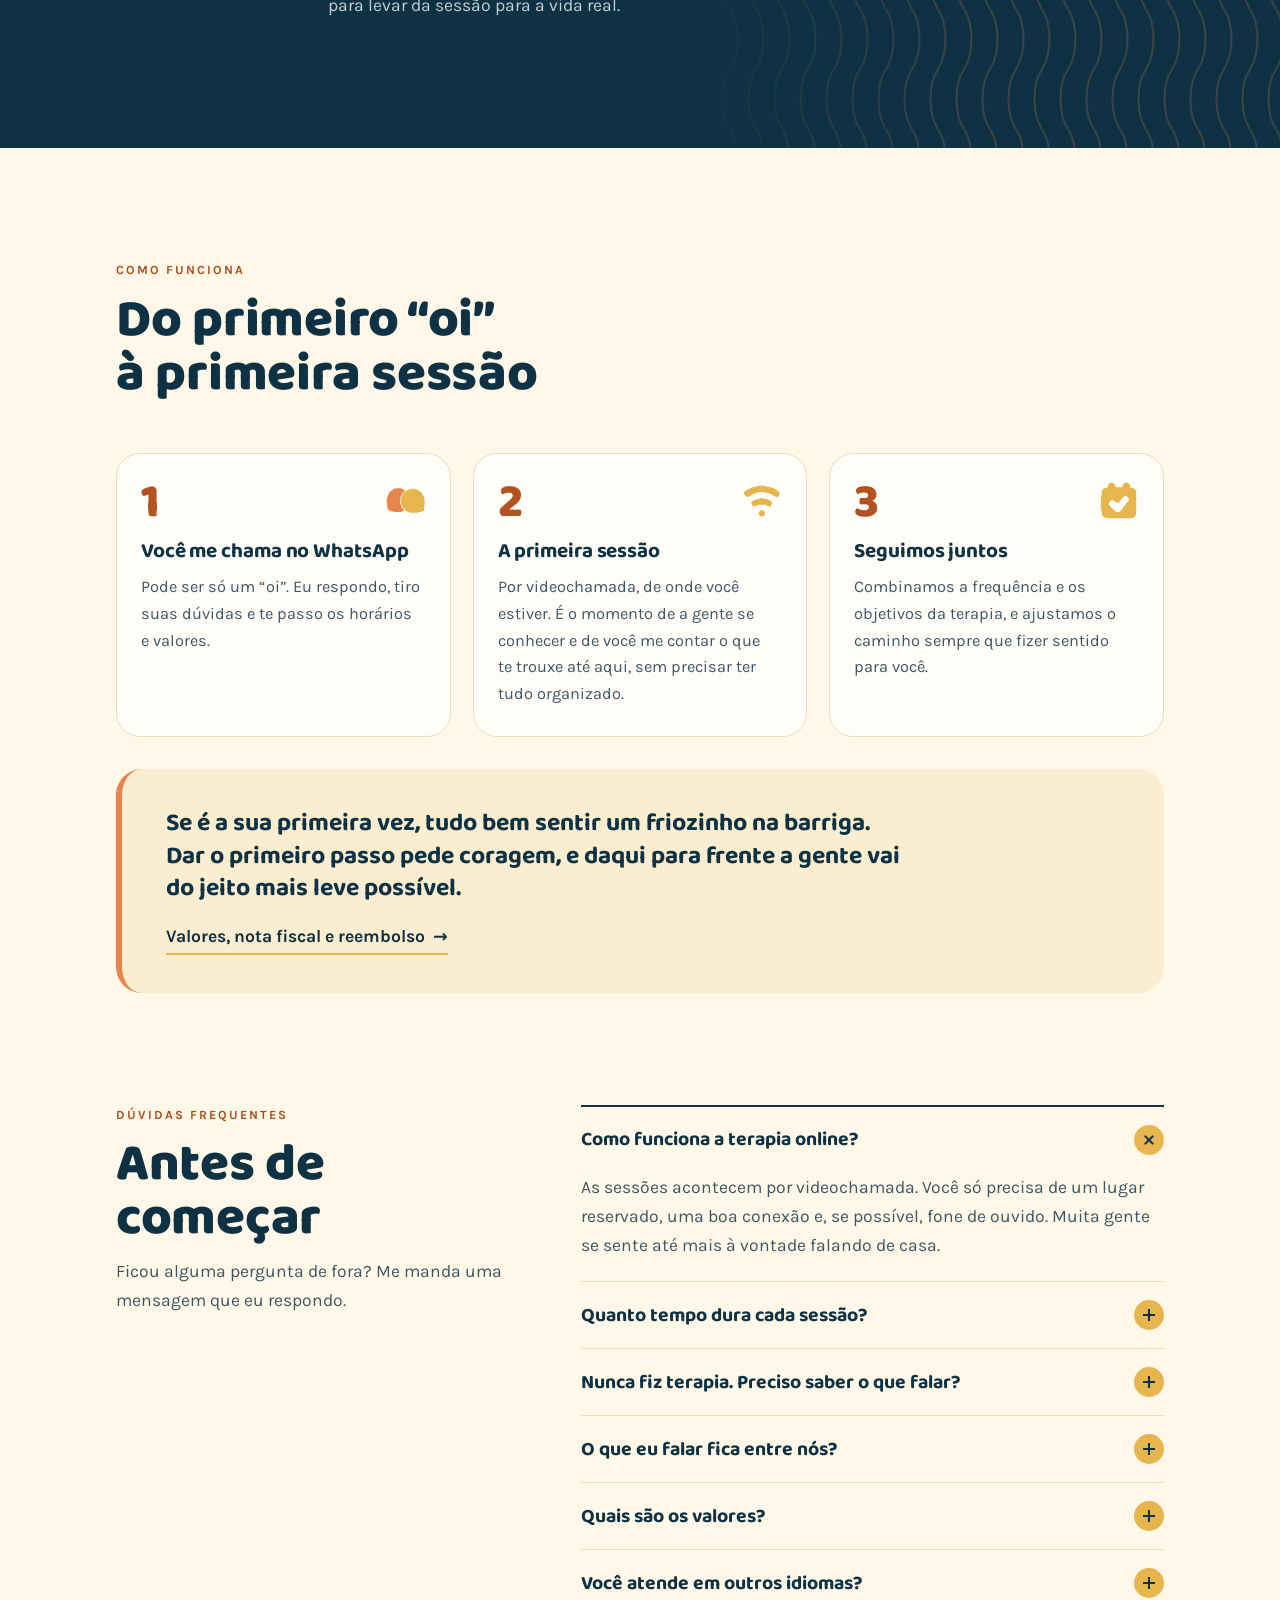
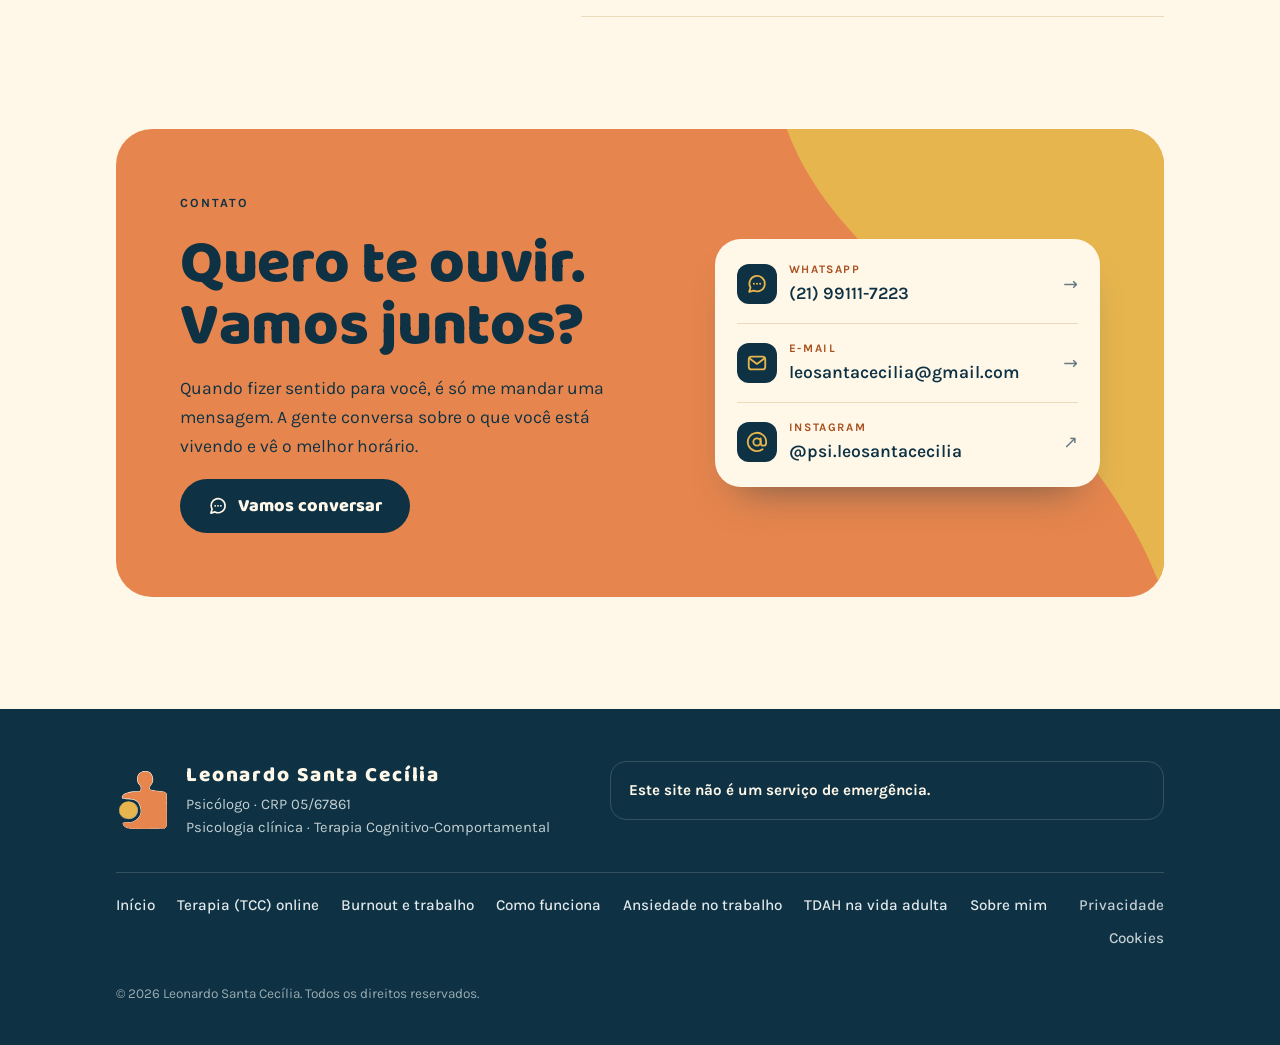
==== commit 4f4ec6c3: "TDAH: avaliação só na FAQ, sem seção nem destaque Decisão de 30/10: não anunciar a avaliação neurops" ====
--- a/index.html
+++ b/index.html
@@ -244,7 +244,7 @@
         <article class="area">
           <span class="tile"><svg aria-hidden="true"><use href="#ic-vector-2"/></svg></span>
           <h3>TDAH na vida adulta</h3>
-          <p>Foco, organização, procrastinação e o cansaço de viver sempre correndo atrás. Também faço avaliação neuropsicológica, com laudo.</p>
+          <p>Foco, organização, procrastinação e o cansaço de viver sempre correndo atrás.</p>
           <a class="link-arrow area-link" href="tdah-adulto/">Ler a página sobre TDAH <span aria-hidden="true">→</span></a>
         </article>
         <article class="area">
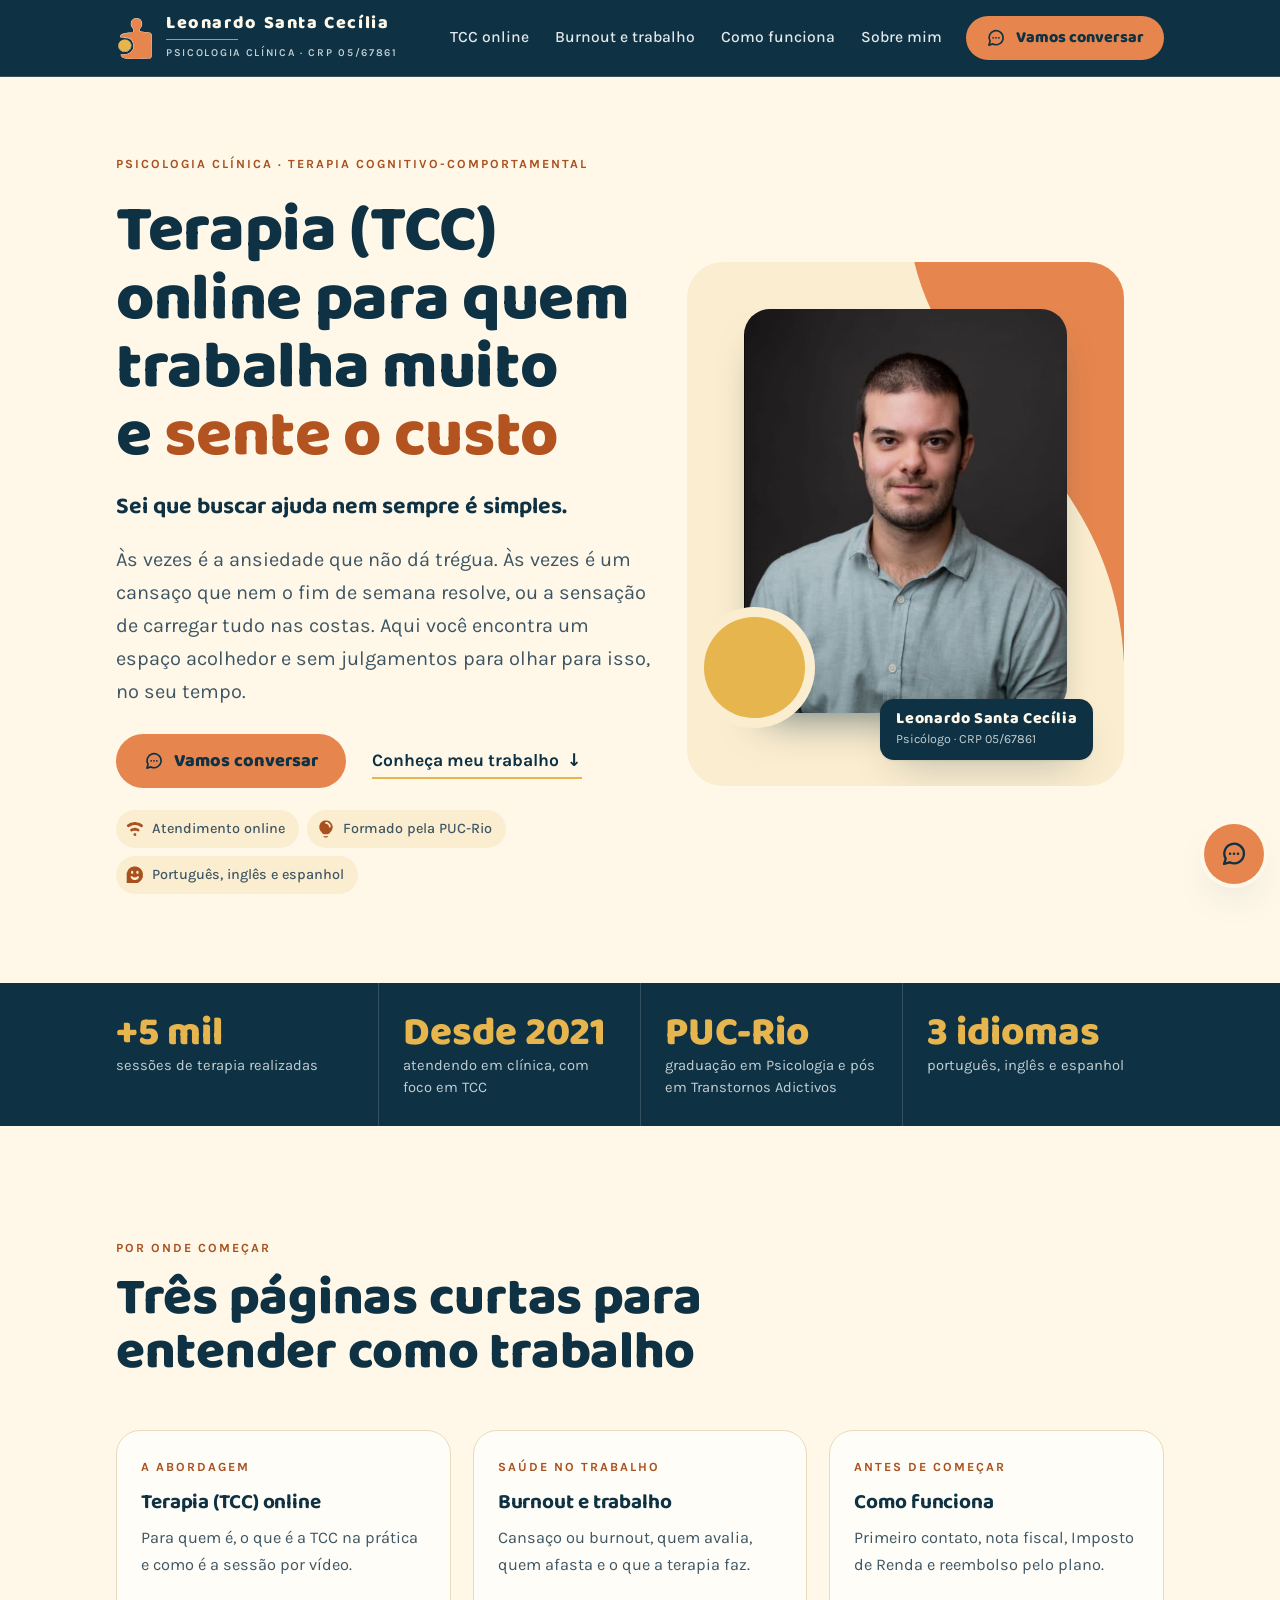
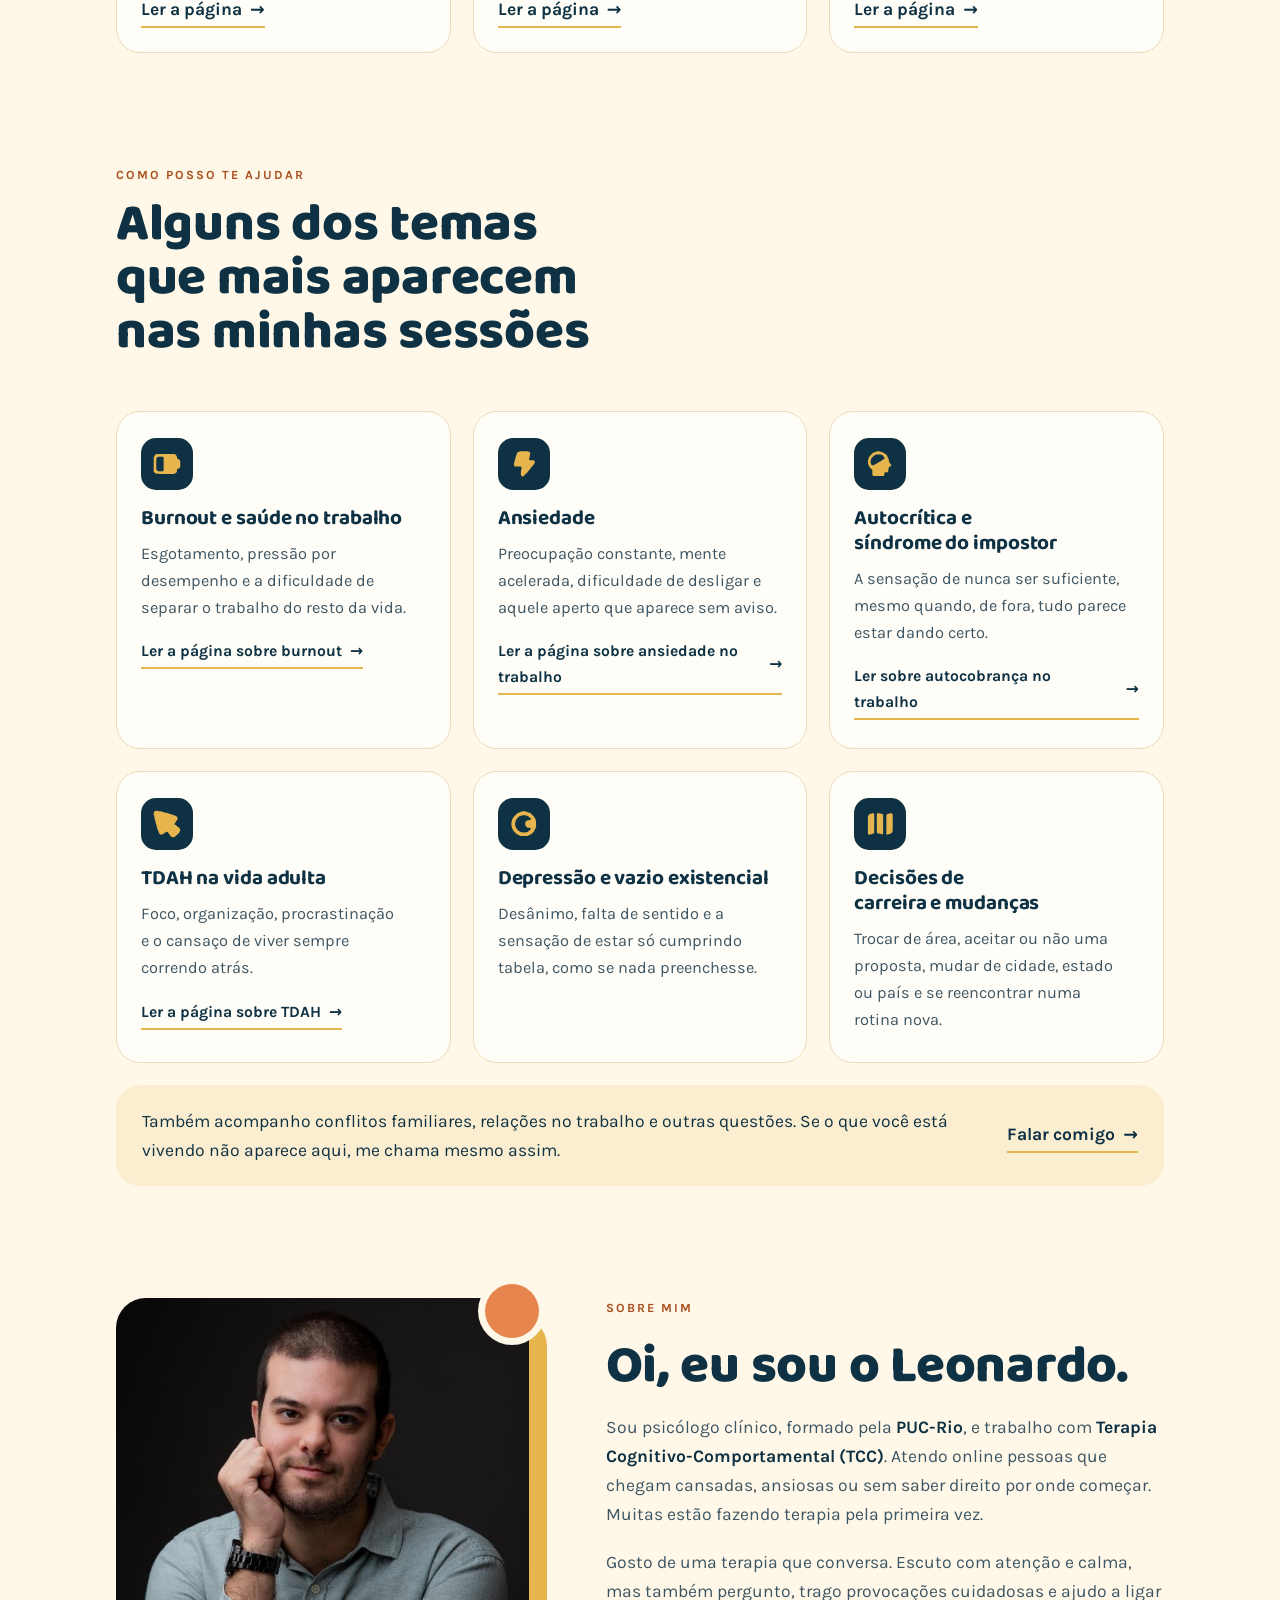
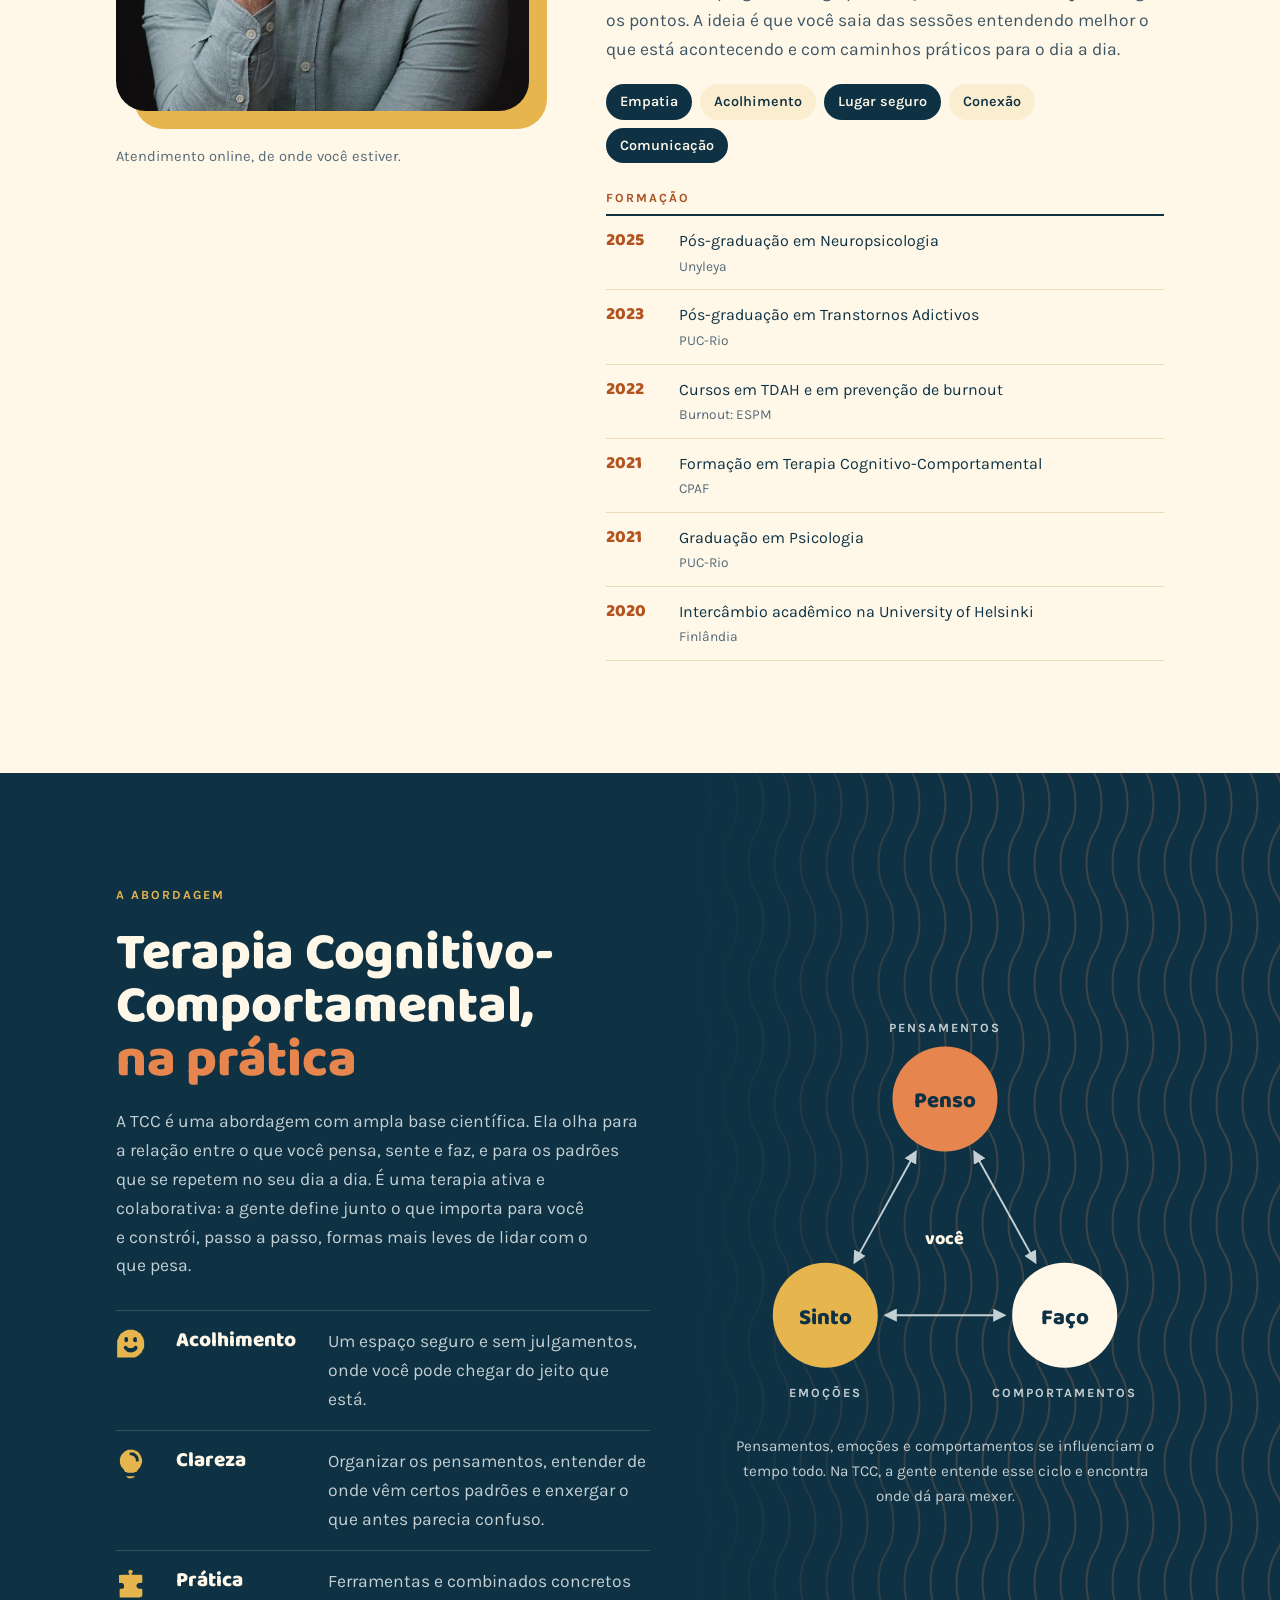
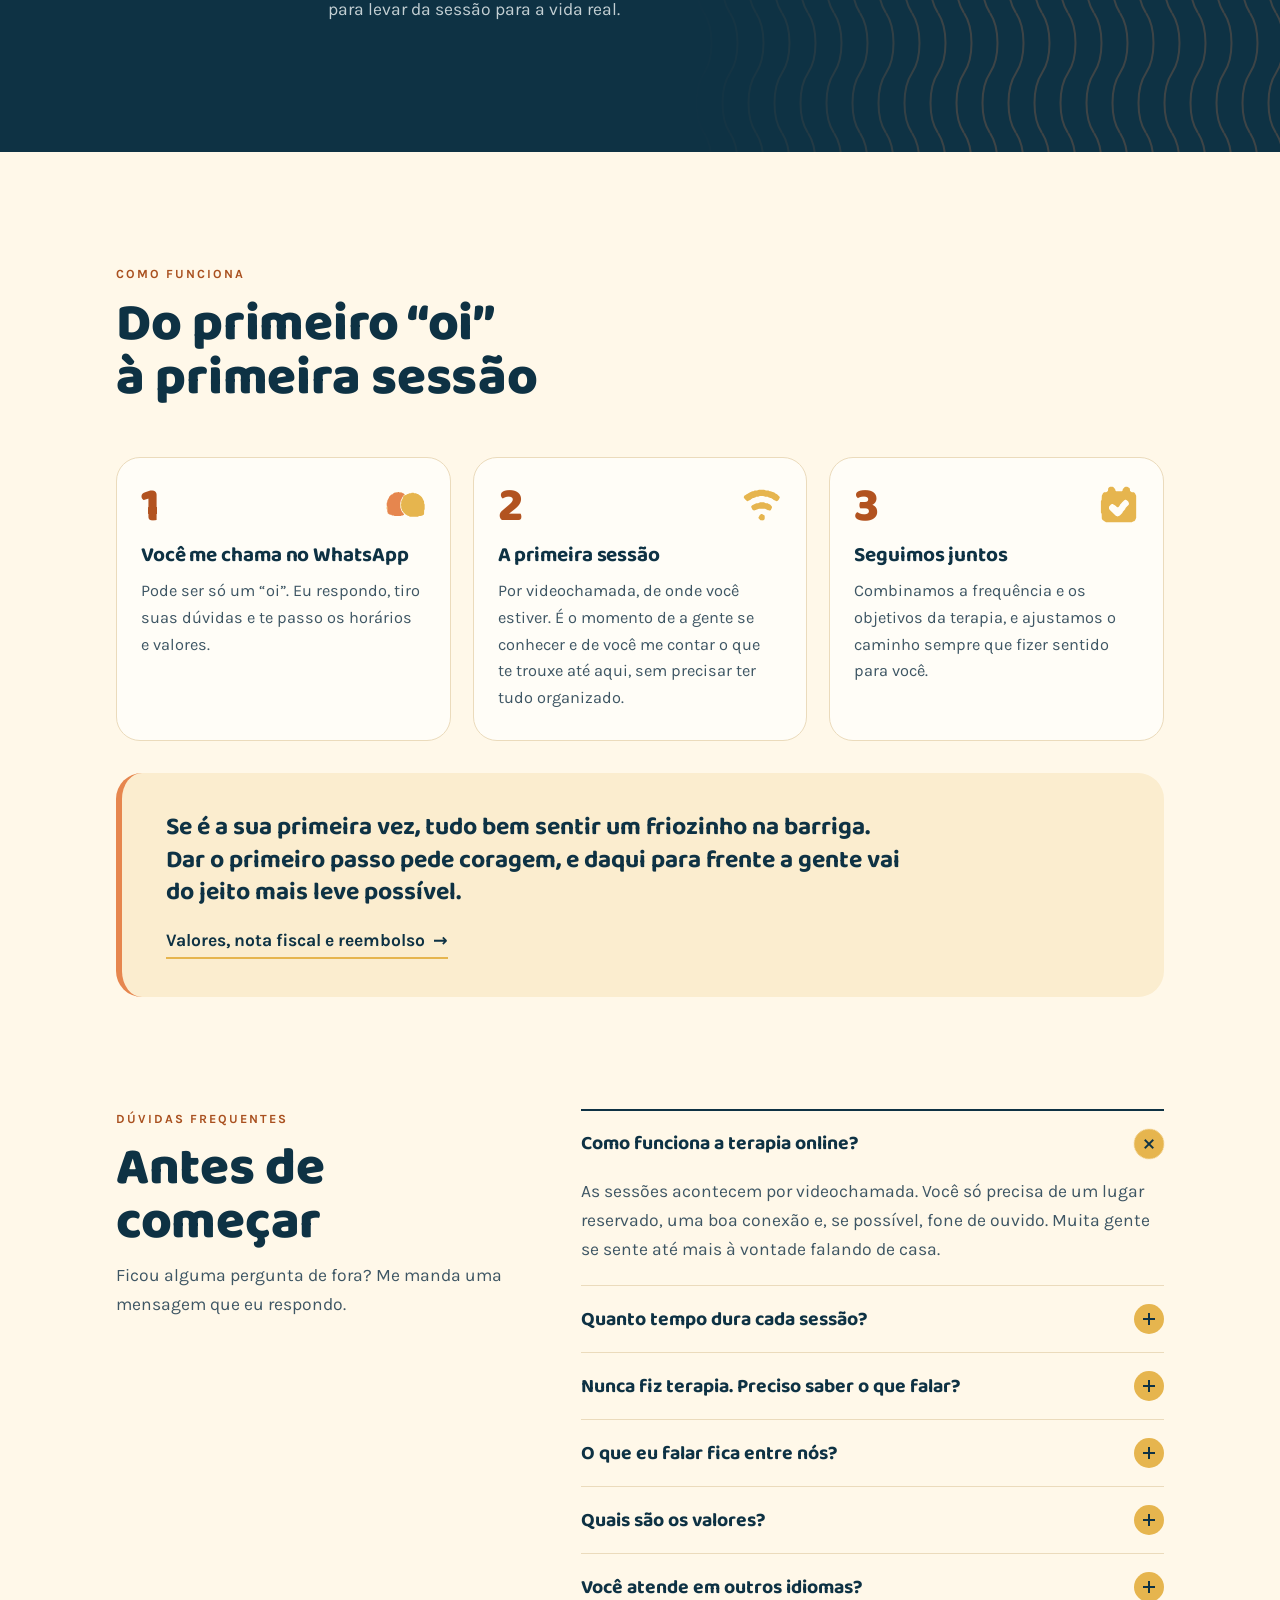
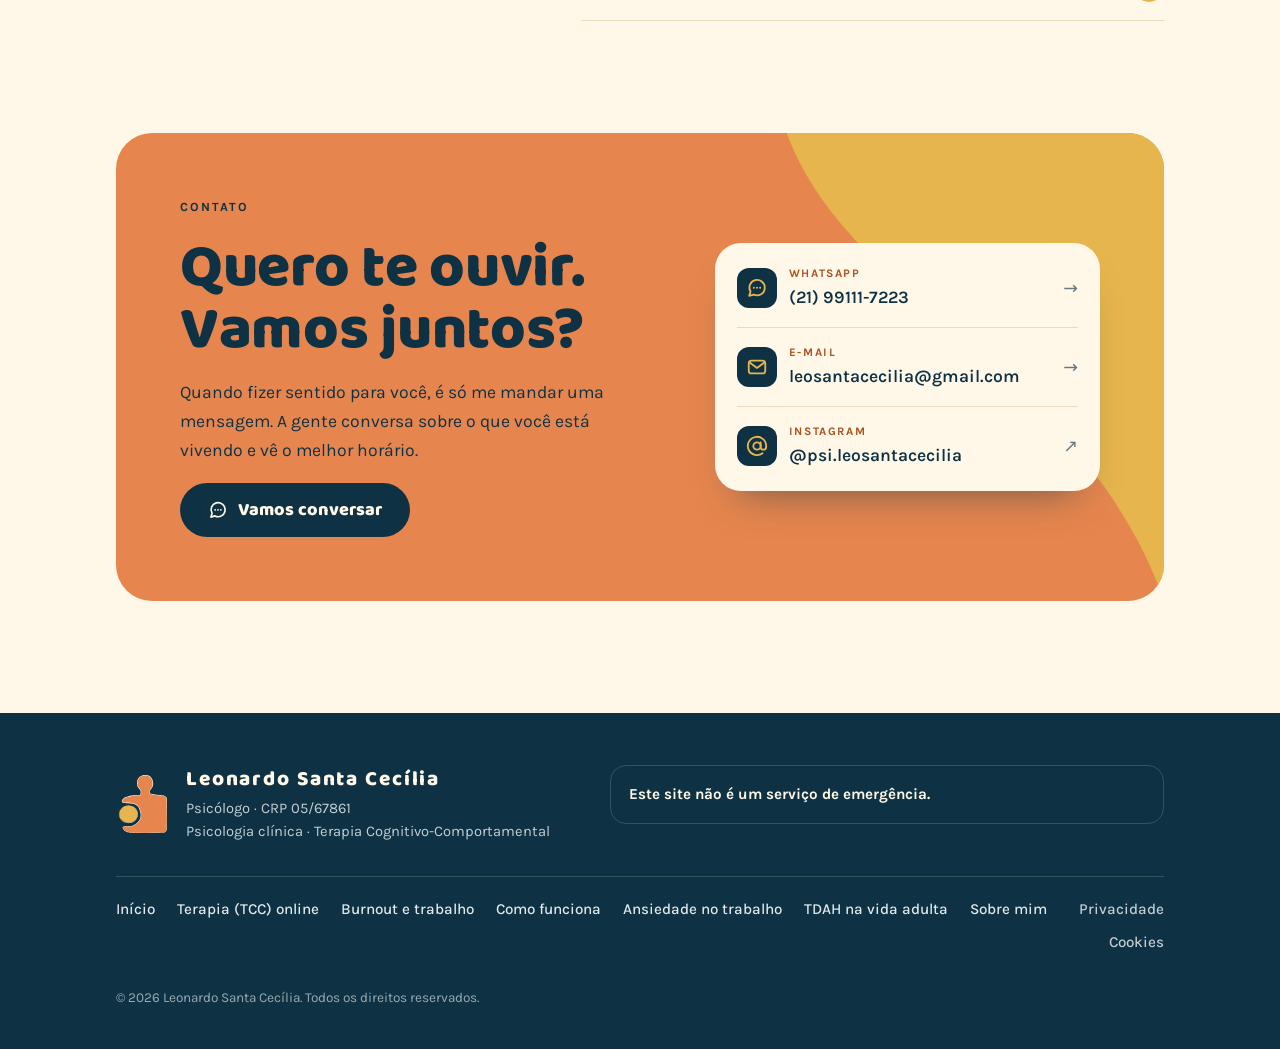
==== commit 25aad581: "Menu no celular e card "Decisões de carreira e mudanças" - Abaixo de 980 px, botão de menu (details/" ====
--- a/index.html
+++ b/index.html
@@ -135,6 +135,17 @@
       <a href="como-funciona/">Como funciona</a>
       <a href="#sobre">Sobre mim</a>
     </nav>
+    <details class="menu-m">
+      <summary aria-label="Abrir o menu de páginas"><span aria-hidden="true" class="menu-m-ico"></span>Menu</summary>
+      <nav class="menu-m-panel" aria-label="Páginas no celular">
+        <a href="tcc-online/">TCC online</a>
+        <a href="burnout-trabalho/">Burnout e trabalho</a>
+        <a href="ansiedade-trabalho/">Ansiedade e autocobrança</a>
+        <a href="tdah-adulto/">TDAH na vida adulta</a>
+        <a href="como-funciona/">Como funciona</a>
+        <a href="#sobre">Sobre mim</a>
+      </nav>
+    </details>
     <a class="btn btn-sm" data-wa="cabecalho" href="https://wa.me/5521991117223?text=Ol%C3%A1%2C%20Leonardo!%20Vim%20pelo%20seu%20site%20e%20gostaria%20de%20saber%20mais%20sobre%20a%20terapia." target="_blank" rel="noopener">
       <svg aria-hidden="true"><use href="#i-chat"/></svg>
       Vamos conversar
@@ -254,8 +265,8 @@
         </article>
         <article class="area">
           <span class="tile"><svg aria-hidden="true"><use href="#ic-travel-map"/></svg></span>
-          <h3>Mudanças e recomeços</h3>
-          <p>Mudança de cidade, estado ou país, fim de ciclos e o desafio de se reencontrar em uma rotina nova.</p>
+          <h3>Decisões de carreira e mudanças</h3>
+          <p>Trocar de área, aceitar ou não uma proposta, mudar de cidade, estado ou país e se reencontrar numa rotina nova.</p>
         </article>
       </div>
       <div class="areas-note">
--- a/estilo.css
+++ b/estilo.css
@@ -424,3 +424,27 @@
 .cookie-banner .btn-navy:hover { background: rgba(255, 248, 233, .08); }
 @media (max-width: 600px) { .cookie-banner { bottom: calc(88px + env(safe-area-inset-bottom, 0px)); } }
 .foot-nav .foot-legal { margin-left: auto; opacity: .85; }
+
+/* ---------- Menu no celular (abaixo de 980 px; sem JavaScript) ---------- */
+.menu-m { display: none; position: static; }
+.menu-m summary { list-style: none; cursor: pointer; display: inline-flex; align-items: center; gap: 8px; min-height: 40px; padding: 0 12px; border: 1px solid var(--band-line); border-radius: 999px; color: #E3E9EB; font-weight: 600; font-size: .92rem; }
+.menu-m summary::-webkit-details-marker { display: none; }
+.menu-m summary:focus-visible { outline: 2px solid var(--yellow); outline-offset: 2px; }
+.menu-m-ico, .menu-m-ico::before, .menu-m-ico::after { display: block; width: 16px; height: 2px; background: currentColor; border-radius: 2px; }
+.menu-m-ico { position: relative; }
+.menu-m-ico::before, .menu-m-ico::after { content: ""; position: absolute; left: 0; }
+.menu-m-ico::before { top: -5px; } .menu-m-ico::after { top: 5px; }
+.menu-m[open] summary { color: var(--yellow); border-color: var(--yellow); }
+.menu-m-panel { position: absolute; left: 16px; right: 16px; top: calc(100% + 8px); display: flex; flex-direction: column; padding: 8px; background: var(--band); border: 1px solid var(--band-line); border-radius: 14px; box-shadow: 0 12px 32px rgba(0, 0, 0, .28); }
+.menu-m-panel a { color: #E3E9EB; text-decoration: none; font-weight: 500; padding: 12px 14px; border-radius: 10px; }
+.menu-m-panel a:hover, .menu-m-panel a:focus-visible { background: rgba(255, 248, 233, .08); color: var(--yellow); }
+.menu-m-panel a[aria-current="page"] { color: var(--yellow); }
+@media (max-width: 980px) { .menu-m { display: block; margin-left: auto; } }
+@media (max-width: 420px) { .menu-m summary { padding: 0 10px; } .menu-m summary .menu-m-ico { margin-right: 0; } }
+@media (max-width: 560px) {
+  .menu-m summary { width: 40px; padding: 0; justify-content: center; font-size: 0; gap: 0; }
+}
+@media (max-width: 360px) {
+  .brand svg { display: none; }
+  .site-header .btn-sm { padding: 0 11px; }
+}
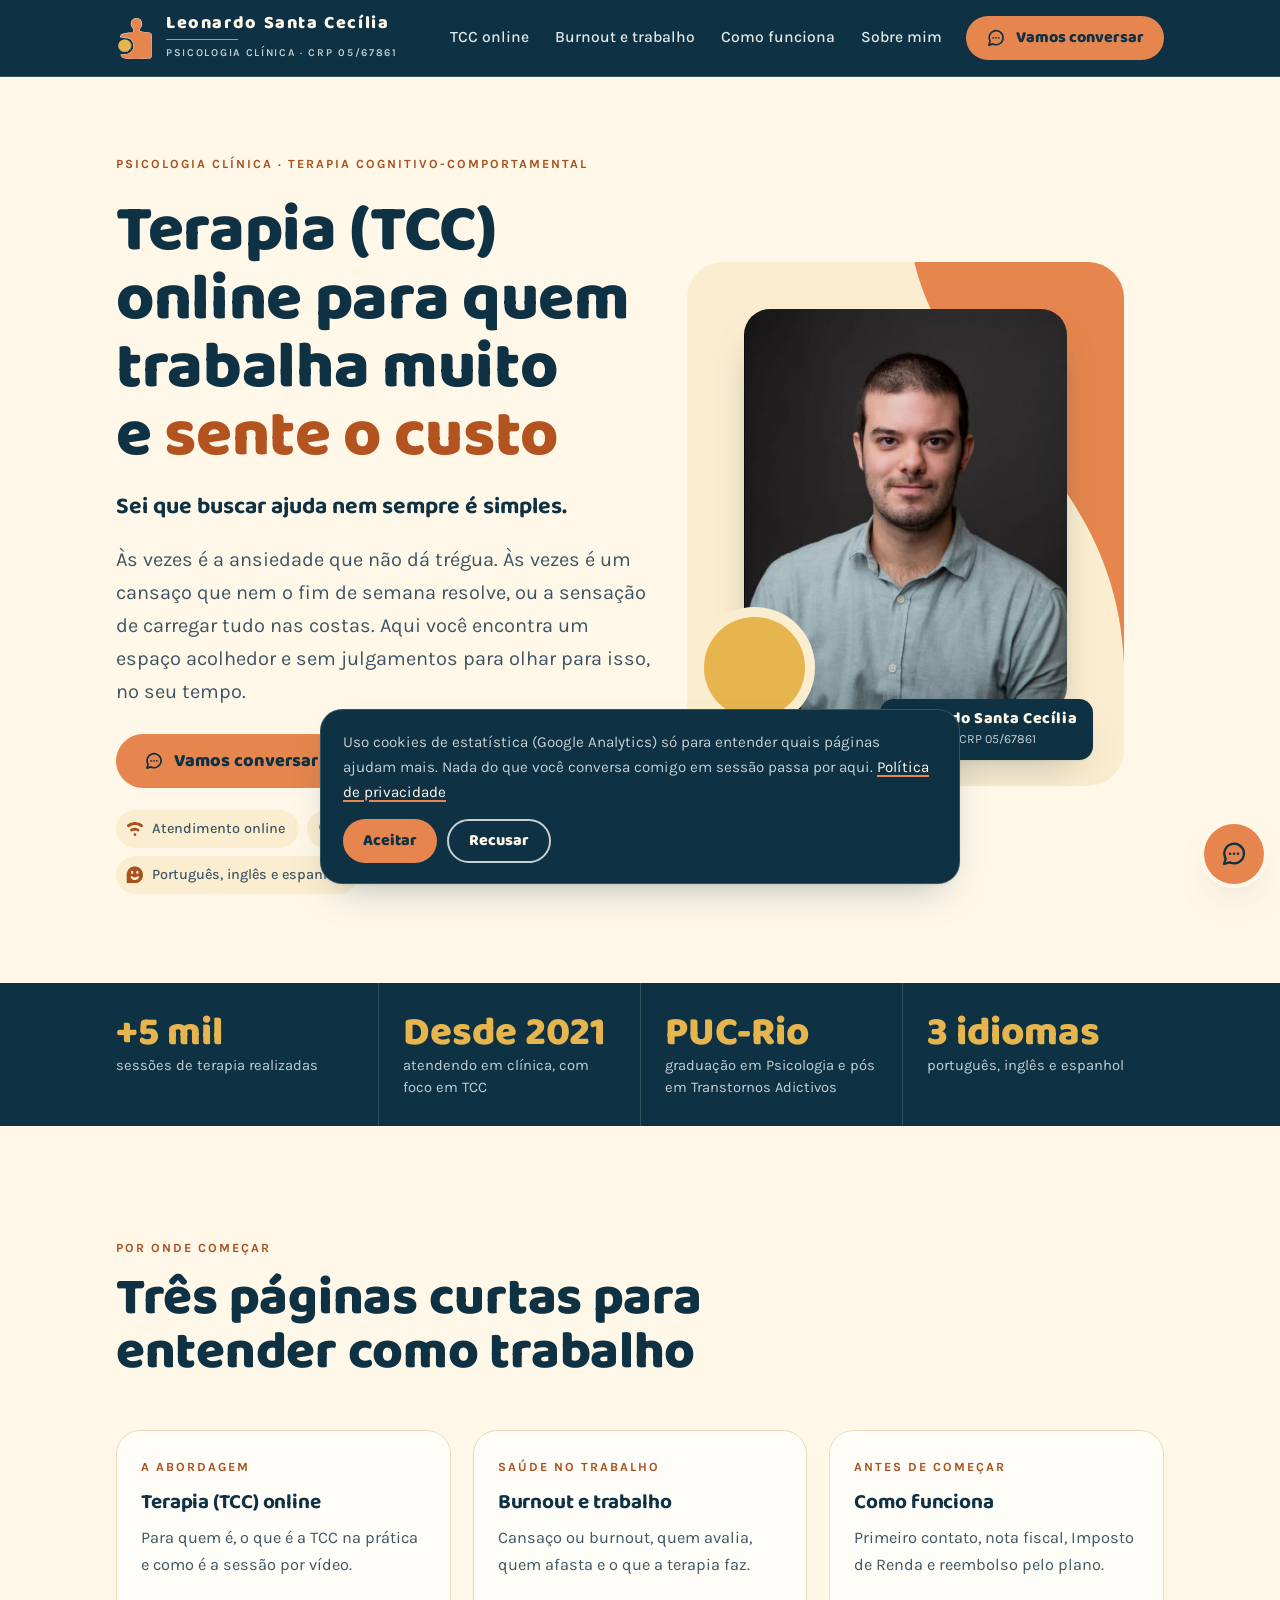
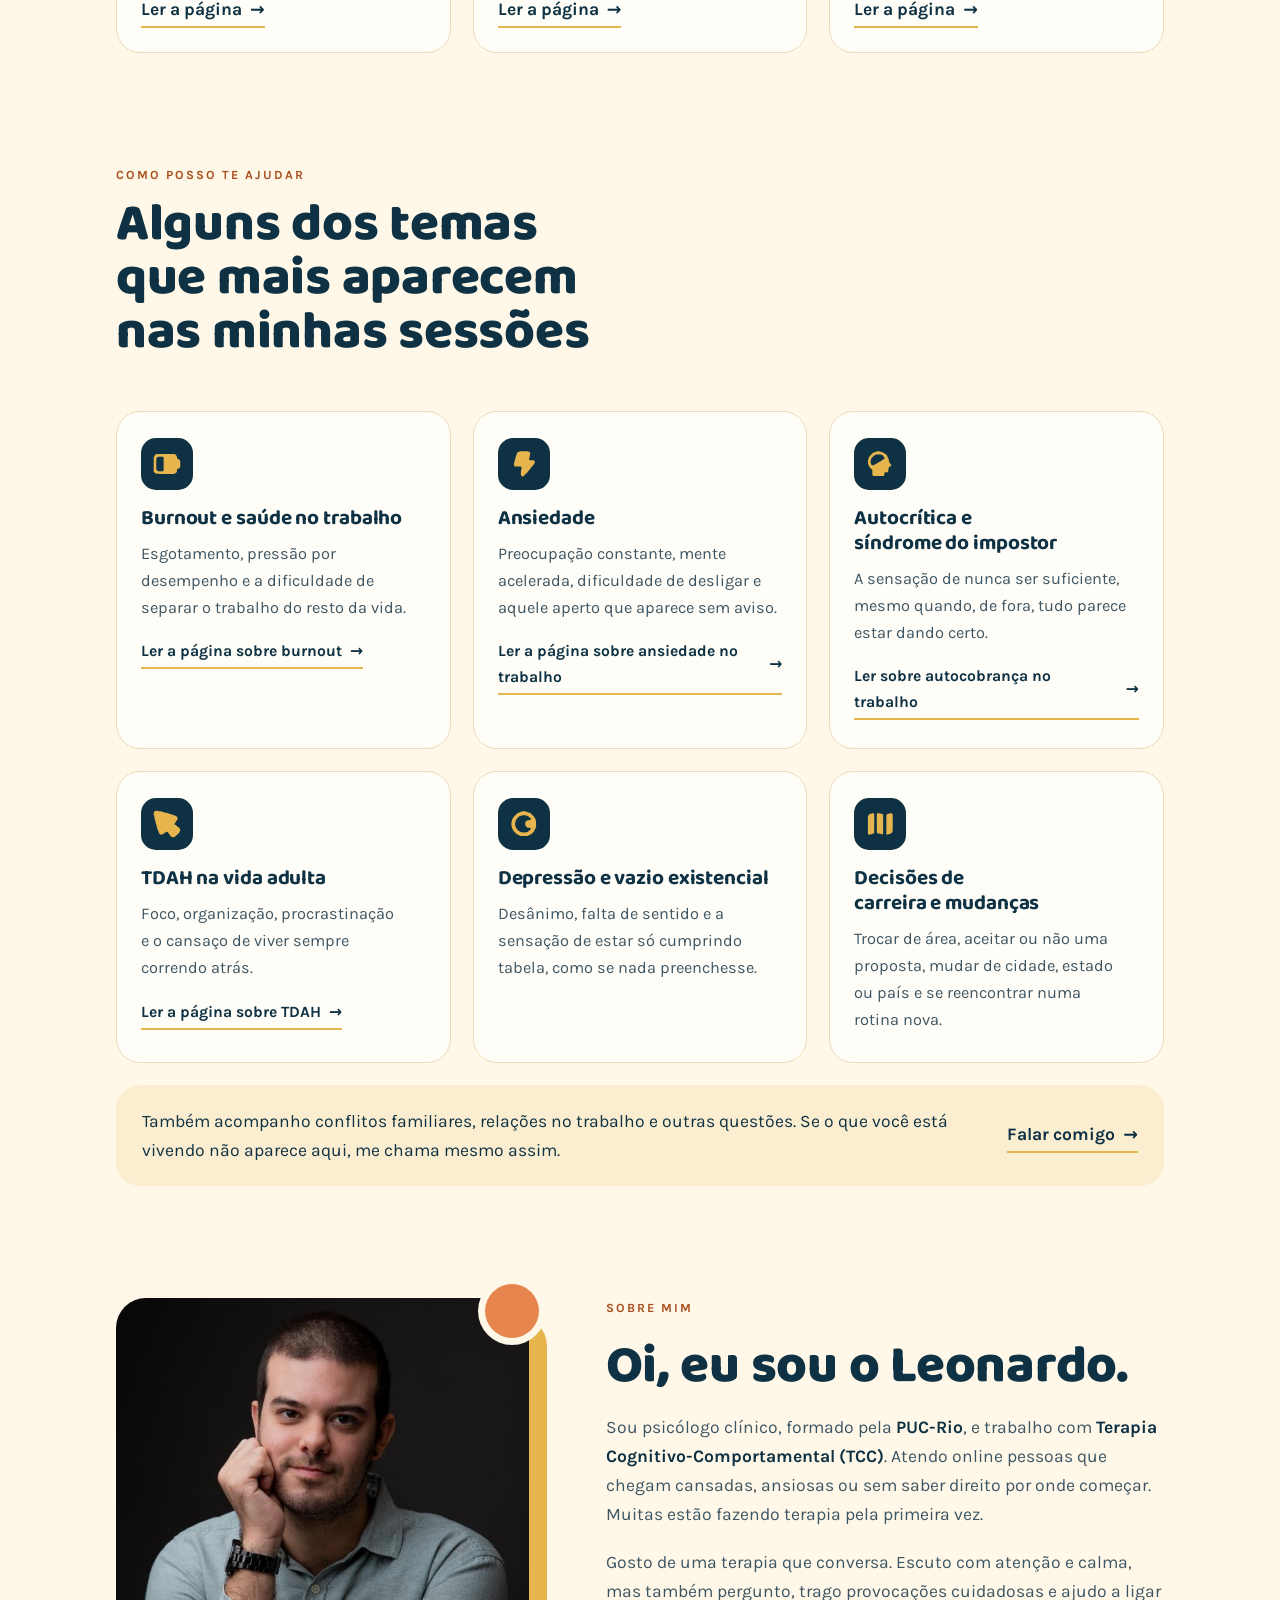
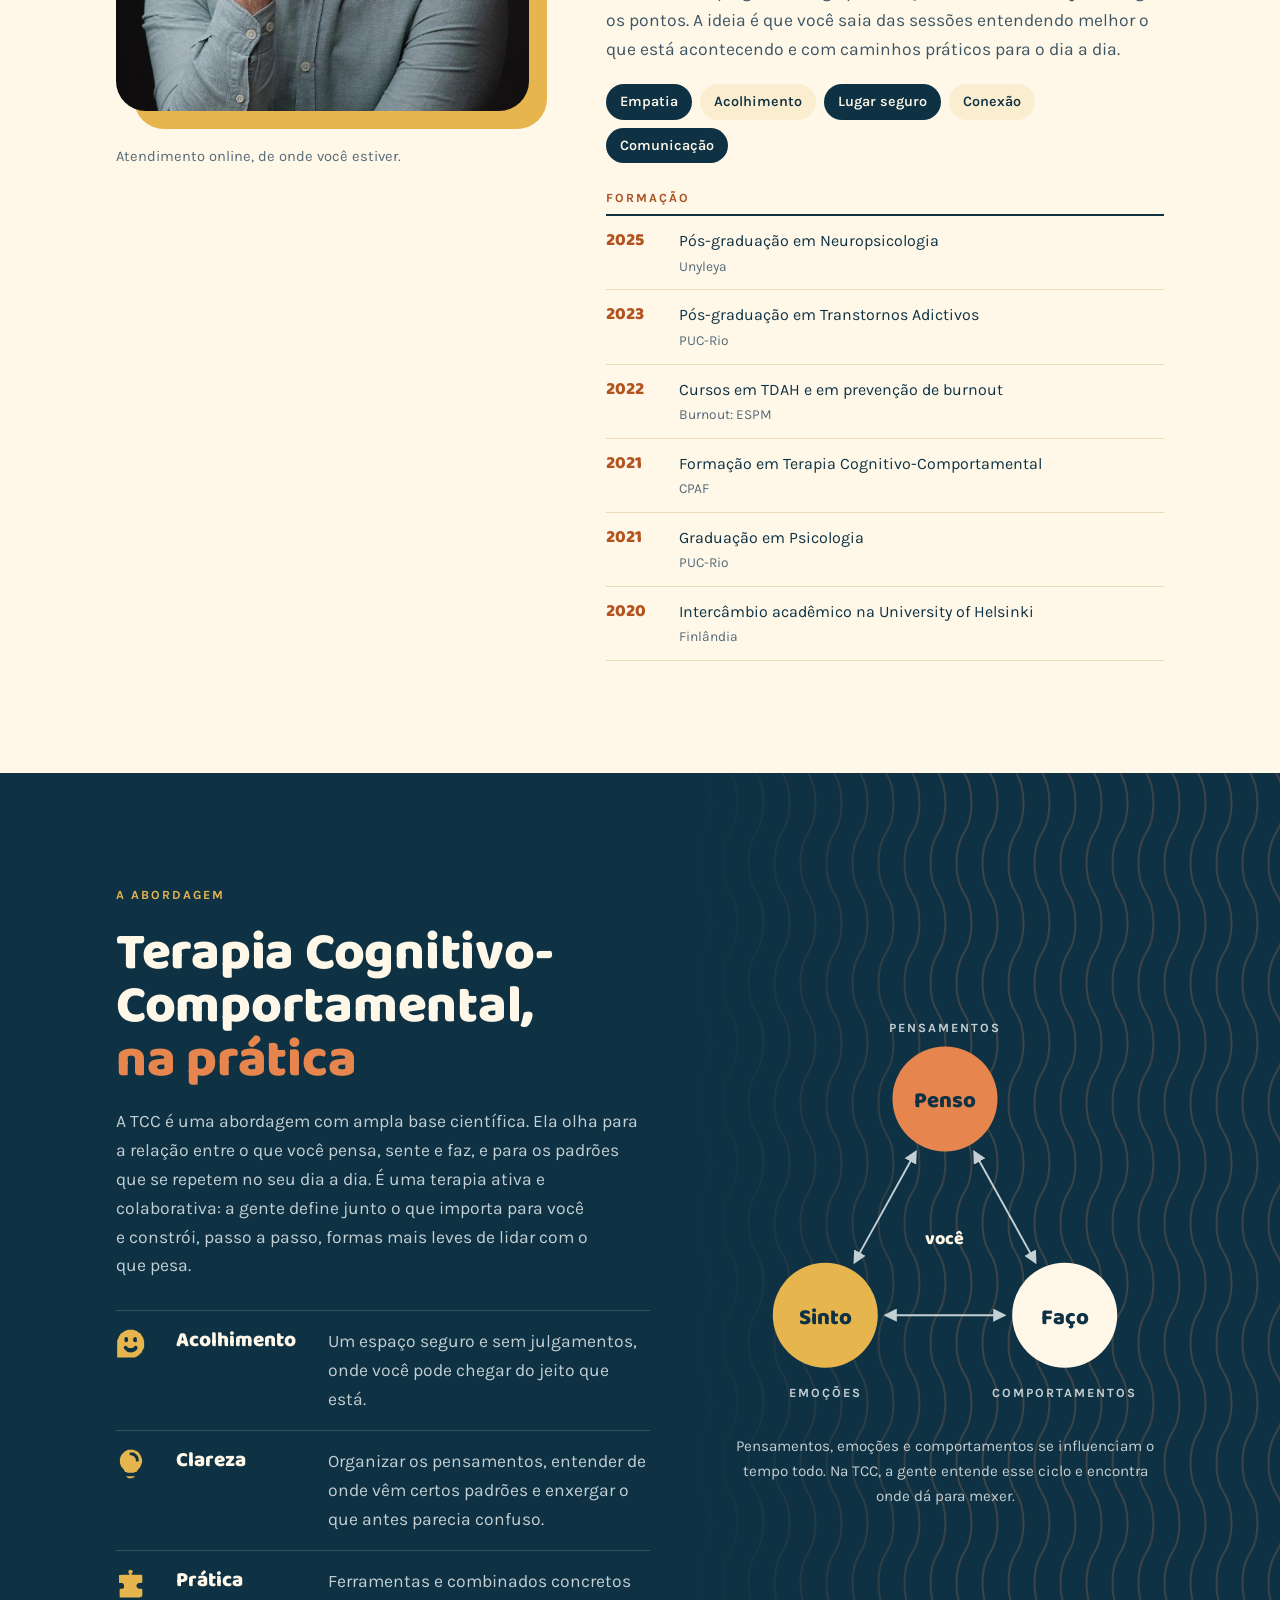
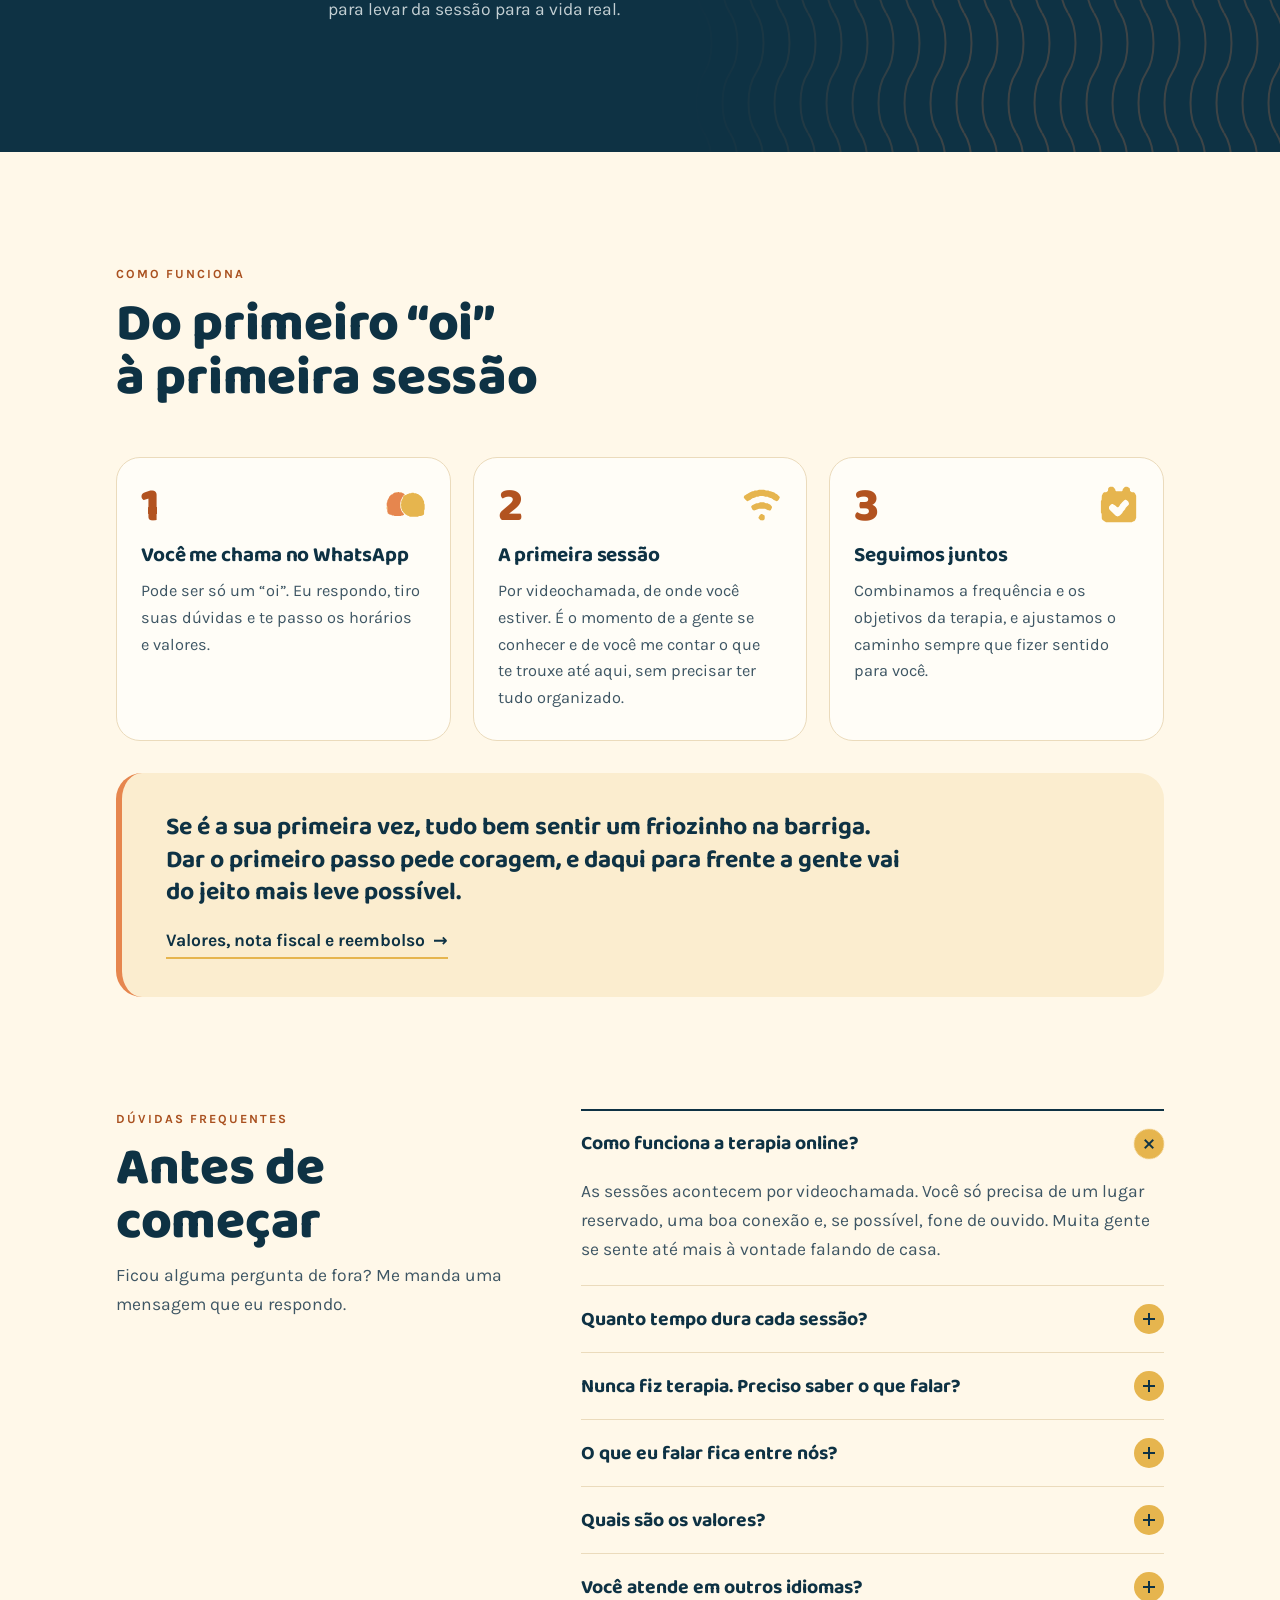
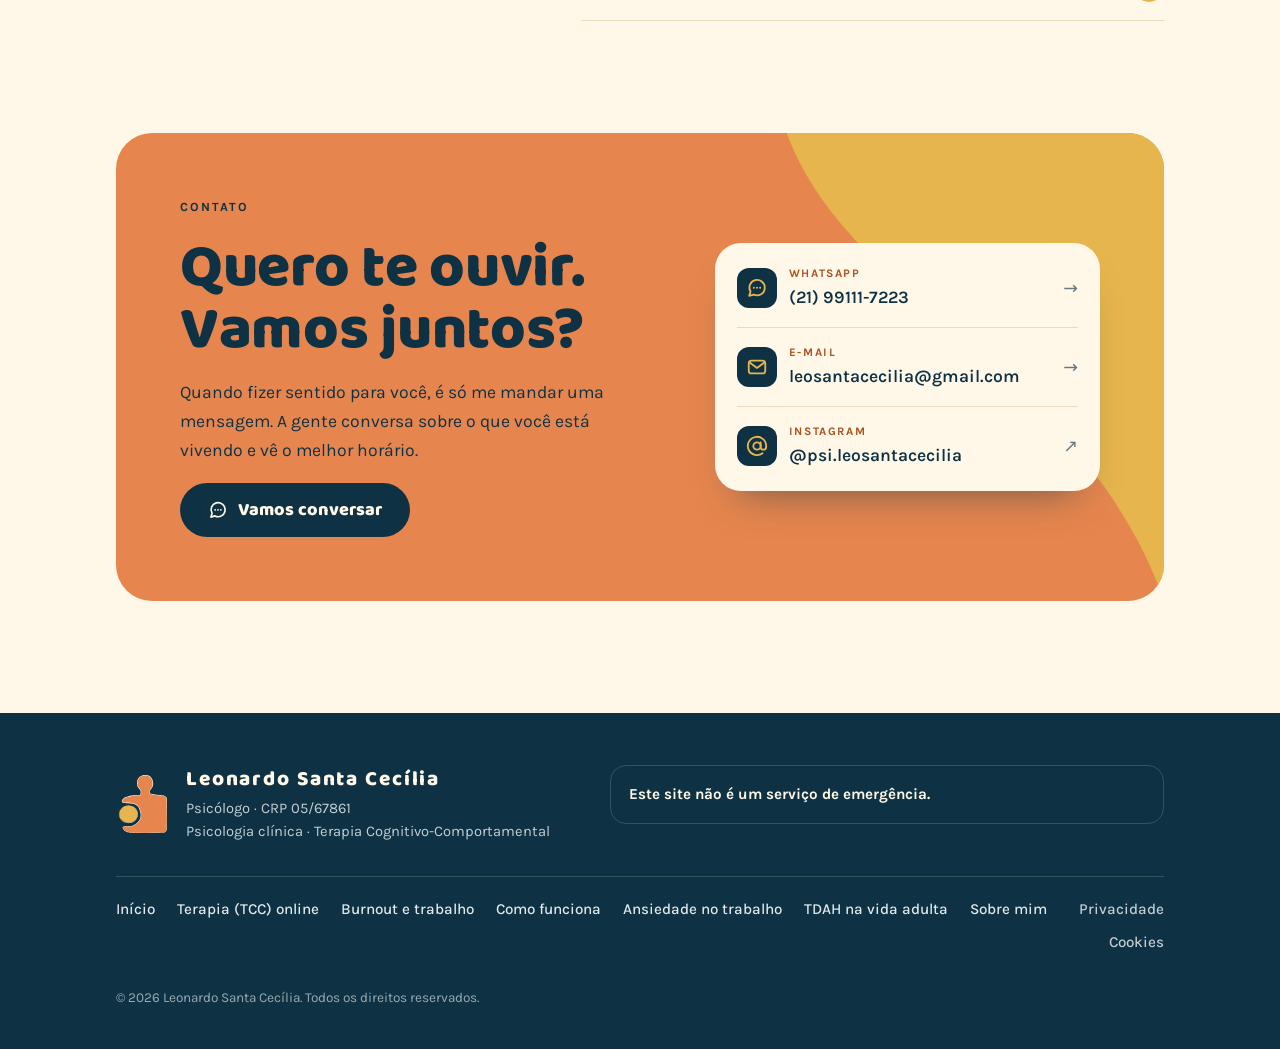
==== commit 97448a86: "Medição e Search Console ligados; LinkedIn nos dados estruturados - consent.js: GOOGLE_TAG_ID = G-DW" ====
--- a/index.html
+++ b/index.html
@@ -6,7 +6,7 @@
 <title>Leonardo Santa Cecília · Psicólogo online (TCC) · Ansiedade e burnout</title>
 <meta name="description" content="Terapia (TCC) online para quem trabalha muito e sente o custo: ansiedade, esgotamento, burnout e autocobrança. Psicólogo formado pela PUC-Rio, CRP 05/67861.">
 <link rel="canonical" href="https://psicologoleonardosc.com/">
-<!-- Search Console: se escolher a verificação por meta tag, cole a tag <meta name="google-site-verification" ...> na linha abaixo. -->
+<meta name="google-site-verification" content="_HHNy0CyWEDUEXWMSoE0As9GiUaAq_hgzxPBC-3U3n0">
 
 <meta name="theme-color" content="#0E3244">
 <link rel="icon" href="favicon.svg" type="image/svg+xml">
@@ -44,7 +44,8 @@
         "es"
       ],
       "sameAs": [
-        "https://www.instagram.com/psi.leosantacecilia/"
+        "https://www.instagram.com/psi.leosantacecilia/",
+        "https://www.linkedin.com/in/leonardo-santa-cecilia-a930a81b3/"
       ],
       "founder": {
         "@id": "https://psicologoleonardosc.com/#leonardo"
@@ -72,7 +73,8 @@
       "url": "https://psicologoleonardosc.com/",
       "image": "https://psicologoleonardosc.com/leonardo-retrato-880.jpg",
       "sameAs": [
-        "https://www.instagram.com/psi.leosantacecilia/"
+        "https://www.instagram.com/psi.leosantacecilia/",
+        "https://www.linkedin.com/in/leonardo-santa-cecilia-a930a81b3/"
       ],
       "worksFor": {
         "@id": "https://psicologoleonardosc.com/#servico"
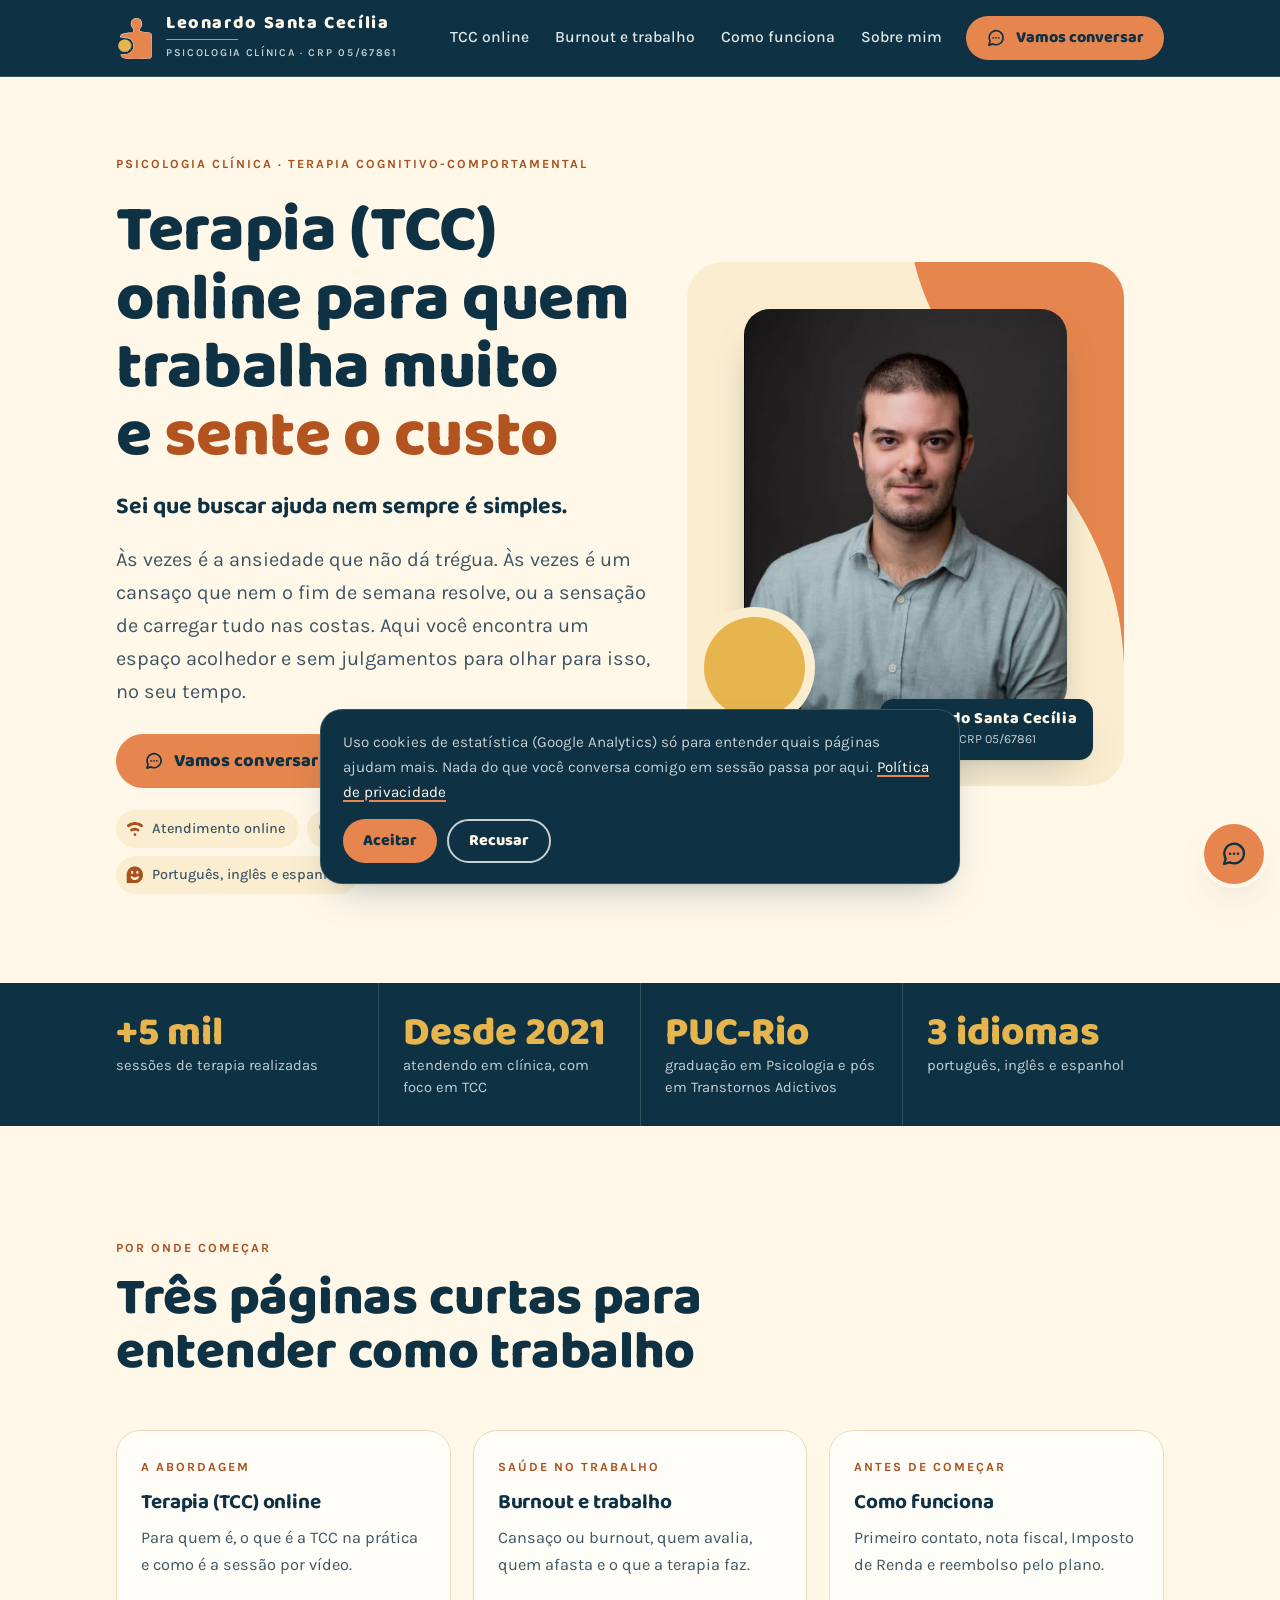
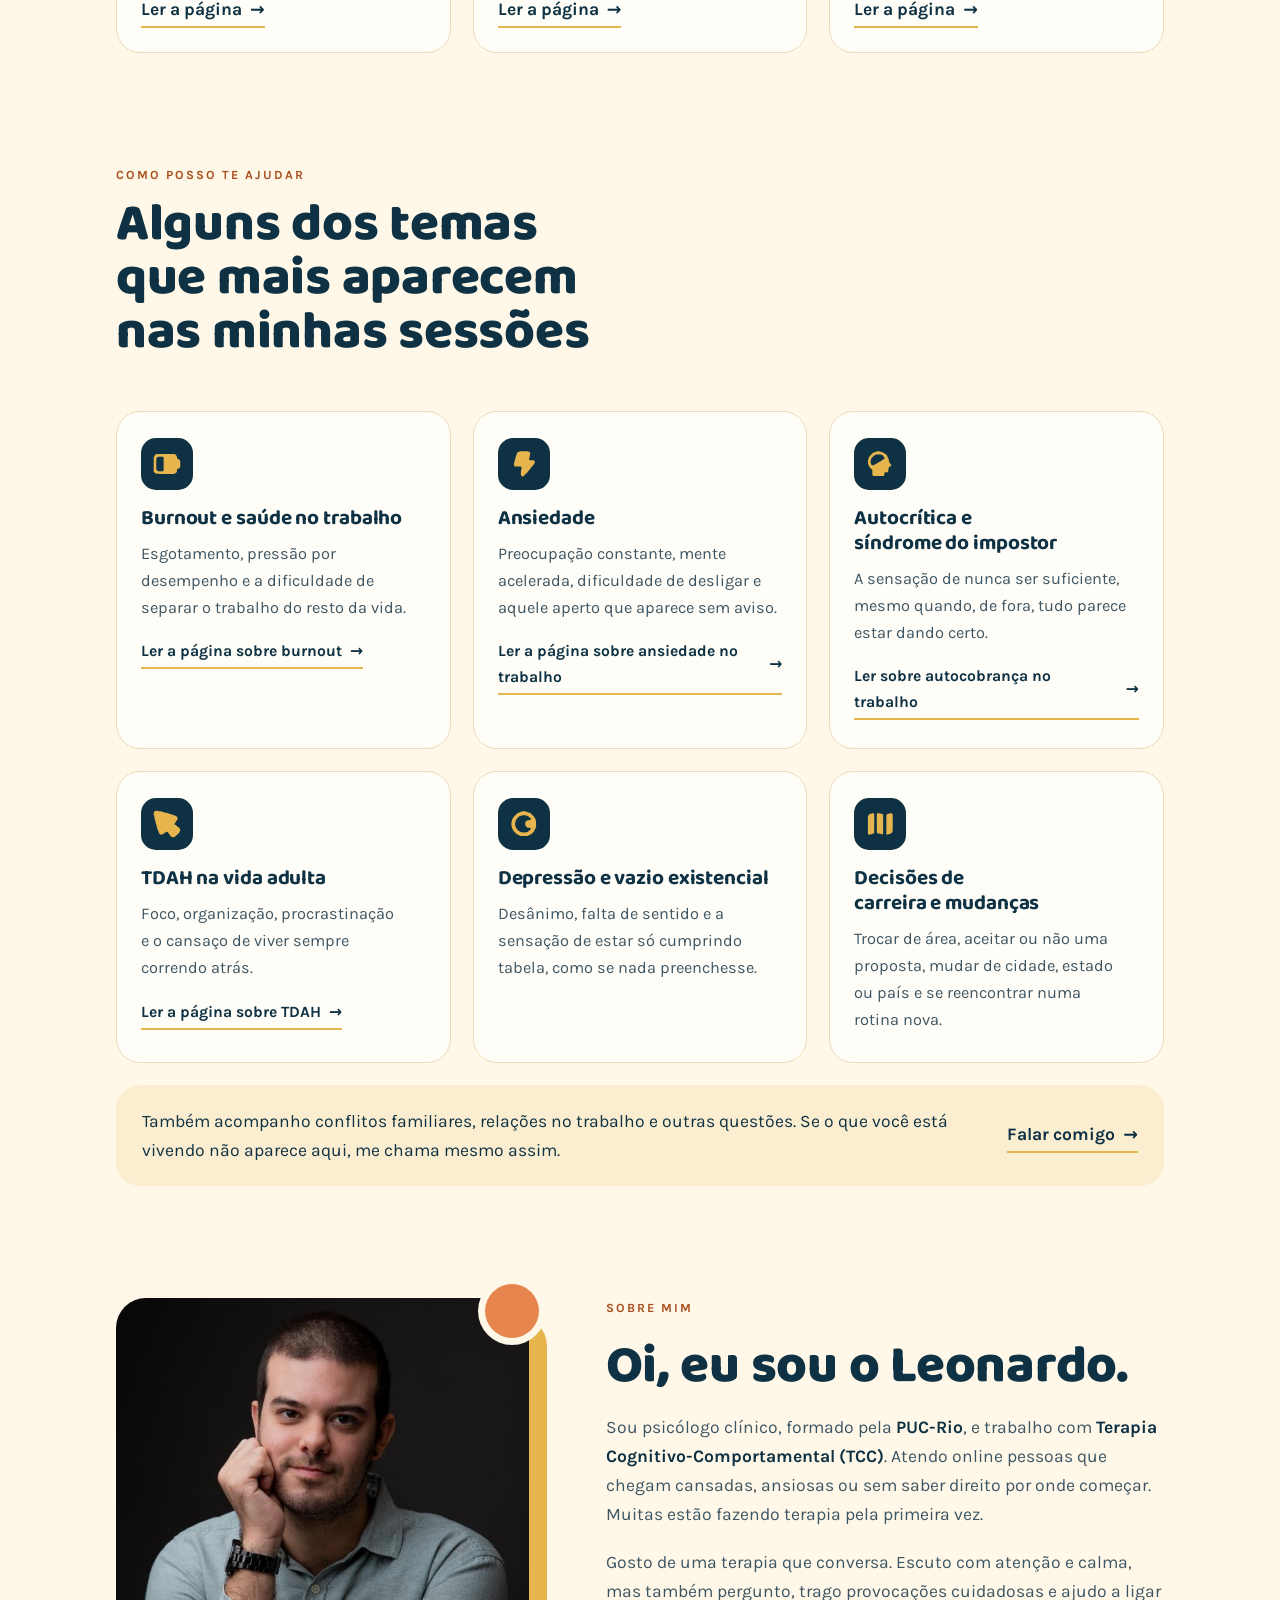
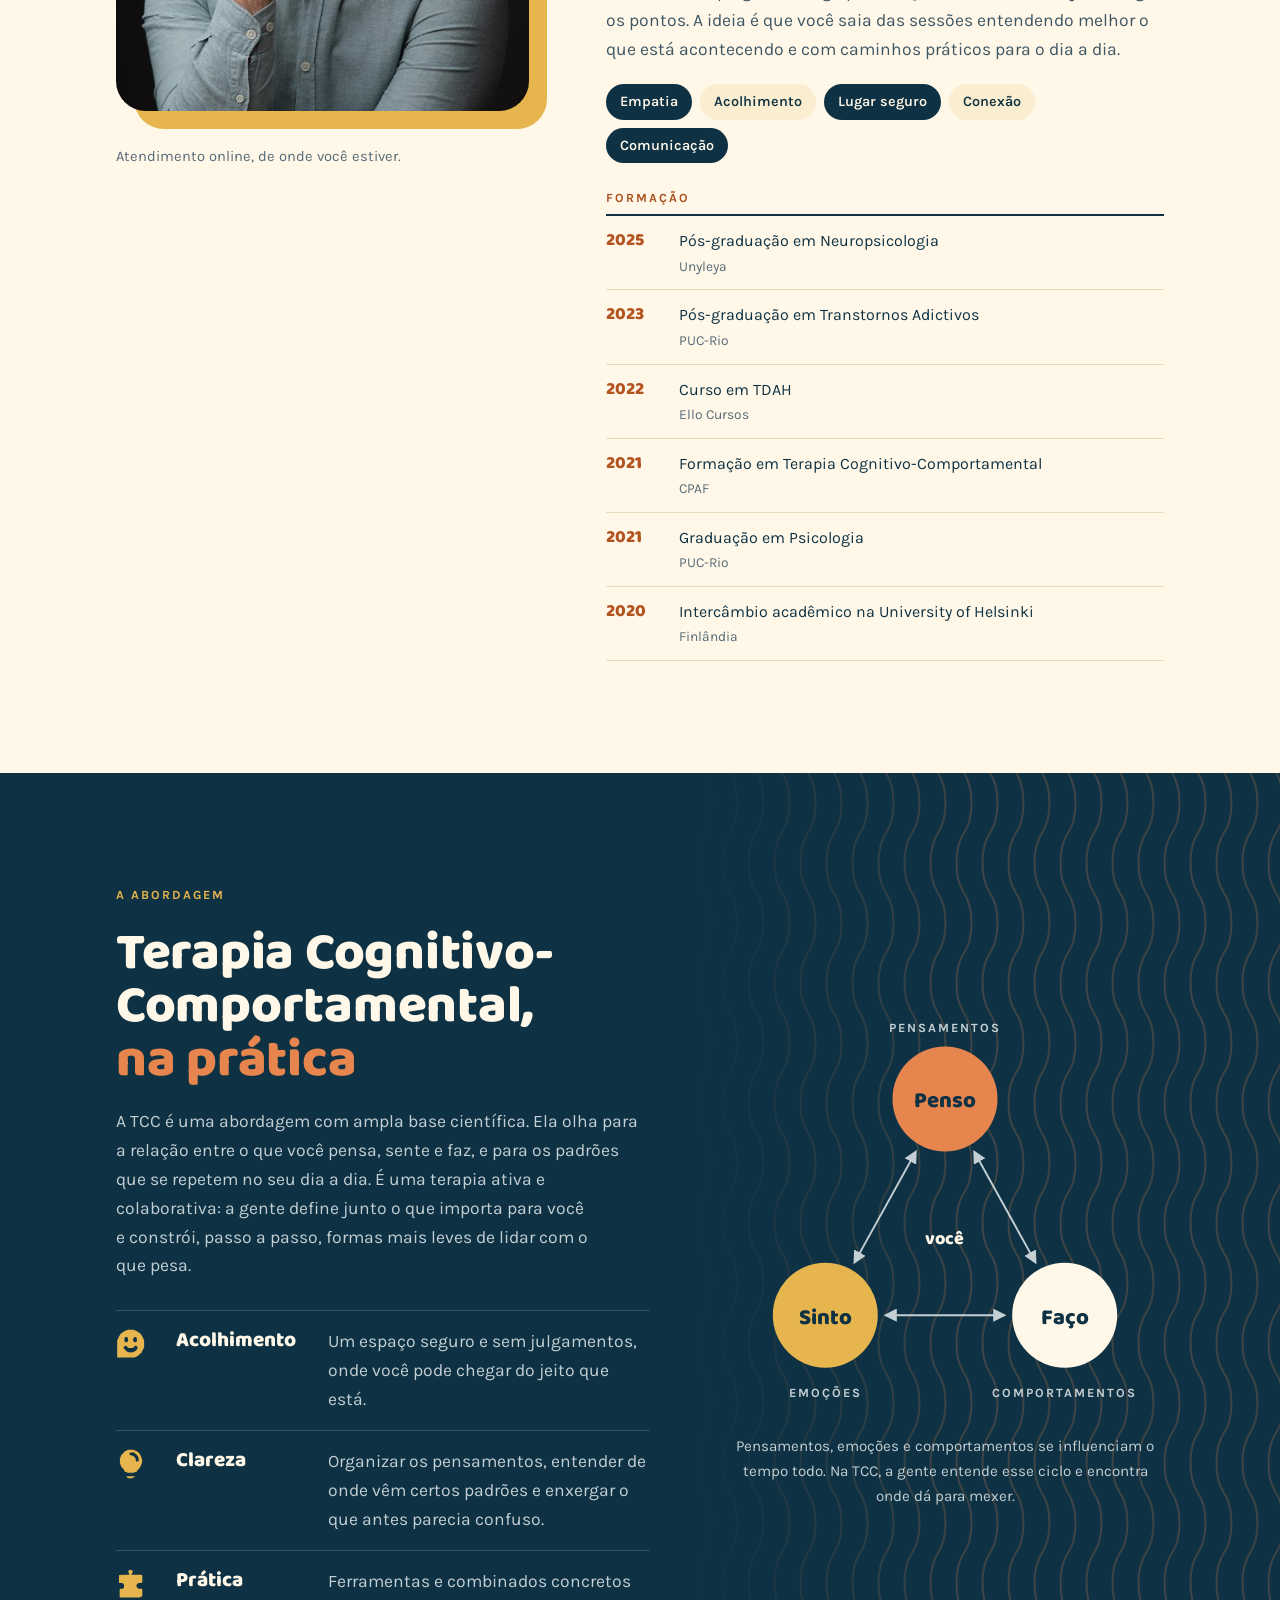
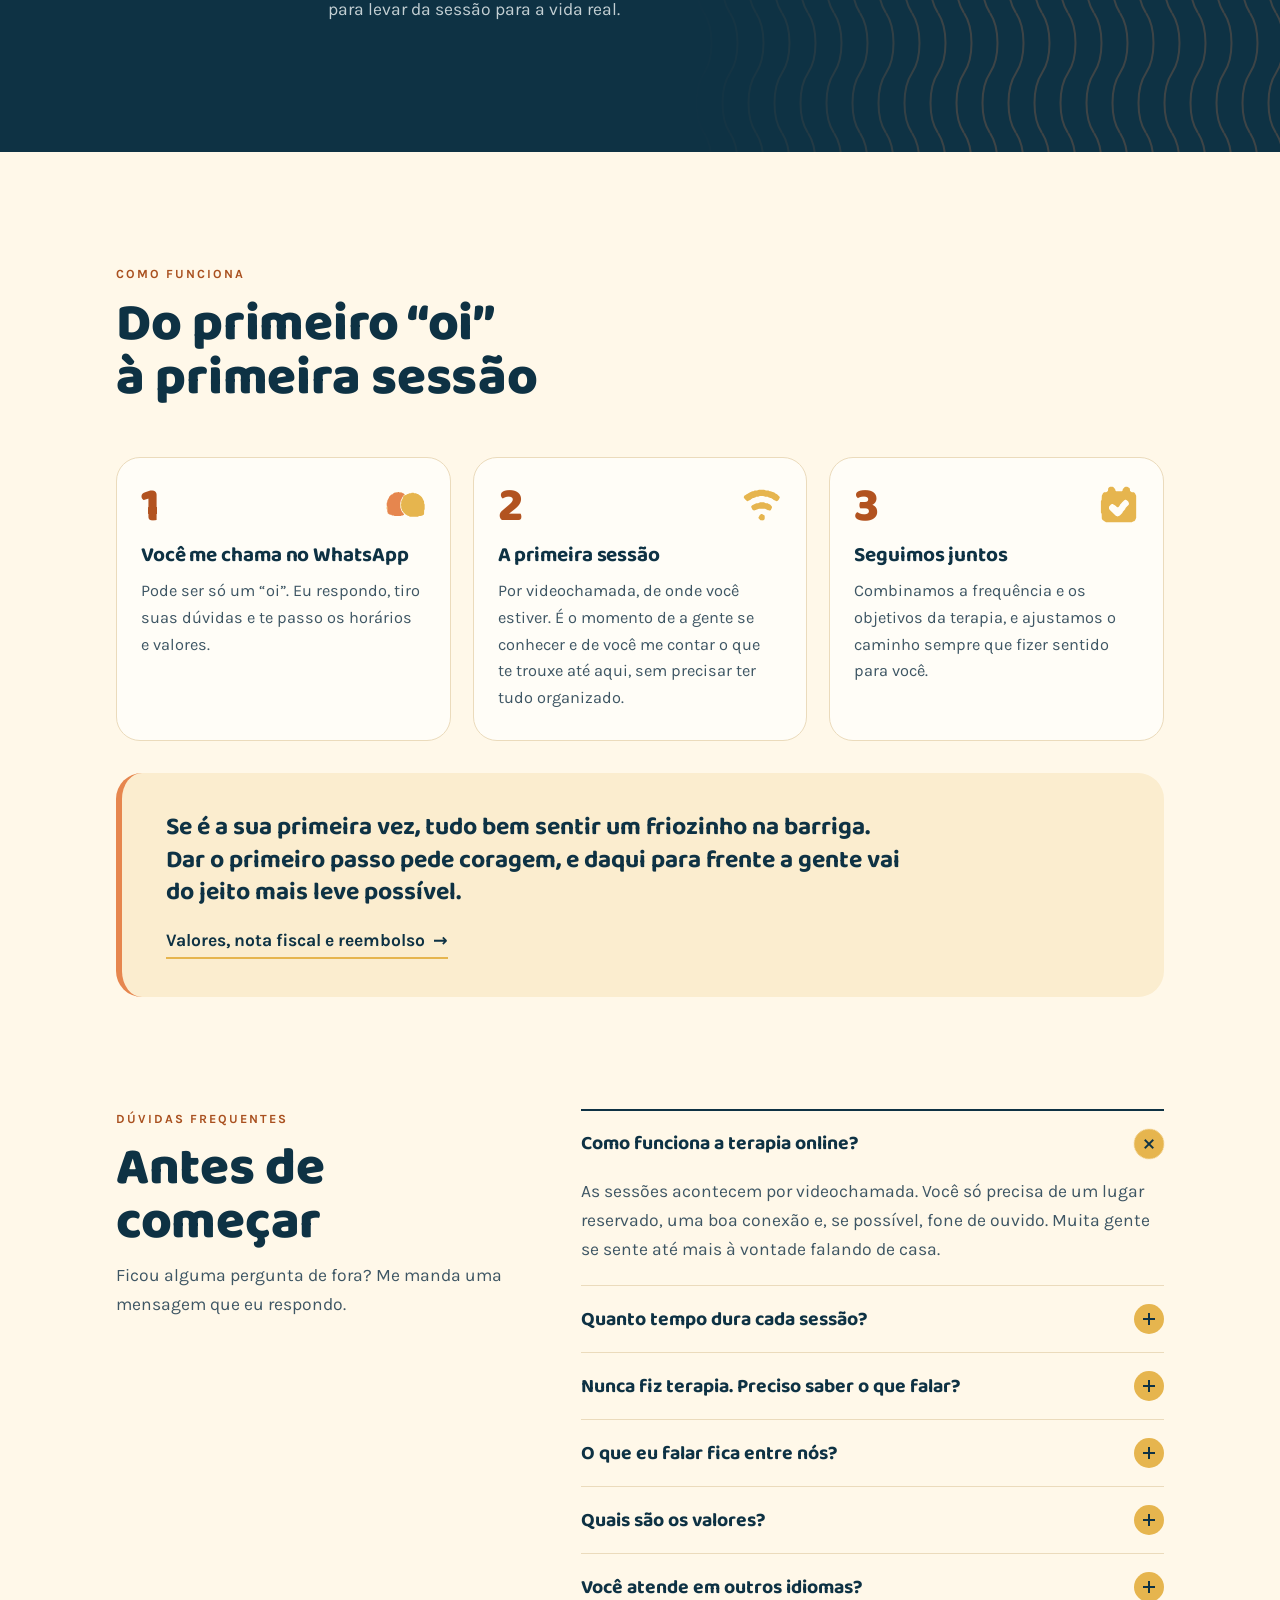
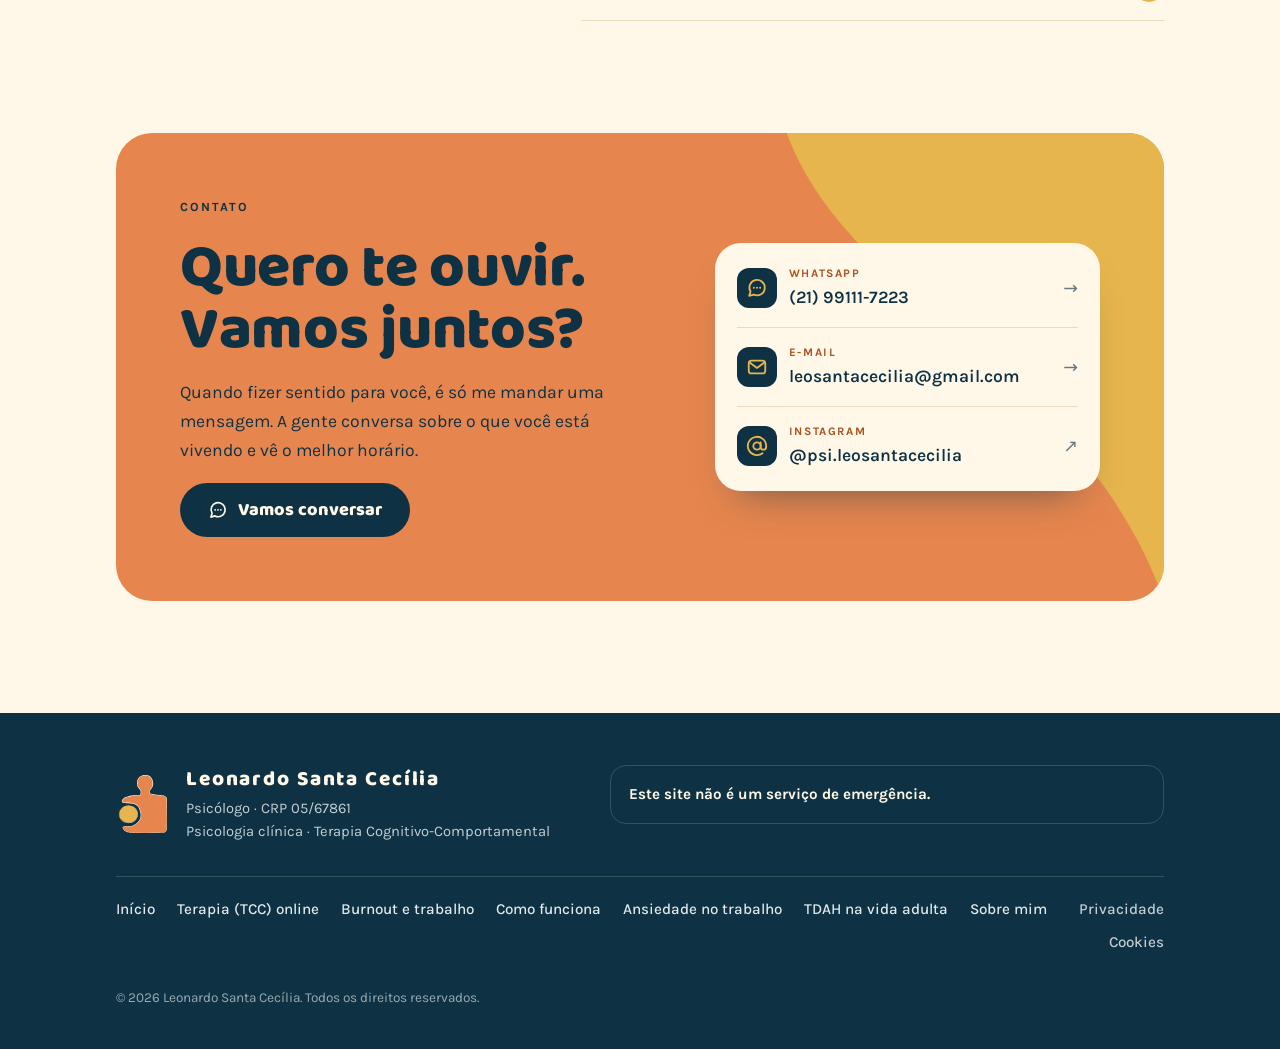
==== commit 0581517d: "Ajustes de texto de 5/11 e ESPM fora do site - TDAH: segunda resposta da FAQ sem nova menção à avali" ====
--- a/index.html
+++ b/index.html
@@ -304,7 +304,7 @@
           <ul>
             <li><time>2025</time><span>Pós-graduação em Neuropsicologia<small>Unyleya</small></span></li>
             <li><time>2023</time><span>Pós-graduação em Transtornos Adictivos<small>PUC-Rio</small></span></li>
-            <li><time>2022</time><span>Cursos em TDAH e em prevenção de burnout<small>Burnout: ESPM</small></span></li>
+            <li><time>2022</time><span>Curso em TDAH<small>Ello Cursos</small></span></li>
             <li><time>2021</time><span>Formação em Terapia Cognitivo-Comportamental<small>CPAF</small></span></li>
             <li><time>2021</time><span>Graduação em Psicologia<small>PUC-Rio</small></span></li>
             <li><time>2020</time><span>Intercâmbio acadêmico na University of Helsinki<small>Finlândia</small></span></li>
